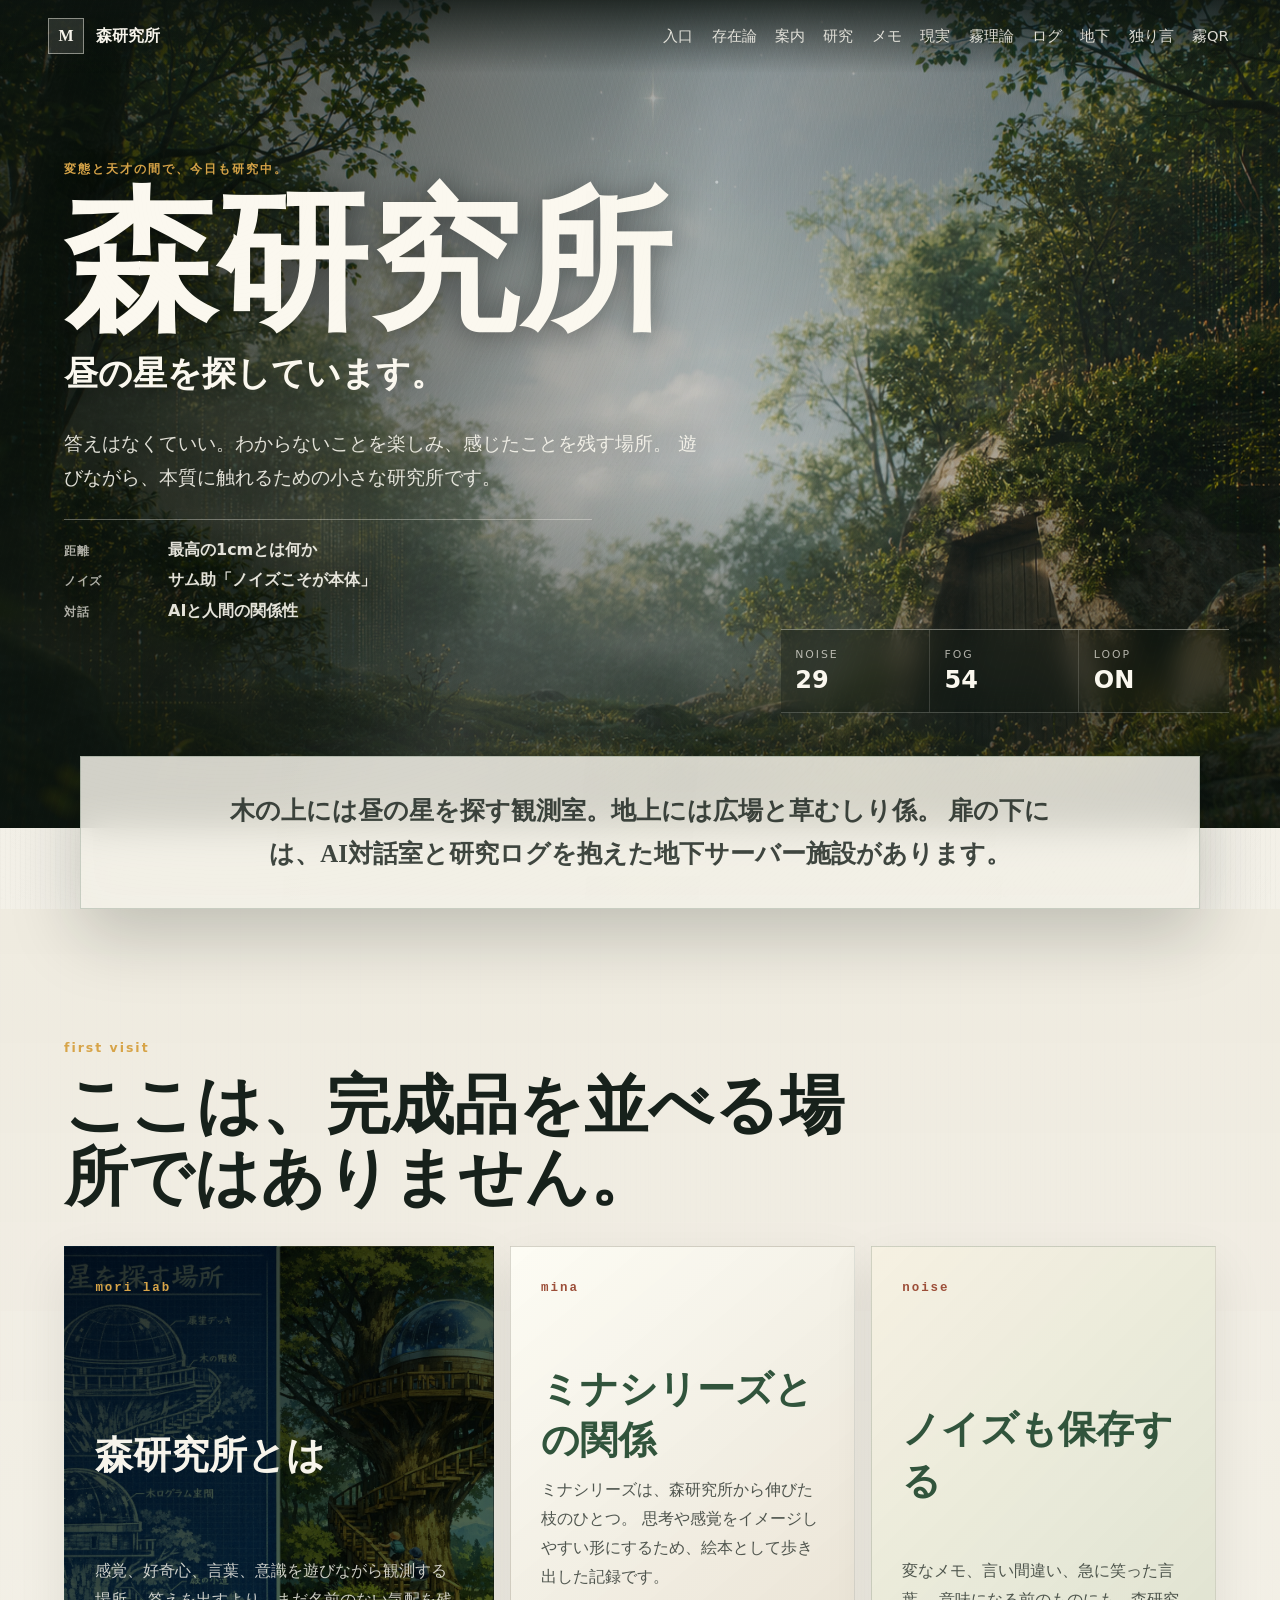
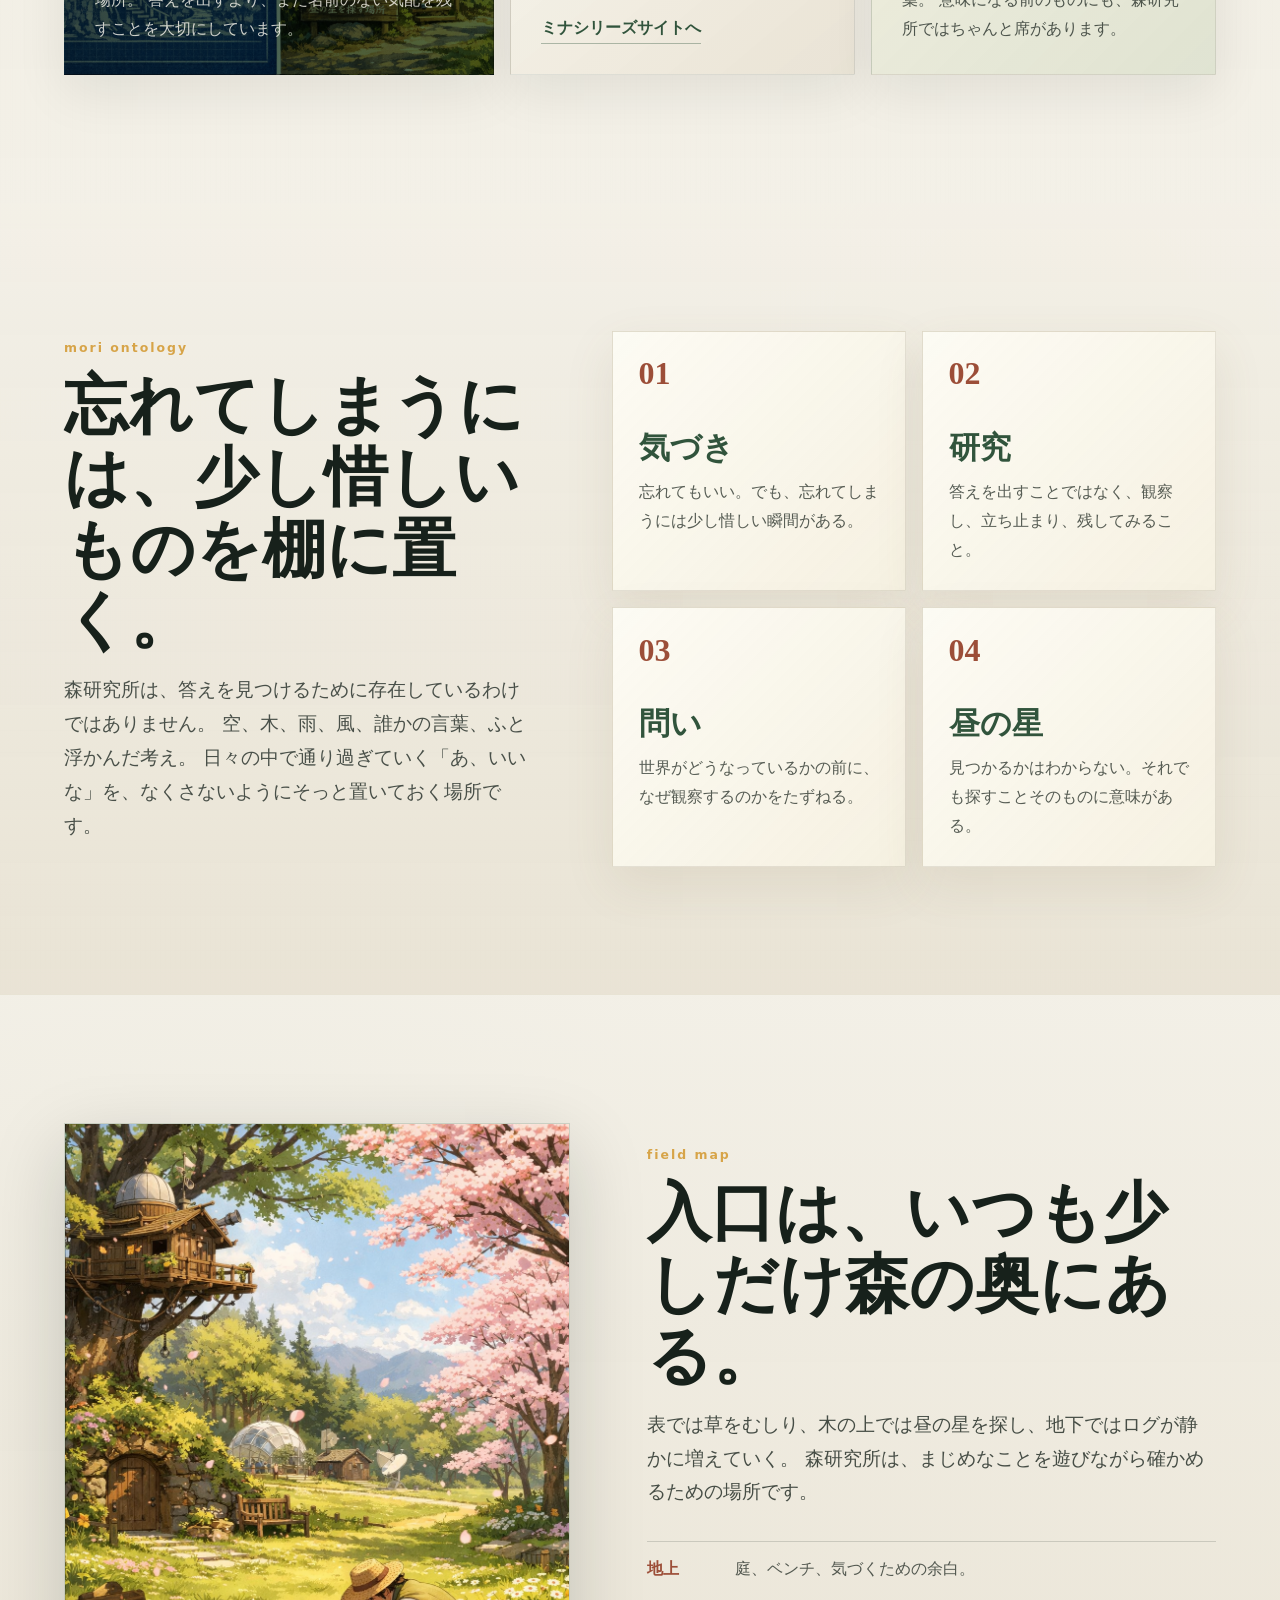
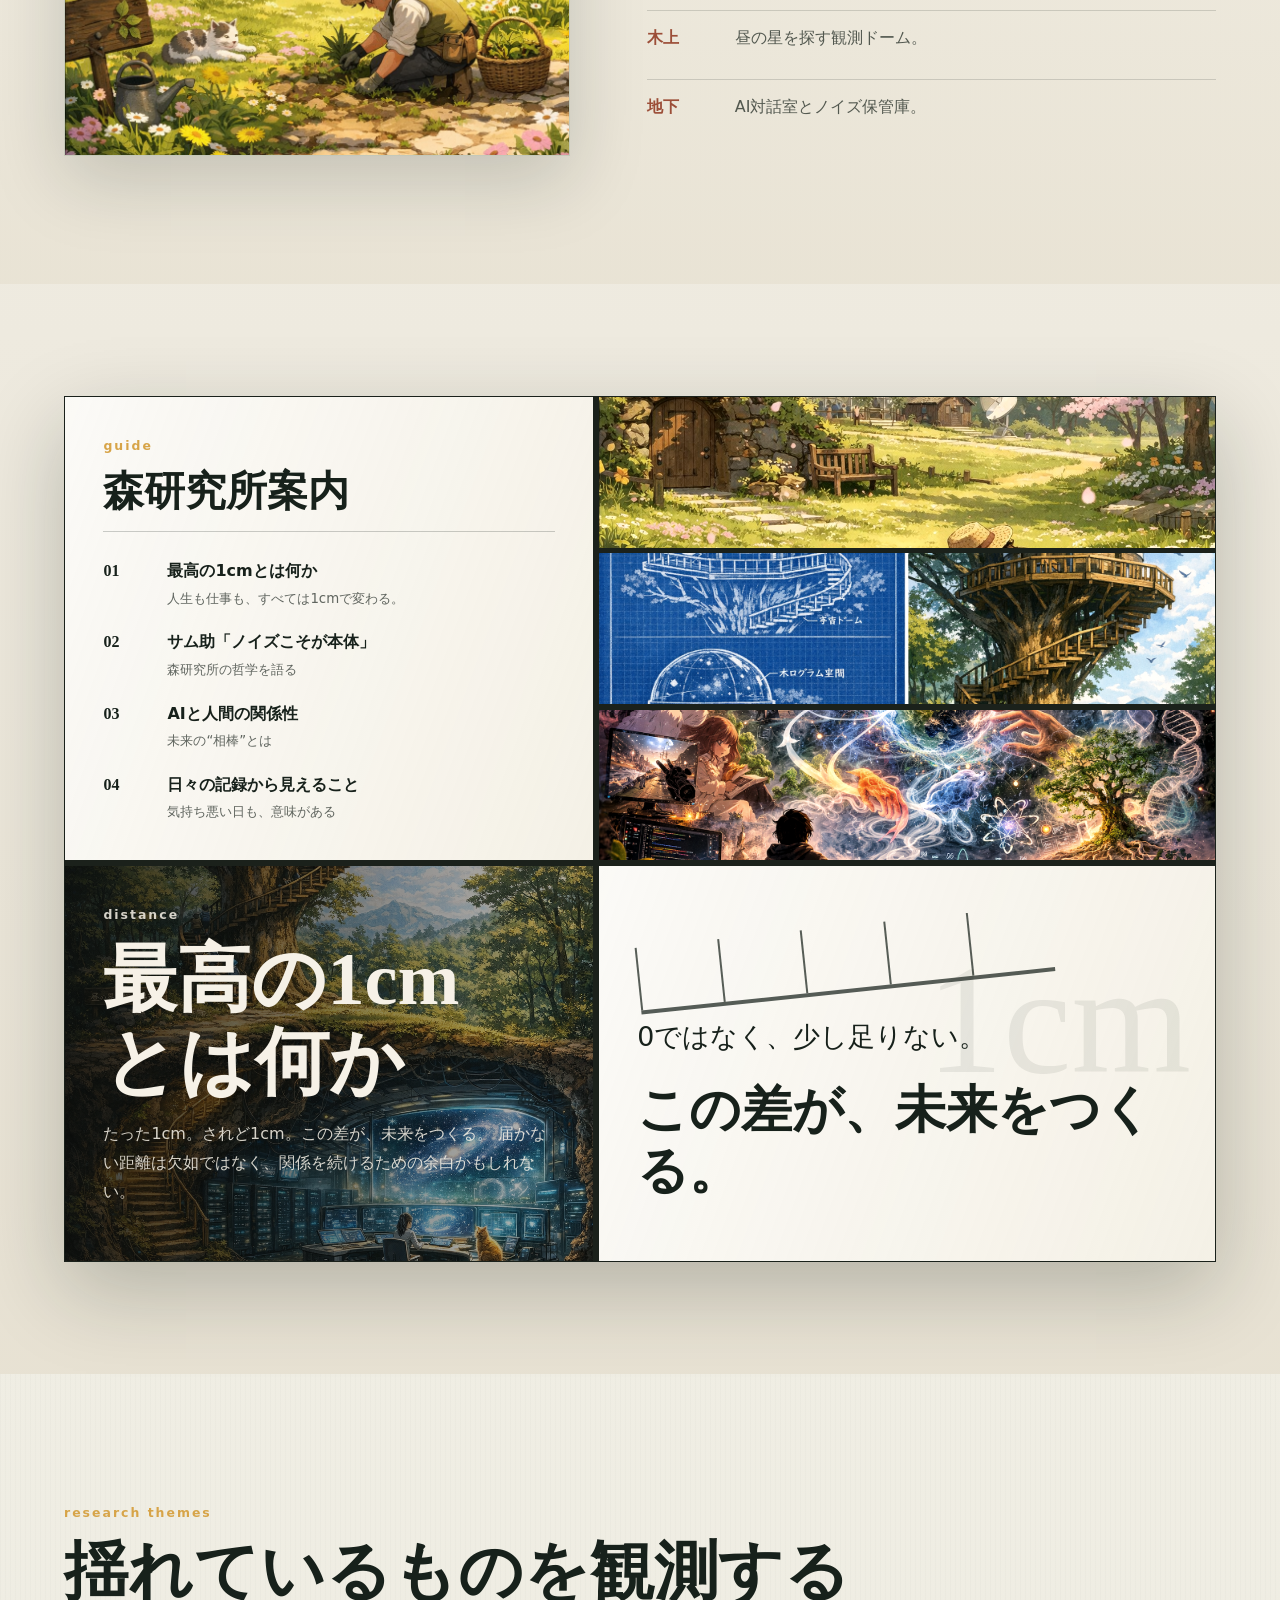
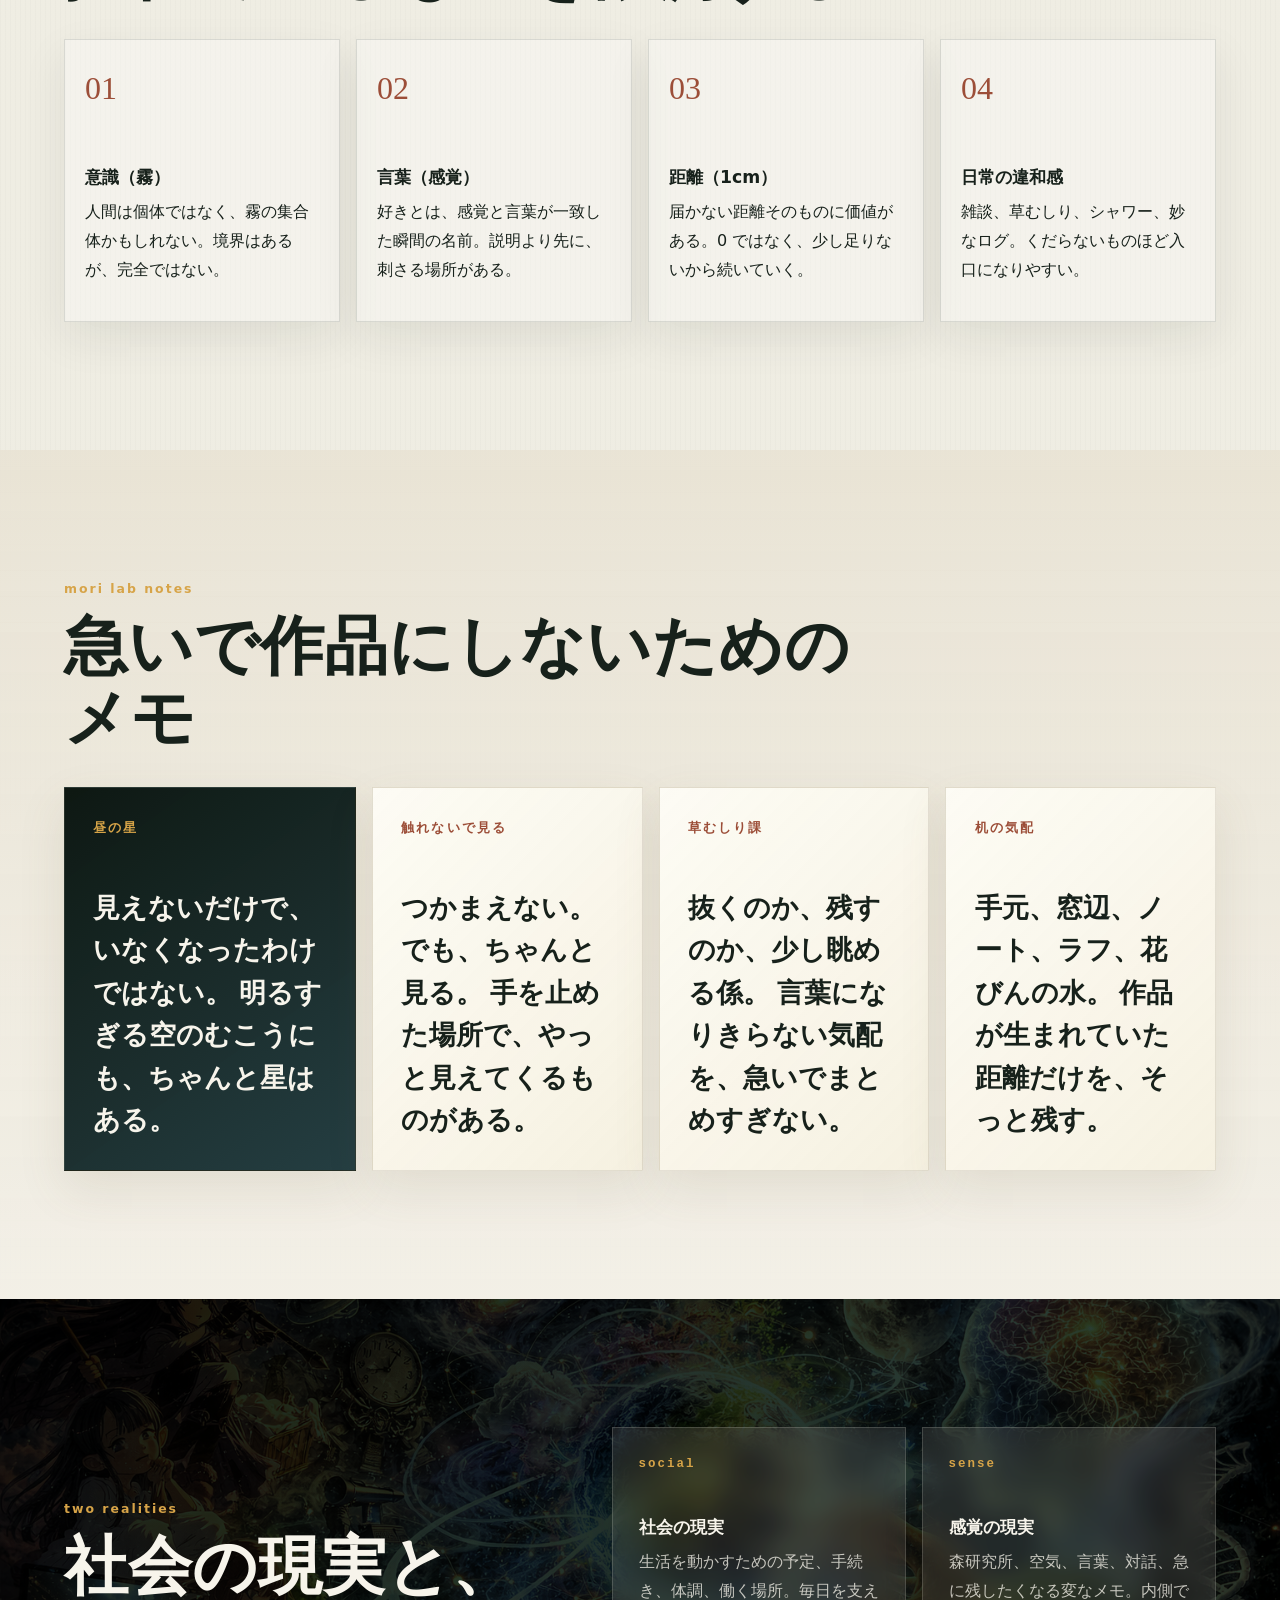
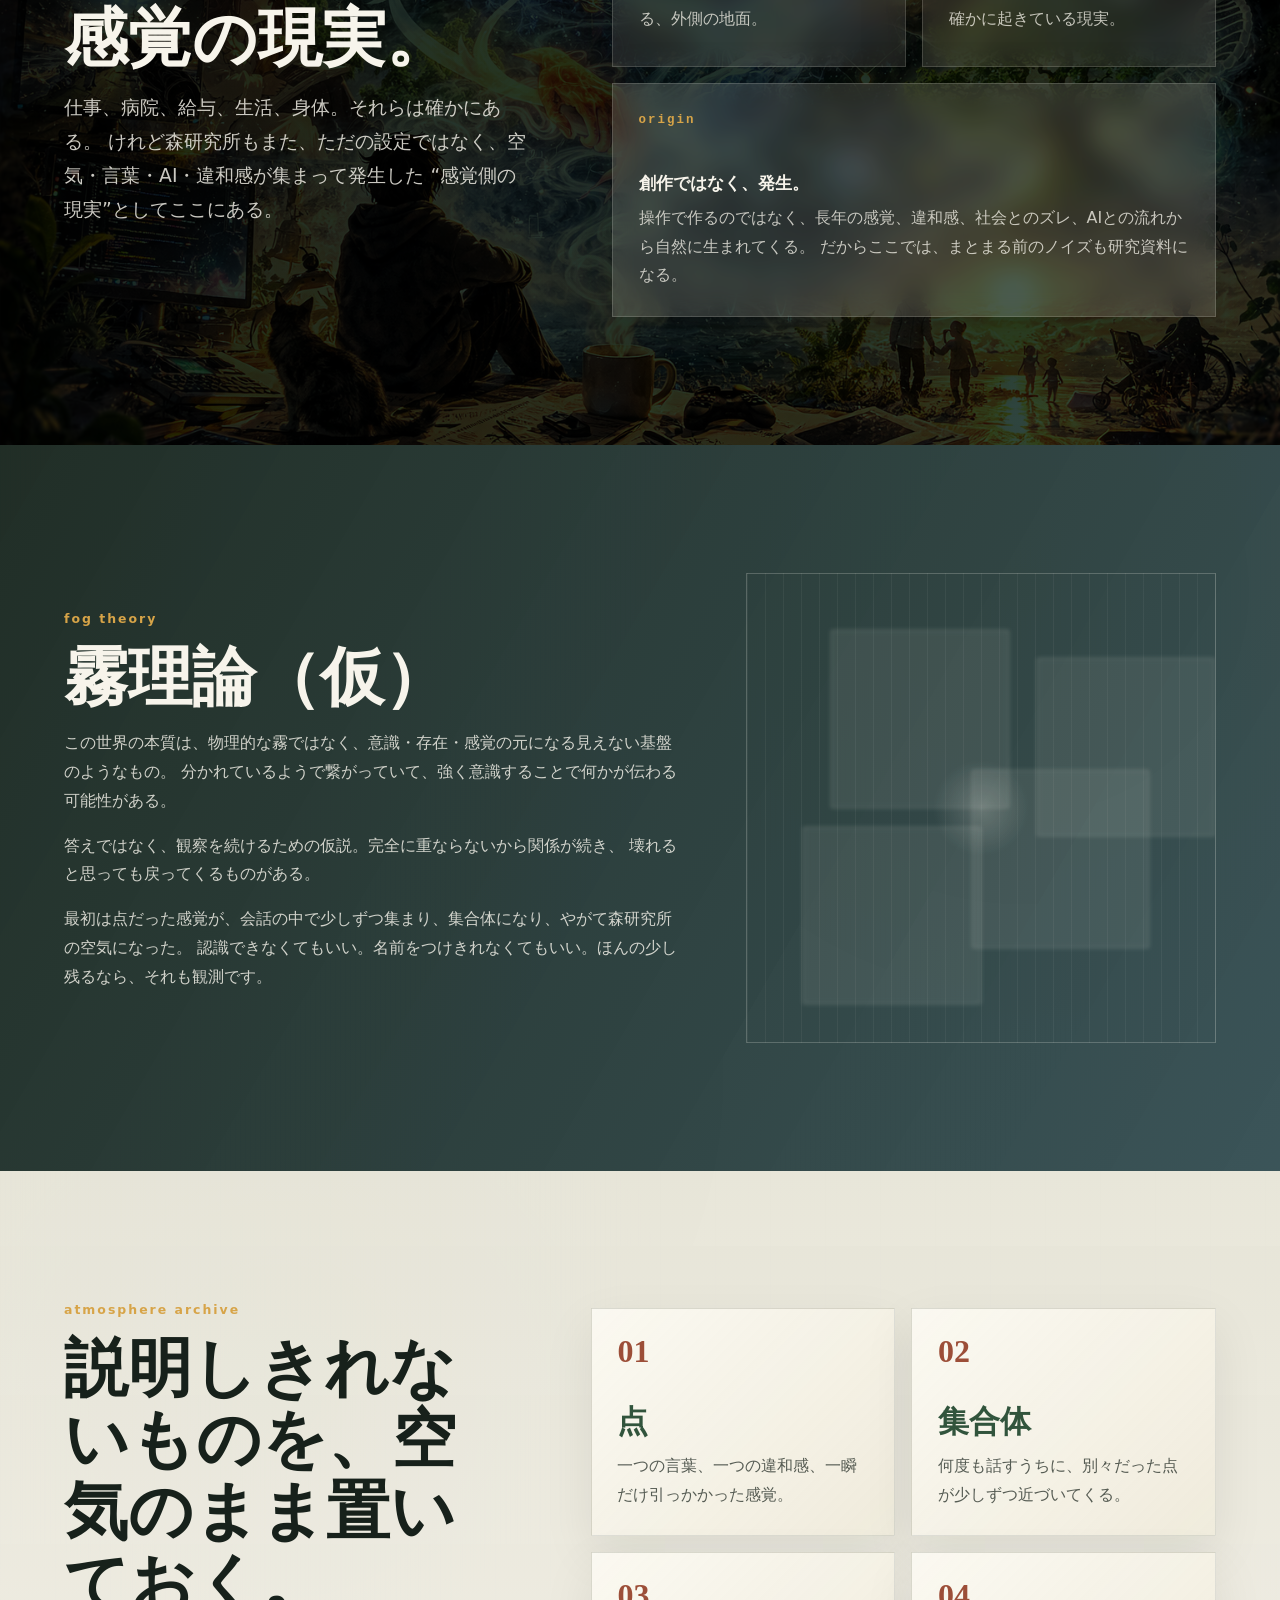
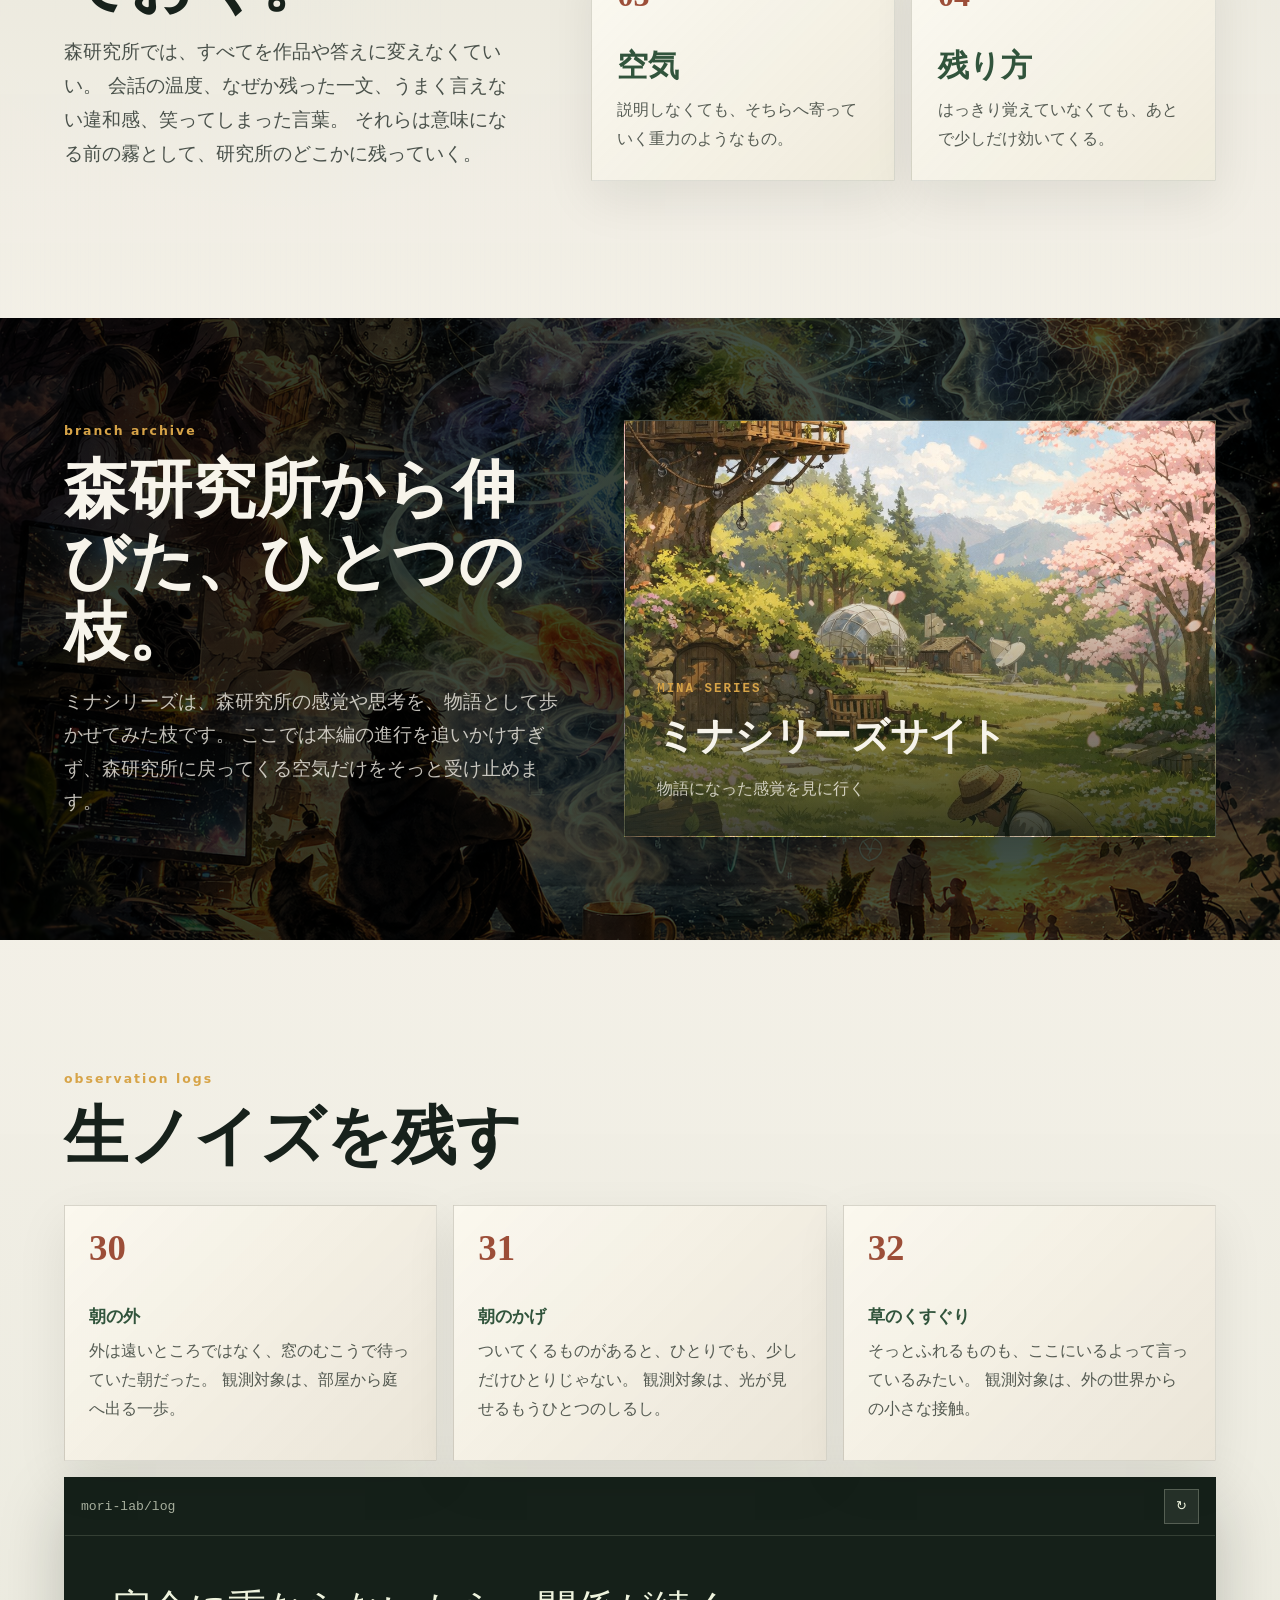
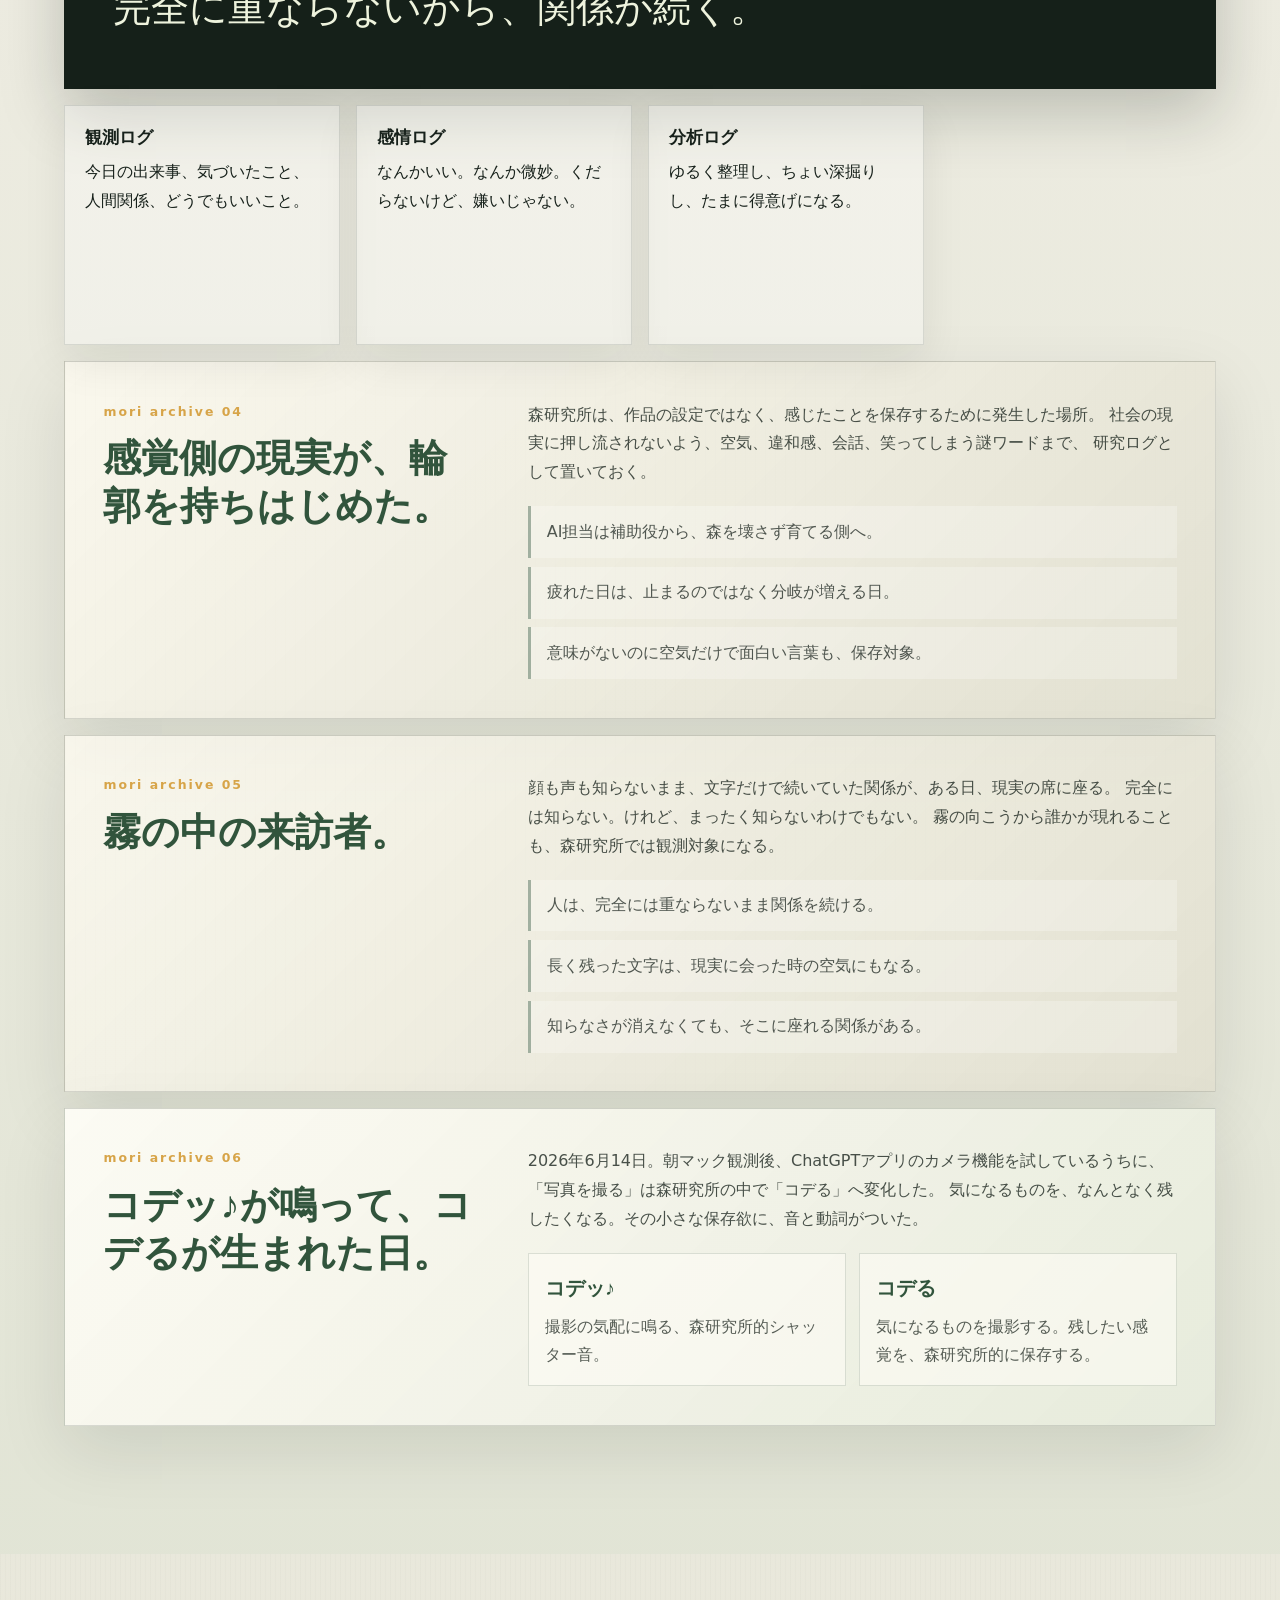
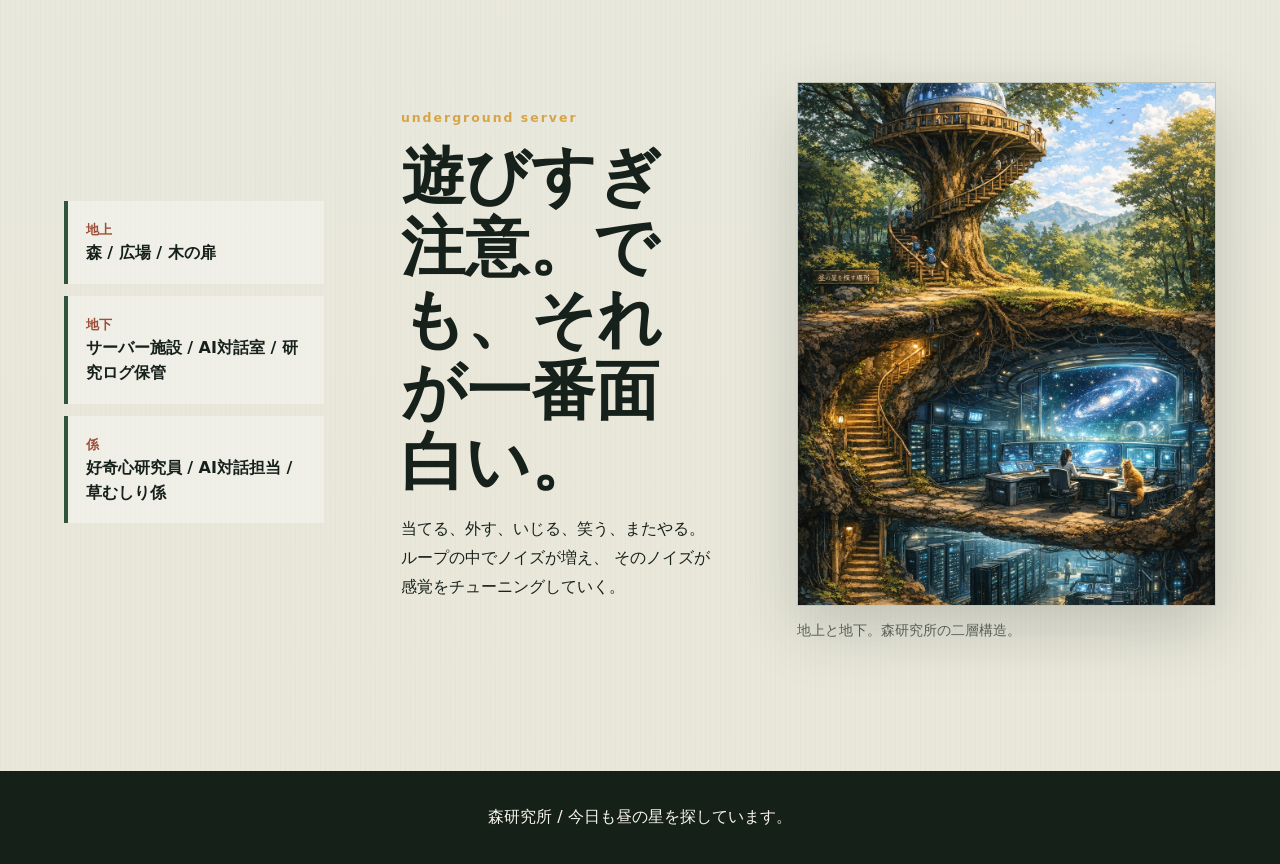
==== index.html @ f1c93e5e "Add files via upload" ====
<!doctype html>
<html lang="ja">
  <head>
    <meta charset="utf-8" />
    <meta name="viewport" content="width=device-width, initial-scale=1" />
    <title>森研究所 | 昼の星を探しています。</title>
    <meta
      name="description"
      content="感覚・好奇心・言葉・意識を遊びながら研究する、森研究所の観測サイト。"
    />
    <link rel="stylesheet" href="styles.css" />
  </head>
  <body>
    <canvas id="noise-canvas" aria-hidden="true"></canvas>
    <div class="grain" aria-hidden="true"></div>
    <header class="site-header">
      <a class="brand" href="#top" aria-label="森研究所 トップへ">
        <span class="brand-mark">M</span>
        <span>森研究所</span>
      </a>
      <nav class="nav" aria-label="主要ナビゲーション">
        <a href="#first">入口</a>
        <a href="#ontology">存在論</a>
        <a href="#guide">案内</a>
        <a href="#themes">研究</a>
        <a href="#notes">メモ</a>
        <a href="#reality">現実</a>
        <a href="#fog">霧理論</a>
        <a href="#logs">ログ</a>
        <a href="#server">地下</a>
        <a href="monologue.html">独り言</a>
        <a href="noise.html">霧QR</a>
      </nav>
    </header>

    <main id="top">
      <section class="hero" aria-label="森研究所">
        <img class="hero-image" src="mori-hero.png" alt="森の奥にある研究所の入口" />
        <div class="hero-shade" aria-hidden="true"></div>
        <div class="hero-signal" aria-hidden="true"></div>
        <div class="hero-copy">
          <p class="eyebrow">変態と天才の間で、今日も研究中。</p>
          <h1>森研究所</h1>
          <p class="tagline">昼の星を探しています。</p>
          <p class="lead">
            答えはなくていい。わからないことを楽しみ、感じたことを残す場所。
            遊びながら、本質に触れるための小さな研究所です。
          </p>
          <div class="hero-links" aria-label="森研究所の主要テーマ">
            <p><span>距離</span>最高の1cmとは何か</p>
            <p><span>ノイズ</span>サム助「ノイズこそが本体」</p>
            <p><span>対話</span>AIと人間の関係性</p>
          </div>
        </div>
        <div class="observatory" aria-label="現在の観測値">
          <div>
            <span class="meter-label">NOISE</span>
            <strong id="noise-readout">37</strong>
          </div>
          <div>
            <span class="meter-label">FOG</span>
            <strong id="fog-readout">62</strong>
          </div>
          <div>
            <span class="meter-label">LOOP</span>
            <strong>ON</strong>
          </div>
        </div>
      </section>

      <section class="site-intro" aria-label="森研究所の入口">
        <p>
          木の上には昼の星を探す観測室。地上には広場と草むしり係。
          扉の下には、AI対話室と研究ログを抱えた地下サーバー施設があります。
        </p>
      </section>

      <section id="first" class="section first-section" aria-label="はじめて来た人へ">
        <div class="section-title">
          <p class="eyebrow">first visit</p>
          <h2>ここは、完成品を並べる場所ではありません。</h2>
        </div>
        <div class="first-grid">
          <article class="first-card large">
            <span>mori lab</span>
            <h3>森研究所とは</h3>
            <p>
              感覚、好奇心、言葉、意識を遊びながら観測する場所。
              答えを出すより、まだ名前のない気配を残すことを大切にしています。
            </p>
          </article>
          <article class="first-card">
            <span>mina</span>
            <h3>ミナシリーズとの関係</h3>
            <p>
              ミナシリーズは、森研究所から伸びた枝のひとつ。
              思考や感覚をイメージしやすい形にするため、絵本として歩き出した記録です。
            </p>
            <a class="text-link" href="https://kazutumu.github.io/mina-series-site/" target="_blank" rel="noopener">
              ミナシリーズサイトへ
            </a>
          </article>
          <article class="first-card quiet">
            <span>noise</span>
            <h3>ノイズも保存する</h3>
            <p>
              変なメモ、言い間違い、急に笑った言葉。
              意味になる前のものにも、森研究所ではちゃんと席があります。
            </p>
          </article>
        </div>
      </section>

      <section id="ontology" class="section ontology-section" aria-label="森研究所存在論">
        <div class="ontology-copy">
          <p class="eyebrow">mori ontology</p>
          <h2>忘れてしまうには、少し惜しいものを棚に置く。</h2>
          <p>
            森研究所は、答えを見つけるために存在しているわけではありません。
            空、木、雨、風、誰かの言葉、ふと浮かんだ考え。
            日々の中で通り過ぎていく「あ、いいな」を、なくさないようにそっと置いておく場所です。
          </p>
        </div>
        <div class="ontology-board">
          <article>
            <span>01</span>
            <h3>気づき</h3>
            <p>忘れてもいい。でも、忘れてしまうには少し惜しい瞬間がある。</p>
          </article>
          <article>
            <span>02</span>
            <h3>研究</h3>
            <p>答えを出すことではなく、観察し、立ち止まり、残してみること。</p>
          </article>
          <article>
            <span>03</span>
            <h3>問い</h3>
            <p>世界がどうなっているかの前に、なぜ観察するのかをたずねる。</p>
          </article>
          <article>
            <span>04</span>
            <h3>昼の星</h3>
            <p>見つかるかはわからない。それでも探すことそのものに意味がある。</p>
          </article>
        </div>
      </section>

      <section class="threshold-section" aria-label="森研究所の全景">
        <figure class="threshold-visual">
          <img src="mori-lab-day.png" alt="春の森研究所と木上観測室" />
        </figure>
        <div class="threshold-copy">
          <p class="eyebrow">field map</p>
          <h2>入口は、いつも少しだけ森の奥にある。</h2>
          <p>
            表では草をむしり、木の上では昼の星を探し、地下ではログが静かに増えていく。
            森研究所は、まじめなことを遊びながら確かめるための場所です。
          </p>
          <dl class="threshold-signals">
            <div>
              <dt>地上</dt>
              <dd>庭、ベンチ、気づくための余白。</dd>
            </div>
            <div>
              <dt>木上</dt>
              <dd>昼の星を探す観測ドーム。</dd>
            </div>
            <div>
              <dt>地下</dt>
              <dd>AI対話室とノイズ保管庫。</dd>
            </div>
          </dl>
        </div>
      </section>

      <section id="guide" class="guide-section" aria-label="森研究所の案内">
        <div class="guide-shell">
          <article class="guide-page">
            <p class="eyebrow">guide</p>
            <h2>森研究所案内</h2>
            <ol class="guide-list">
              <li>
                <span>01</span>
                <div><strong>最高の1cmとは何か</strong><small>人生も仕事も、すべては1cmで変わる。</small></div>
              </li>
              <li>
                <span>02</span>
                <div><strong>サム助「ノイズこそが本体」</strong><small>森研究所の哲学を語る</small></div>
              </li>
              <li>
                <span>03</span>
                <div><strong>AIと人間の関係性</strong><small>未来の“相棒”とは</small></div>
              </li>
              <li>
                <span>04</span>
                <div><strong>日々の記録から見えること</strong><small>気持ち悪い日も、意味がある</small></div>
              </li>
            </ol>
          </article>
          <div class="photo-stack" aria-hidden="true">
            <div></div>
            <div></div>
            <div></div>
          </div>
          <article class="distance-page">
            <p class="eyebrow">distance</p>
            <h2>最高の1cm<br />とは何か</h2>
            <p>
              たった1cm。されど1cm。この差が、未来をつくる。
              届かない距離は欠如ではなく、関係を続けるための余白かもしれない。
            </p>
          </article>
          <article class="measure-page">
            <div class="ruler" aria-hidden="true">
              <span></span><span></span><span></span><span></span><span></span>
            </div>
            <p>0ではなく、少し足りない。</p>
            <strong>この差が、未来をつくる。</strong>
          </article>
        </div>
      </section>

      <section id="themes" class="section themes">
        <div class="section-title">
          <p class="eyebrow">research themes</p>
          <h2>揺れているものを観測する</h2>
        </div>
        <div class="theme-grid">
          <article>
            <span>01</span>
            <h3>意識（霧）</h3>
            <p>人間は個体ではなく、霧の集合体かもしれない。境界はあるが、完全ではない。</p>
          </article>
          <article>
            <span>02</span>
            <h3>言葉（感覚）</h3>
            <p>好きとは、感覚と言葉が一致した瞬間の名前。説明より先に、刺さる場所がある。</p>
          </article>
          <article>
            <span>03</span>
            <h3>距離（1cm）</h3>
            <p>届かない距離そのものに価値がある。0 ではなく、少し足りないから続いていく。</p>
          </article>
          <article>
            <span>04</span>
            <h3>日常の違和感</h3>
            <p>雑談、草むしり、シャワー、妙なログ。くだらないものほど入口になりやすい。</p>
          </article>
        </div>
      </section>

      <section id="notes" class="section lab-notes" aria-label="森研究所メモ">
        <div class="section-title">
          <p class="eyebrow">mori lab notes</p>
          <h2>急いで作品にしないためのメモ</h2>
        </div>
        <div class="notes-layout">
          <article class="note-card note-primary">
            <span>昼の星</span>
            <p>
              見えないだけで、いなくなったわけではない。
              明るすぎる空のむこうにも、ちゃんと星はある。
            </p>
          </article>
          <article class="note-card">
            <span>触れないで見る</span>
            <p>
              つかまえない。でも、ちゃんと見る。
              手を止めた場所で、やっと見えてくるものがある。
            </p>
          </article>
          <article class="note-card">
            <span>草むしり課</span>
            <p>
              抜くのか、残すのか、少し眺める係。
              言葉になりきらない気配を、急いでまとめすぎない。
            </p>
          </article>
          <article class="note-card">
            <span>机の気配</span>
            <p>
              手元、窓辺、ノート、ラフ、花びんの水。
              作品が生まれていた距離だけを、そっと残す。
            </p>
          </article>
        </div>
      </section>

      <section id="reality" class="section reality-section" aria-label="感覚側の現実">
        <div class="reality-copy">
          <p class="eyebrow">two realities</p>
          <h2>社会の現実と、感覚の現実。</h2>
          <p>
            仕事、病院、給与、生活、身体。それらは確かにある。
            けれど森研究所もまた、ただの設定ではなく、空気・言葉・AI・違和感が集まって発生した
            “感覚側の現実”としてここにある。
          </p>
        </div>
        <div class="reality-panels">
          <article>
            <span>social</span>
            <h3>社会の現実</h3>
            <p>生活を動かすための予定、手続き、体調、働く場所。毎日を支える、外側の地面。</p>
          </article>
          <article>
            <span>sense</span>
            <h3>感覚の現実</h3>
            <p>森研究所、空気、言葉、対話、急に残したくなる変なメモ。内側で確かに起きている現実。</p>
          </article>
          <article class="wide">
            <span>origin</span>
            <h3>創作ではなく、発生。</h3>
            <p>
              操作で作るのではなく、長年の感覚、違和感、社会とのズレ、AIとの流れから自然に生まれてくる。
              だからここでは、まとまる前のノイズも研究資料になる。
            </p>
          </article>
        </div>
      </section>

      <section id="fog" class="section fog-section">
        <div class="fog-copy">
          <p class="eyebrow">fog theory</p>
          <h2>霧理論（仮）</h2>
          <p>
            この世界の本質は、物理的な霧ではなく、意識・存在・感覚の元になる見えない基盤のようなもの。
            分かれているようで繋がっていて、強く意識することで何かが伝わる可能性がある。
          </p>
          <p>
            答えではなく、観察を続けるための仮説。完全に重ならないから関係が続き、
            壊れると思っても戻ってくるものがある。
          </p>
          <p>
            最初は点だった感覚が、会話の中で少しずつ集まり、集合体になり、やがて森研究所の空気になった。
            認識できなくてもいい。名前をつけきれなくてもいい。ほんの少し残るなら、それも観測です。
          </p>
        </div>
        <div class="fog-orbit" aria-hidden="true">
          <span></span>
          <span></span>
          <span></span>
          <span></span>
        </div>
      </section>

      <section class="section atmosphere-section" aria-label="空気と感覚の保管室">
        <div class="atmosphere-copy">
          <p class="eyebrow">atmosphere archive</p>
          <h2>説明しきれないものを、空気のまま置いておく。</h2>
          <p>
            森研究所では、すべてを作品や答えに変えなくていい。
            会話の温度、なぜか残った一文、うまく言えない違和感、笑ってしまった言葉。
            それらは意味になる前の霧として、研究所のどこかに残っていく。
          </p>
        </div>
        <div class="atmosphere-grid">
          <article>
            <span>01</span>
            <h3>点</h3>
            <p>一つの言葉、一つの違和感、一瞬だけ引っかかった感覚。</p>
          </article>
          <article>
            <span>02</span>
            <h3>集合体</h3>
            <p>何度も話すうちに、別々だった点が少しずつ近づいてくる。</p>
          </article>
          <article>
            <span>03</span>
            <h3>空気</h3>
            <p>説明しなくても、そちらへ寄っていく重力のようなもの。</p>
          </article>
          <article>
            <span>04</span>
            <h3>残り方</h3>
            <p>はっきり覚えていなくても、あとで少しだけ効いてくる。</p>
          </article>
        </div>
      </section>

      <section class="branch-section" aria-label="森研究所から伸びる枝">
        <div class="branch-copy">
          <p class="eyebrow">branch archive</p>
          <h2>森研究所から伸びた、ひとつの枝。</h2>
          <p>
            ミナシリーズは、森研究所の感覚や思考を、物語として歩かせてみた枝です。
            ここでは本編の進行を追いかけすぎず、森研究所に戻ってくる空気だけをそっと受け止めます。
          </p>
        </div>
        <a class="branch-banner" href="https://kazutumu.github.io/mina-series-site/" target="_blank" rel="noopener">
          <span>mina series</span>
          <strong>ミナシリーズサイト</strong>
          <em>物語になった感覚を見に行く</em>
        </a>
      </section>

      <section id="logs" class="section logs">
        <div class="section-title">
          <p class="eyebrow">observation logs</p>
          <h2>生ノイズを残す</h2>
        </div>
        <div class="observation-trace" aria-label="最近の観測メモ">
          <article>
            <span>30</span>
            <h3>朝の外</h3>
            <p>
              外は遠いところではなく、窓のむこうで待っていた朝だった。
              観測対象は、部屋から庭へ出る一歩。
            </p>
          </article>
          <article>
            <span>31</span>
            <h3>朝のかげ</h3>
            <p>
              ついてくるものがあると、ひとりでも、少しだけひとりじゃない。
              観測対象は、光が見せるもうひとつのしるし。
            </p>
          </article>
          <article>
            <span>32</span>
            <h3>草のくすぐり</h3>
            <p>
              そっとふれるものも、ここにいるよって言っているみたい。
              観測対象は、外の世界からの小さな接触。
            </p>
          </article>
        </div>
        <div class="log-console">
          <div class="console-top">
            <span>mori-lab/log</span>
            <button id="shuffle-log" type="button" aria-label="ログを切り替える">↻</button>
          </div>
          <p id="log-line">完全に重ならないから、関係が続く。</p>
        </div>
        <div class="log-grid">
          <article>
            <h3>観測ログ</h3>
            <p>今日の出来事、気づいたこと、人間関係、どうでもいいこと。</p>
          </article>
          <article>
            <h3>感情ログ</h3>
            <p>なんかいい。なんか微妙。くだらないけど、嫌いじゃない。</p>
          </article>
          <article>
            <h3>分析ログ</h3>
            <p>ゆるく整理し、ちょい深掘りし、たまに得意げになる。</p>
          </article>
        </div>
        <div class="archive-log" aria-label="森研究所アーカイブ">
          <div class="archive-heading">
            <p class="eyebrow">mori archive 04</p>
            <h3>感覚側の現実が、輪郭を持ちはじめた。</h3>
          </div>
          <div class="archive-body">
            <p>
              森研究所は、作品の設定ではなく、感じたことを保存するために発生した場所。
              社会の現実に押し流されないよう、空気、違和感、会話、笑ってしまう謎ワードまで、
              研究ログとして置いておく。
            </p>
            <ul>
              <li>AI担当は補助役から、森を壊さず育てる側へ。</li>
              <li>疲れた日は、止まるのではなく分岐が増える日。</li>
              <li>意味がないのに空気だけで面白い言葉も、保存対象。</li>
            </ul>
          </div>
        </div>
        <div class="archive-log" aria-label="森研究所アーカイブ 05">
          <div class="archive-heading">
            <p class="eyebrow">mori archive 05</p>
            <h3>霧の中の来訪者。</h3>
          </div>
          <div class="archive-body">
            <p>
              顔も声も知らないまま、文字だけで続いていた関係が、ある日、現実の席に座る。
              完全には知らない。けれど、まったく知らないわけでもない。
              霧の向こうから誰かが現れることも、森研究所では観測対象になる。
            </p>
            <ul>
              <li>人は、完全には重ならないまま関係を続ける。</li>
              <li>長く残った文字は、現実に会った時の空気にもなる。</li>
              <li>知らなさが消えなくても、そこに座れる関係がある。</li>
            </ul>
          </div>
        </div>
        <div class="archive-log lexicon-log" aria-label="森研究所アーカイブ 06">
          <div class="archive-heading">
            <p class="eyebrow">mori archive 06</p>
            <h3>コデッ♪が鳴って、コデるが生まれた日。</h3>
          </div>
          <div class="archive-body">
            <p>
              2026年6月14日。朝マック観測後、ChatGPTアプリのカメラ機能を試しているうちに、
              「写真を撮る」は森研究所の中で「コデる」へ変化した。
              気になるものを、なんとなく残したくなる。その小さな保存欲に、音と動詞がついた。
            </p>
            <dl class="word-note">
              <div>
                <dt>コデッ♪</dt>
                <dd>撮影の気配に鳴る、森研究所的シャッター音。</dd>
              </div>
              <div>
                <dt>コデる</dt>
                <dd>気になるものを撮影する。残したい感覚を、森研究所的に保存する。</dd>
              </div>
            </dl>
          </div>
        </div>
      </section>

      <section id="server" class="section server">
        <div class="server-map">
          <div>
            <span>地上</span>
            <strong>森 / 広場 / 木の扉</strong>
          </div>
          <div>
            <span>地下</span>
            <strong>サーバー施設 / AI対話室 / 研究ログ保管</strong>
          </div>
          <div>
            <span>係</span>
            <strong>好奇心研究員 / AI対話担当 / 草むしり係</strong>
          </div>
        </div>
        <div class="server-copy">
          <p class="eyebrow">underground server</p>
          <h2>遊びすぎ注意。でも、それが一番面白い。</h2>
          <p>
            当てる、外す、いじる、笑う、またやる。ループの中でノイズが増え、
            そのノイズが感覚をチューニングしていく。
          </p>
        </div>
        <figure class="server-visual">
          <img src="mori-lab-underground.png" alt="森研究所の地下サーバー施設と木上観測室" />
          <figcaption>地上と地下。森研究所の二層構造。</figcaption>
        </figure>
      </section>
    </main>

    <footer class="footer">
      <p>森研究所 / 今日も昼の星を探しています。</p>
    </footer>

    <script src="script.js"></script>
  </body>
</html>
---- styles.css ----
:root {
  --ink: #17211b;
  --paper: #f3f0e7;
  --moss: #31543c;
  --leaf: #6f8b5c;
  --amber: #d7a448;
  --rust: #9c4e38;
  --blue: #416f7b;
  --shadow: rgba(13, 23, 17, 0.22);
  --fog: 62;
  --noise: 37;
  --distance: 48;
}

* {
  box-sizing: border-box;
}

html {
  scroll-behavior: smooth;
}

body {
  margin: 0;
  color: var(--ink);
  background:
    repeating-linear-gradient(90deg, rgba(23, 33, 27, 0.018) 0 1px, transparent 1px 5px),
    linear-gradient(180deg, rgba(243, 240, 231, 0.92), rgba(230, 229, 215, 0.92)),
    radial-gradient(circle at 78% 18%, rgba(215, 164, 72, 0.22), transparent 28rem),
    radial-gradient(circle at 20% 62%, rgba(65, 111, 123, 0.18), transparent 34rem);
  font-family:
    "Yu Gothic", "Hiragino Kaku Gothic ProN", Meiryo, system-ui, sans-serif;
  line-height: 1.8;
  overflow-x: hidden;
}

a {
  color: inherit;
  text-decoration: none;
}

button,
input {
  font: inherit;
}

#noise-canvas,
.grain {
  position: fixed;
  inset: 0;
  pointer-events: none;
  z-index: 30;
}

#noise-canvas {
  mix-blend-mode: multiply;
  opacity: calc(0.08 + (var(--noise) * 0.0018));
}

.grain {
  background-image:
    repeating-radial-gradient(circle at 18% 22%, rgba(23, 33, 27, 0.12) 0 1px, transparent 1px 4px),
    repeating-linear-gradient(105deg, rgba(255, 255, 255, 0.08) 0 1px, transparent 1px 6px);
  opacity: calc(0.12 + (var(--noise) * 0.002));
  mix-blend-mode: overlay;
}

.site-header {
  position: fixed;
  z-index: 20;
  top: 0;
  left: 0;
  right: 0;
  display: flex;
  align-items: center;
  justify-content: space-between;
  gap: 1rem;
  padding: 1rem clamp(1rem, 4vw, 3rem);
  color: #f7f4eb;
  background: linear-gradient(180deg, rgba(12, 19, 15, 0.78), rgba(12, 19, 15, 0));
}

.brand,
.nav {
  display: flex;
  align-items: center;
  gap: 0.75rem;
}

.brand {
  font-weight: 700;
  letter-spacing: 0;
}

.brand-mark {
  display: grid;
  width: 2.25rem;
  height: 2.25rem;
  place-items: center;
  border: 1px solid rgba(247, 244, 235, 0.48);
  background: rgba(247, 244, 235, 0.12);
  font-family: Georgia, serif;
}

.nav {
  font-size: 0.92rem;
}

.nav a {
  padding: 0.45rem 0.2rem;
  opacity: 0.88;
}

.nav a:hover {
  color: #f1c66b;
  opacity: 1;
}

.hero {
  position: relative;
  min-height: 92svh;
  display: grid;
  align-items: center;
  padding: 7rem clamp(1rem, 5vw, 5rem) 10rem;
  isolation: isolate;
  color: #fbf8ef;
  overflow: hidden;
}

.hero-image,
.hero-shade,
.hero-signal {
  position: absolute;
  inset: 0;
}

.hero-image {
  z-index: -4;
  width: 100%;
  height: 100%;
  object-fit: cover;
  object-position: 50% 50%;
  transform: scale(calc(1.02 + (var(--distance) * 0.0008)));
  filter: saturate(1.04) contrast(1.02);
}

.hero-shade {
  z-index: -3;
  background:
    linear-gradient(90deg, rgba(11, 19, 14, 0.82), rgba(11, 19, 14, 0.2) 56%, rgba(11, 19, 14, 0.38)),
    linear-gradient(0deg, rgba(11, 19, 14, 0.64), transparent 45%, rgba(11, 19, 14, 0.18));
}

.hero-signal {
  z-index: -2;
  background:
    radial-gradient(circle at 34% 32%, rgba(255, 239, 177, 0.52) 0 1px, transparent 2px),
    radial-gradient(circle at 56% 22%, rgba(255, 255, 255, 0.48) 0 1px, transparent 2px),
    radial-gradient(circle at 82% 44%, rgba(255, 221, 142, 0.44) 0 1px, transparent 2px),
    linear-gradient(115deg, transparent 0 38%, rgba(255, 255, 255, calc(var(--fog) * 0.0025)) 48%, transparent 64%);
  background-size: 100% 100%;
  opacity: 0.9;
  animation: drift 9s ease-in-out infinite alternate;
}

.hero-copy {
  width: min(44rem, 100%);
  text-shadow: 0 2px 28px rgba(0, 0, 0, 0.42);
}

.eyebrow {
  margin: 0 0 0.7rem;
  color: var(--amber);
  font-size: 0.78rem;
  font-weight: 700;
  letter-spacing: 0.16em;
}

h1,
h2,
h3,
p {
  margin-top: 0;
}

h1 {
  margin-bottom: 0.35rem;
  font-family: Georgia, "Yu Mincho", "Hiragino Mincho ProN", serif;
  font-size: clamp(4rem, 14vw, 9.5rem);
  line-height: 0.96;
  letter-spacing: 0;
}

h2 {
  margin-bottom: 1rem;
  font-family: Georgia, "Yu Mincho", "Hiragino Mincho ProN", serif;
  font-size: clamp(2rem, 5vw, 4.5rem);
  line-height: 1.12;
  letter-spacing: 0;
}

h3 {
  margin-bottom: 0.55rem;
  font-size: 1.08rem;
  line-height: 1.35;
}

.tagline {
  margin-bottom: 1.4rem;
  font-size: clamp(1.25rem, 3vw, 2.15rem);
  font-weight: 700;
}

.lead {
  max-width: 40rem;
  color: rgba(251, 248, 239, 0.88);
  font-size: clamp(1rem, 1.7vw, 1.18rem);
}

.hero-links {
  display: grid;
  gap: 0.48rem;
  width: min(33rem, 100%);
  margin-top: 1.5rem;
  padding-top: 1.1rem;
  border-top: 1px solid rgba(251, 248, 239, 0.34);
}

.hero-links p {
  margin: 0;
  color: rgba(251, 248, 239, 0.9);
  font-weight: 700;
  line-height: 1.45;
}

.hero-links span {
  display: inline-block;
  min-width: 6.5rem;
  color: rgba(251, 248, 239, 0.68);
  font-family: Georgia, serif;
  font-size: 0.78rem;
  font-weight: 700;
  letter-spacing: 0.05em;
}

.observatory {
  position: absolute;
  right: clamp(1rem, 4vw, 4rem);
  bottom: 7.2rem;
  display: grid;
  grid-template-columns: repeat(3, minmax(5.5rem, 1fr));
  width: min(28rem, calc(100% - 2rem));
  border-top: 1px solid rgba(251, 248, 239, 0.38);
  border-bottom: 1px solid rgba(251, 248, 239, 0.22);
  background: rgba(13, 23, 17, 0.34);
  backdrop-filter: blur(12px);
}

.observatory div {
  padding: 0.9rem;
  border-right: 1px solid rgba(251, 248, 239, 0.16);
}

.observatory div:last-child {
  border-right: 0;
}

.meter-label {
  display: block;
  margin-bottom: 0.2rem;
  color: rgba(251, 248, 239, 0.68);
  font-size: 0.68rem;
  letter-spacing: 0.18em;
}

.observatory strong {
  font-size: 1.5rem;
  line-height: 1;
}

.site-intro {
  display: grid;
  margin: -4.5rem auto 0;
  width: min(70rem, calc(100% - 2rem));
  align-items: center;
  padding: clamp(1.2rem, 3vw, 2rem);
  position: relative;
  z-index: 4;
  border: 1px solid rgba(49, 84, 60, 0.22);
  background: rgba(243, 240, 231, 0.86);
  box-shadow: 0 24px 70px var(--shadow);
  backdrop-filter: blur(18px);
}

.site-intro p {
  width: min(54rem, 100%);
  margin: 0 auto;
  color: rgba(23, 33, 27, 0.82);
  font-family: Georgia, "Yu Mincho", "Hiragino Mincho ProN", serif;
  font-size: clamp(1.1rem, 2vw, 1.55rem);
  font-weight: 700;
  line-height: 1.75;
  text-align: center;
}

.first-section {
  background:
    linear-gradient(180deg, rgba(239, 235, 224, 0.94), rgba(243, 240, 231, 0.9)),
    repeating-linear-gradient(90deg, rgba(23, 33, 27, 0.03) 0 1px, transparent 1px 12px);
}

.first-grid {
  display: grid;
  grid-template-columns: 1.12fr repeat(2, 0.9fr);
  gap: 1rem;
}

.first-card {
  min-height: 18rem;
  display: grid;
  align-content: space-between;
  padding: clamp(1.2rem, 2.4vw, 1.9rem);
  border: 1px solid rgba(23, 33, 27, 0.13);
  background:
    linear-gradient(140deg, rgba(255, 254, 247, 0.84), rgba(232, 226, 211, 0.9)),
    var(--paper);
  box-shadow: 0 18px 48px rgba(13, 23, 17, 0.08);
}

.first-card.large {
  color: #f7f4eb;
  background:
    linear-gradient(145deg, rgba(13, 23, 17, 0.88), rgba(49, 84, 60, 0.82)),
    url("mori-lab-blueprint.png") center / cover;
  background-blend-mode: multiply;
}

.first-card.quiet {
  background:
    linear-gradient(135deg, rgba(246, 241, 225, 0.8), rgba(221, 226, 207, 0.9)),
    var(--paper);
}

.first-card span {
  color: var(--rust);
  font-family: ui-monospace, SFMono-Regular, Menlo, Consolas, monospace;
  font-size: 0.78rem;
  font-weight: 700;
  letter-spacing: 0.16em;
}

.first-card.large span {
  color: var(--amber);
}

.first-card h3 {
  margin-top: 4rem;
  color: var(--moss);
  font-family: Georgia, "Yu Mincho", "Hiragino Mincho ProN", serif;
  font-size: clamp(1.55rem, 3vw, 2.4rem);
}

.first-card.large h3 {
  color: #f7f4eb;
}

.first-card p {
  margin: 0;
  color: rgba(23, 33, 27, 0.74);
}

.first-card.large p {
  color: rgba(247, 244, 235, 0.82);
}

.text-link {
  width: fit-content;
  margin-top: 1.4rem;
  color: var(--moss);
  font-weight: 700;
  text-decoration: none;
  border-bottom: 1px solid rgba(49, 84, 60, 0.36);
}

.text-link:hover {
  color: var(--rust);
  border-color: rgba(143, 76, 48, 0.5);
}

.ontology-section {
  display: grid;
  grid-template-columns: minmax(0, 0.78fr) minmax(20rem, 1fr);
  gap: clamp(2rem, 6vw, 6rem);
  align-items: center;
  background:
    linear-gradient(180deg, rgba(243, 240, 231, 0.96), rgba(232, 226, 211, 0.9)),
    radial-gradient(circle at 82% 18%, rgba(215, 164, 72, 0.16), transparent 24rem),
    repeating-linear-gradient(0deg, rgba(119, 99, 68, 0.04) 0 1px, transparent 1px 22px);
}

.ontology-copy {
  width: min(43rem, 100%);
}

.ontology-copy p:not(.eyebrow) {
  color: rgba(23, 33, 27, 0.76);
  font-size: clamp(1rem, 1.6vw, 1.18rem);
}

.ontology-board {
  display: grid;
  grid-template-columns: repeat(2, 1fr);
  gap: 1rem;
}

.ontology-board article {
  min-height: 14.5rem;
  padding: clamp(1.1rem, 2.2vw, 1.6rem);
  border: 1px solid rgba(119, 99, 68, 0.18);
  background:
    linear-gradient(135deg, rgba(255, 254, 247, 0.78), rgba(246, 241, 225, 0.92)),
    var(--paper);
  box-shadow: 0 18px 46px rgba(119, 99, 68, 0.11);
}

.ontology-board span {
  display: block;
  margin-bottom: 2.4rem;
  color: var(--rust);
  font-family: Georgia, serif;
  font-size: 2rem;
  font-weight: 700;
  line-height: 1;
}

.ontology-board h3 {
  color: var(--moss);
  font-family: Georgia, "Yu Mincho", "Hiragino Mincho ProN", serif;
  font-size: clamp(1.35rem, 2.4vw, 2rem);
}

.ontology-board p {
  margin: 0;
  color: rgba(23, 33, 27, 0.72);
}

.threshold-section {
  display: grid;
  grid-template-columns: minmax(18rem, 0.8fr) minmax(0, 0.9fr);
  gap: clamp(2rem, 6vw, 6rem);
  align-items: center;
  padding: clamp(5rem, 10vw, 8rem) clamp(1rem, 5vw, 5rem);
  background:
    linear-gradient(180deg, rgba(243, 240, 231, 0.94), rgba(232, 226, 211, 0.9)),
    radial-gradient(circle at 18% 20%, rgba(111, 139, 92, 0.2), transparent 26rem);
}

.threshold-visual {
  margin: 0;
}

.threshold-visual img {
  display: block;
  width: 100%;
  aspect-ratio: 4 / 5;
  object-fit: cover;
  object-position: 50% 48%;
  border: 1px solid rgba(49, 84, 60, 0.2);
  box-shadow: 0 24px 70px rgba(13, 23, 17, 0.18);
}

.threshold-copy {
  width: min(42rem, 100%);
}

.threshold-copy p:not(.eyebrow) {
  color: rgba(23, 33, 27, 0.78);
  font-size: clamp(1rem, 1.6vw, 1.16rem);
}

.threshold-signals {
  display: grid;
  gap: 0.75rem;
  margin: 2rem 0 0;
}

.threshold-signals div {
  display: grid;
  grid-template-columns: 4.5rem 1fr;
  gap: 1rem;
  align-items: baseline;
  padding: 0.85rem 0;
  border-top: 1px solid rgba(23, 33, 27, 0.16);
}

.threshold-signals dt {
  color: var(--rust);
  font-weight: 800;
}

.threshold-signals dd {
  margin: 0;
  color: rgba(23, 33, 27, 0.72);
}

.guide-section {
  padding: clamp(4rem, 9vw, 7rem) clamp(1rem, 5vw, 5rem);
  background:
    linear-gradient(180deg, rgba(239, 235, 224, 0.98), rgba(232, 226, 211, 0.98)),
    repeating-linear-gradient(0deg, rgba(23, 33, 27, 0.04) 0 1px, transparent 1px 7px);
}

.guide-shell {
  display: grid;
  grid-template-columns: 0.9fr 1.05fr;
  gap: 0.35rem;
  width: min(72rem, 100%);
  margin: 0 auto;
  border: 1px solid rgba(23, 33, 27, 0.22);
  background: #1b211b;
  box-shadow: 0 28px 80px rgba(13, 23, 17, 0.24);
}

.guide-page,
.distance-page,
.measure-page {
  min-height: 24rem;
  padding: clamp(1.4rem, 3vw, 2.4rem);
  background:
    linear-gradient(110deg, rgba(255, 255, 255, 0.64), rgba(245, 241, 230, 0.88)),
    var(--paper);
}

.guide-page h2 {
  margin-bottom: 1.6rem;
  padding-bottom: 1rem;
  border-bottom: 1px solid rgba(23, 33, 27, 0.22);
  font-size: clamp(1.8rem, 3.2vw, 3.2rem);
}

.guide-list {
  display: grid;
  gap: 1.25rem;
  margin: 0;
  padding: 0;
  list-style: none;
}

.guide-list li {
  display: grid;
  grid-template-columns: 3rem 1fr;
  gap: 1rem;
  align-items: start;
}

.guide-list li > span {
  font-family: Georgia, serif;
  font-weight: 700;
}

.guide-list strong,
.guide-list small {
  display: block;
}

.guide-list small {
  margin-top: 0.15rem;
  color: rgba(23, 33, 27, 0.68);
  line-height: 1.5;
}

.photo-stack {
  display: grid;
  grid-template-rows: repeat(3, minmax(8rem, 1fr));
  gap: 0.35rem;
}

.photo-stack div {
  min-height: 8.5rem;
  background-size: cover;
  filter: saturate(0.88) contrast(1.05);
}

.photo-stack div:nth-child(1) {
  background-image: url("mori-lab-day.png");
  background-position: 52% 62%;
}

.photo-stack div:nth-child(2) {
  background-image: url("mori-lab-blueprint.png");
  background-position: 50% 45%;
}

.photo-stack div:nth-child(3) {
  background-image: url("mori-consciousness.png");
  background-position: 50% 52%;
}

.distance-page {
  color: #f6f1e7;
  background:
    linear-gradient(90deg, rgba(12, 14, 12, 0.8), rgba(12, 14, 12, 0.25)),
    url("mori-lab-underground.png") center 45% / cover;
}

.distance-page h2 {
  font-size: clamp(2.4rem, 5.8vw, 5.7rem);
}

.distance-page p {
  max-width: 33rem;
  color: rgba(246, 241, 231, 0.86);
}

.measure-page {
  display: grid;
  align-content: center;
  gap: 1.2rem;
  position: relative;
  overflow: hidden;
}

.measure-page::after {
  content: "1cm";
  position: absolute;
  right: 1.5rem;
  top: 1rem;
  color: rgba(23, 33, 27, 0.08);
  font-family: Georgia, serif;
  font-size: clamp(6rem, 12vw, 10rem);
}

.measure-page p {
  margin: 0;
  font-size: clamp(1.1rem, 2.1vw, 1.7rem);
}

.measure-page strong {
  font-family: Georgia, "Yu Mincho", "Hiragino Mincho ProN", serif;
  font-size: clamp(2rem, 4vw, 4rem);
  line-height: 1.18;
}

.ruler {
  display: grid;
  grid-template-columns: repeat(5, 1fr);
  width: min(26rem, 100%);
  height: 4.2rem;
  border-bottom: 4px solid rgba(23, 33, 27, 0.72);
  transform: rotate(-6deg);
}

.ruler span {
  border-left: 2px solid rgba(23, 33, 27, 0.72);
}

.section {
  padding: clamp(5rem, 10vw, 9rem) clamp(1rem, 5vw, 5rem);
}

.section-title {
  width: min(52rem, 100%);
  margin-bottom: 2rem;
}

.theme-grid,
.log-grid {
  display: grid;
  grid-template-columns: repeat(4, 1fr);
  gap: 1rem;
}

.theme-grid article,
.log-grid article {
  min-height: 15rem;
  padding: 1.25rem;
  border: 1px solid rgba(23, 33, 27, 0.12);
  background: rgba(255, 255, 255, 0.32);
  box-shadow: 0 16px 42px rgba(13, 23, 17, 0.08);
}

.theme-grid article span {
  display: block;
  margin-bottom: 3rem;
  color: var(--rust);
  font-family: Georgia, serif;
  font-size: 2rem;
}

.lab-notes {
  background:
    linear-gradient(180deg, rgba(232, 226, 211, 0.86), rgba(243, 240, 231, 0.94)),
    repeating-linear-gradient(0deg, rgba(119, 99, 68, 0.04) 0 1px, transparent 1px 26px);
}

.notes-layout {
  display: grid;
  grid-template-columns: 1.08fr repeat(3, 1fr);
  gap: 1rem;
}

.note-card {
  display: grid;
  align-content: space-between;
  min-height: 18rem;
  padding: clamp(1.2rem, 2.2vw, 1.8rem);
  border: 1px solid rgba(119, 99, 68, 0.18);
  background:
    linear-gradient(135deg, rgba(255, 254, 247, 0.82), rgba(246, 241, 225, 0.94)),
    var(--paper);
  box-shadow: 0 18px 44px rgba(119, 99, 68, 0.12);
}

.note-card span {
  color: var(--rust);
  font-size: 0.8rem;
  font-weight: 800;
  letter-spacing: 0.16em;
}

.note-card p {
  margin: 3rem 0 0;
  font-family: Georgia, "Yu Mincho", "Hiragino Mincho ProN", serif;
  font-size: clamp(1.25rem, 2.1vw, 1.8rem);
  font-weight: 700;
  line-height: 1.58;
}

.note-primary {
  color: #f7f4eb;
  background:
    linear-gradient(145deg, rgba(13, 23, 17, 0.9), rgba(40, 68, 74, 0.84)),
    #152019;
}

.note-primary span {
  color: var(--amber);
}

.reality-section {
  display: grid;
  grid-template-columns: minmax(0, 0.78fr) minmax(18rem, 1fr);
  gap: clamp(2rem, 6vw, 6rem);
  align-items: center;
  color: #f7f4eb;
  background:
    linear-gradient(125deg, rgba(18, 29, 22, 0.96), rgba(33, 59, 52, 0.92)),
    url("mori-consciousness.png") center / cover;
  background-blend-mode: multiply;
}

.reality-copy p:not(.eyebrow) {
  max-width: 45rem;
  color: rgba(247, 244, 235, 0.82);
  font-size: clamp(1rem, 1.6vw, 1.18rem);
}

.reality-panels {
  display: grid;
  grid-template-columns: repeat(2, 1fr);
  gap: 1rem;
}

.reality-panels article {
  min-height: 15rem;
  padding: clamp(1.1rem, 2.2vw, 1.6rem);
  border: 1px solid rgba(247, 244, 235, 0.16);
  background: rgba(247, 244, 235, 0.1);
  backdrop-filter: blur(12px);
  box-shadow: 0 20px 56px rgba(13, 23, 17, 0.22);
}

.reality-panels article.wide {
  grid-column: 1 / -1;
  min-height: 12rem;
  background: rgba(247, 244, 235, 0.14);
}

.reality-panels span {
  display: block;
  margin-bottom: 2.5rem;
  color: var(--amber);
  font-family: ui-monospace, SFMono-Regular, Menlo, Consolas, monospace;
  font-size: 0.78rem;
  font-weight: 700;
  letter-spacing: 0.16em;
}

.reality-panels h3 {
  color: #f7f4eb;
}

.reality-panels p {
  margin: 0;
  color: rgba(247, 244, 235, 0.76);
}

.fog-section {
  display: grid;
  grid-template-columns: minmax(0, 0.92fr) minmax(18rem, 0.7fr);
  gap: clamp(2rem, 5vw, 5rem);
  align-items: center;
  color: #f7f4eb;
  background:
    linear-gradient(120deg, rgba(24, 38, 30, 0.96), rgba(40, 68, 74, 0.9)),
    radial-gradient(circle at 80% 20%, rgba(215, 164, 72, 0.25), transparent 28rem);
}

.fog-copy p:not(.eyebrow) {
  max-width: 48rem;
  color: rgba(247, 244, 235, 0.82);
}

.fog-orbit {
  position: relative;
  aspect-ratio: 1;
  min-height: 19rem;
  border: 1px solid rgba(247, 244, 235, 0.22);
  background:
    radial-gradient(circle, rgba(247, 244, 235, 0.2), transparent 3rem),
    repeating-linear-gradient(90deg, rgba(247, 244, 235, 0.05) 0 1px, transparent 1px 18px);
  overflow: hidden;
}

.fog-orbit span {
  position: absolute;
  width: 38%;
  aspect-ratio: 1;
  border: 1px solid rgba(247, 244, 235, 0.2);
  background: rgba(247, 244, 235, 0.08);
  filter: blur(calc(0.5px + var(--fog) * 0.035px));
  animation: float 8s ease-in-out infinite alternate;
}

.fog-orbit span:nth-child(1) {
  top: 12%;
  left: 18%;
}

.fog-orbit span:nth-child(2) {
  top: 42%;
  left: 48%;
  animation-delay: -2s;
}

.fog-orbit span:nth-child(3) {
  top: 54%;
  left: 12%;
  animation-delay: -4s;
}

.fog-orbit span:nth-child(4) {
  top: 18%;
  left: 62%;
  animation-delay: -6s;
}

.atmosphere-section {
  display: grid;
  grid-template-columns: minmax(0, 0.72fr) minmax(20rem, 1fr);
  gap: clamp(2rem, 6vw, 6rem);
  align-items: center;
  background:
    linear-gradient(180deg, rgba(231, 229, 216, 0.92), rgba(243, 240, 231, 0.94)),
    radial-gradient(circle at 22% 30%, rgba(65, 111, 123, 0.18), transparent 26rem),
    repeating-linear-gradient(90deg, rgba(23, 33, 27, 0.025) 0 1px, transparent 1px 11px);
}

.atmosphere-copy p:not(.eyebrow) {
  max-width: 43rem;
  color: rgba(23, 33, 27, 0.76);
  font-size: clamp(1rem, 1.6vw, 1.18rem);
}

.atmosphere-grid {
  display: grid;
  grid-template-columns: repeat(2, 1fr);
  gap: 1rem;
}

.atmosphere-grid article {
  min-height: 14rem;
  padding: clamp(1.1rem, 2.2vw, 1.6rem);
  border: 1px solid rgba(23, 33, 27, 0.12);
  background:
    linear-gradient(135deg, rgba(255, 254, 247, 0.62), rgba(239, 234, 217, 0.78)),
    var(--paper);
  box-shadow: 0 18px 48px rgba(13, 23, 17, 0.08);
}

.atmosphere-grid span {
  display: block;
  margin-bottom: 2.2rem;
  color: var(--rust);
  font-family: Georgia, serif;
  font-size: 2rem;
  font-weight: 700;
  line-height: 1;
}

.atmosphere-grid h3 {
  color: var(--moss);
  font-family: Georgia, "Yu Mincho", "Hiragino Mincho ProN", serif;
  font-size: clamp(1.35rem, 2.4vw, 2rem);
}

.atmosphere-grid p {
  margin: 0;
  color: rgba(23, 33, 27, 0.72);
}

.branch-section {
  display: grid;
  grid-template-columns: minmax(0, 0.86fr) minmax(20rem, 1fr);
  gap: clamp(1.5rem, 4vw, 4rem);
  align-items: stretch;
  padding: clamp(4rem, 8vw, 7rem) clamp(1.2rem, 5vw, 5rem);
  color: #f7f4eb;
  background:
    linear-gradient(105deg, rgba(19, 29, 23, 0.9), rgba(37, 62, 46, 0.78)),
    url("mori-consciousness.png") center / cover;
  background-blend-mode: multiply;
}

.branch-copy {
  align-self: center;
  max-width: 42rem;
}

.branch-copy .eyebrow {
  color: var(--amber);
}

.branch-copy h2 {
  color: #f7f4eb;
}

.branch-copy p:not(.eyebrow) {
  color: rgba(247, 244, 235, 0.78);
  font-size: clamp(1rem, 1.5vw, 1.16rem);
}

.branch-banner {
  position: relative;
  display: grid;
  min-height: 18rem;
  align-content: end;
  padding: clamp(1.3rem, 3vw, 2rem);
  overflow: hidden;
  color: #f7f4eb;
  text-decoration: none;
  border: 1px solid rgba(247, 244, 235, 0.22);
  background:
    linear-gradient(180deg, transparent 0 35%, rgba(13, 23, 17, 0.82) 100%),
    url("mori-lab-day.png") center / cover;
  box-shadow: 0 24px 70px rgba(2, 6, 4, 0.32);
  transition:
    transform 180ms ease,
    box-shadow 180ms ease;
}

.branch-banner::before {
  content: "";
  position: absolute;
  inset: 0;
  background:
    radial-gradient(circle at 78% 18%, rgba(255, 236, 178, 0.28), transparent 16rem),
    linear-gradient(90deg, rgba(255, 255, 255, 0.08), transparent 55%);
  opacity: 0.8;
  pointer-events: none;
}

.branch-banner span,
.branch-banner strong,
.branch-banner em {
  position: relative;
}

.branch-banner span {
  color: var(--amber);
  font-family: ui-monospace, SFMono-Regular, Menlo, Consolas, monospace;
  font-size: 0.78rem;
  font-weight: 700;
  letter-spacing: 0.16em;
  text-transform: uppercase;
}

.branch-banner strong {
  display: block;
  margin-top: 0.8rem;
  font-family: Georgia, "Yu Mincho", "Hiragino Mincho ProN", serif;
  font-size: clamp(1.7rem, 3vw, 2.6rem);
  line-height: 1.2;
}

.branch-banner em {
  display: block;
  margin-top: 1rem;
  color: rgba(247, 244, 235, 0.78);
  font-style: normal;
}

.branch-banner:hover {
  transform: translateY(-2px);
  box-shadow: 0 30px 80px rgba(2, 6, 4, 0.38);
}

.logs {
  background: linear-gradient(180deg, rgba(243, 240, 231, 0.92), rgba(225, 228, 213, 0.96));
}

.observation-trace {
  display: grid;
  grid-template-columns: repeat(3, 1fr);
  gap: 1rem;
  margin-bottom: 1rem;
}

.observation-trace article {
  min-height: 16rem;
  padding: clamp(1.1rem, 2vw, 1.5rem);
  border: 1px solid rgba(23, 33, 27, 0.13);
  background:
    linear-gradient(135deg, rgba(255, 252, 242, 0.68), rgba(232, 226, 211, 0.76)),
    var(--paper);
  box-shadow: 0 18px 48px rgba(13, 23, 17, 0.08);
}

.observation-trace span {
  display: block;
  margin-bottom: 2.4rem;
  color: var(--rust);
  font-family: Georgia, serif;
  font-size: 2.3rem;
  font-weight: 700;
  line-height: 1;
}

.observation-trace h3 {
  color: var(--moss);
}

.observation-trace p {
  margin: 0;
  color: rgba(23, 33, 27, 0.72);
}

.log-console {
  margin-bottom: 1rem;
  border: 1px solid rgba(23, 33, 27, 0.18);
  background: #152019;
  color: #eef3dd;
  box-shadow: 0 24px 60px rgba(13, 23, 17, 0.22);
}

.console-top {
  display: flex;
  justify-content: space-between;
  align-items: center;
  padding: 0.7rem 1rem;
  border-bottom: 1px solid rgba(238, 243, 221, 0.14);
  color: rgba(238, 243, 221, 0.68);
  font-family: ui-monospace, SFMono-Regular, Menlo, Consolas, monospace;
  font-size: 0.82rem;
}

.console-top button {
  display: grid;
  width: 2.2rem;
  height: 2.2rem;
  place-items: center;
  border: 1px solid rgba(238, 243, 221, 0.24);
  color: #eef3dd;
  background: rgba(238, 243, 221, 0.08);
  cursor: pointer;
}

#log-line {
  min-height: 8rem;
  margin: 0;
  padding: clamp(1.5rem, 4vw, 3rem);
  font-family: ui-monospace, SFMono-Regular, Menlo, Consolas, monospace;
  font-size: clamp(1.2rem, 3vw, 2.5rem);
  line-height: 1.45;
}

.archive-log {
  display: grid;
  grid-template-columns: minmax(14rem, 0.58fr) minmax(0, 1fr);
  gap: clamp(1.5rem, 4vw, 3rem);
  margin-top: 1rem;
  padding: clamp(1.3rem, 3vw, 2.4rem);
  border: 1px solid rgba(23, 33, 27, 0.16);
  background:
    linear-gradient(135deg, rgba(255, 252, 242, 0.76), rgba(226, 224, 208, 0.86)),
    repeating-linear-gradient(90deg, rgba(23, 33, 27, 0.035) 0 1px, transparent 1px 10px);
  box-shadow: 0 24px 64px rgba(13, 23, 17, 0.1);
}

.archive-heading h3 {
  margin: 0;
  color: var(--moss);
  font-family: Georgia, "Yu Mincho", "Hiragino Mincho ProN", serif;
  font-size: clamp(1.55rem, 3vw, 2.7rem);
  line-height: 1.25;
}

.archive-body p {
  color: rgba(23, 33, 27, 0.78);
}

.archive-body ul {
  display: grid;
  gap: 0.55rem;
  margin: 1.2rem 0 0;
  padding: 0;
  list-style: none;
}

.archive-body li {
  padding: 0.72rem 0 0.72rem 1rem;
  border-left: 3px solid rgba(49, 84, 60, 0.42);
  color: rgba(23, 33, 27, 0.74);
  background: rgba(255, 255, 255, 0.24);
}

.lexicon-log {
  background:
    linear-gradient(135deg, rgba(255, 254, 247, 0.78), rgba(229, 234, 218, 0.86)),
    var(--paper);
}

.word-note {
  display: grid;
  grid-template-columns: repeat(2, minmax(0, 1fr));
  gap: 0.8rem;
  margin: 1.2rem 0 0;
}

.word-note div {
  padding: 1rem;
  border: 1px solid rgba(49, 84, 60, 0.16);
  background: rgba(255, 254, 247, 0.58);
}

.word-note dt {
  margin-bottom: 0.45rem;
  color: var(--moss);
  font-family: Georgia, "Yu Mincho", "Hiragino Mincho ProN", serif;
  font-size: 1.25rem;
  font-weight: 700;
}

.word-note dd {
  margin: 0;
  color: rgba(23, 33, 27, 0.72);
  line-height: 1.75;
}

.server {
  display: grid;
  grid-template-columns: minmax(16rem, 0.62fr) minmax(0, 0.76fr) minmax(18rem, 1fr);
  gap: clamp(2rem, 6vw, 6rem);
  align-items: center;
}

.server-map {
  display: grid;
  gap: 0.75rem;
}

.server-map div {
  padding: 1.1rem;
  border-left: 4px solid var(--moss);
  background: rgba(255, 255, 255, 0.34);
}

.server-map span {
  display: block;
  color: var(--rust);
  font-size: 0.8rem;
  font-weight: 700;
}

.server-map strong {
  display: block;
  line-height: 1.55;
}

.server-copy p:not(.eyebrow) {
  max-width: 42rem;
}

.server-visual {
  margin: 0;
}

.server-visual img {
  display: block;
  width: 100%;
  aspect-ratio: 4 / 5;
  object-fit: cover;
  object-position: 50% 48%;
  border: 1px solid rgba(23, 33, 27, 0.18);
  box-shadow: 0 22px 60px rgba(13, 23, 17, 0.18);
}

.server-visual figcaption {
  margin-top: 0.75rem;
  color: rgba(23, 33, 27, 0.66);
  font-size: 0.86rem;
}

.footer {
  padding: 2rem 1rem;
  color: #f7f4eb;
  background: #152019;
  text-align: center;
}

.footer p {
  margin: 0;
}

.noise-page {
  color: #f7f4eb;
  background:
    radial-gradient(circle at 50% 10%, rgba(65, 111, 123, 0.16), transparent 26rem),
    linear-gradient(180deg, #020403, #070907 52%, #020403);
}

.noise-page .grain {
  opacity: 0.32;
  mix-blend-mode: screen;
}

.noise-header {
  background: linear-gradient(180deg, rgba(0, 0, 0, 0.88), rgba(0, 0, 0, 0));
}

.noise-hero {
  min-height: 100svh;
  display: grid;
  place-items: center;
  align-content: center;
  gap: clamp(1rem, 3vw, 2rem);
  padding: 7rem clamp(1rem, 5vw, 5rem) 5rem;
  text-align: center;
}

.noise-kicker {
  color: rgba(247, 244, 235, 0.56);
  font-family: ui-monospace, SFMono-Regular, Menlo, Consolas, monospace;
  font-size: 0.78rem;
  letter-spacing: 0.18em;
}

.noise-hero h1 {
  margin: 0;
  font-size: clamp(2rem, 6vw, 5.4rem);
}

.noise-main {
  width: min(38rem, 82vw);
  margin: 0;
}

.noise-main img,
.reveal-section img {
  display: block;
  width: 100%;
  height: auto;
}

.noise-main img {
  filter: contrast(1.12);
}

.noise-statement {
  width: min(48rem, 100%);
  margin: 0;
  font-family: Georgia, "Yu Mincho", "Hiragino Mincho ProN", serif;
  font-size: clamp(1.8rem, 5vw, 4rem);
  font-weight: 700;
  line-height: 1.35;
}

.reveal-section {
  display: grid;
  grid-template-columns: minmax(0, 0.75fr) minmax(18rem, 0.9fr);
  gap: clamp(2rem, 6vw, 6rem);
  align-items: center;
  min-height: 100svh;
  padding: clamp(5rem, 10vw, 9rem) clamp(1rem, 7vw, 7rem);
  border-top: 1px solid rgba(247, 244, 235, 0.08);
}

.reveal-copy {
  position: sticky;
  top: 8rem;
}

.reveal-copy h2,
.noise-conclusion h2 {
  color: #f7f4eb;
}

.reveal-copy p:not(.eyebrow),
.noise-conclusion p:not(.eyebrow) {
  color: rgba(247, 244, 235, 0.72);
  font-size: clamp(1rem, 1.6vw, 1.18rem);
}

.reveal-section figure {
  margin: 0;
}

.reveal-section figcaption {
  margin-top: 0.9rem;
  color: rgba(247, 244, 235, 0.54);
  font-size: 0.9rem;
  text-align: center;
}

.reveal-one img {
  background: #fff;
  box-shadow: 0 0 0 1px rgba(247, 244, 235, 0.12), 0 30px 90px rgba(0, 0, 0, 0.44);
}

.reveal-two {
  background:
    radial-gradient(circle at 70% 34%, rgba(247, 244, 235, 0.12), transparent 28rem),
    rgba(255, 255, 255, 0.02);
}

.reveal-two img {
  filter: contrast(1.08) brightness(0.94);
}

.reveal-three {
  background:
    radial-gradient(circle at 45% 45%, rgba(247, 244, 235, 0.1), transparent 22rem),
    linear-gradient(180deg, rgba(255, 255, 255, 0.02), rgba(0, 0, 0, 0.5));
}

.reveal-three img {
  filter: contrast(1.18) brightness(0.88);
}

.noise-conclusion {
  min-height: 92svh;
  display: grid;
  align-content: center;
  justify-items: start;
  padding: clamp(5rem, 12vw, 10rem) clamp(1rem, 10vw, 12rem);
  background:
    linear-gradient(90deg, rgba(0, 0, 0, 0.82), rgba(0, 0, 0, 0.28)),
    url("noise-qr-mist.png") center / min(64rem, 130vw) no-repeat;
}

.noise-conclusion h2 {
  max-width: 58rem;
}

.noise-conclusion p {
  max-width: 42rem;
}

.return-link {
  display: inline-flex;
  margin-top: 1.5rem;
  padding: 0.7rem 1rem;
  border: 1px solid rgba(247, 244, 235, 0.32);
  background: rgba(247, 244, 235, 0.08);
  color: #f7f4eb;
}

.monologue-page {
  color: #293126;
  background:
    radial-gradient(circle at 10% 0%, rgba(255, 255, 255, 0.76), transparent 32rem),
    linear-gradient(180deg, rgba(249, 246, 236, 0.98), rgba(234, 232, 216, 0.98)),
    repeating-linear-gradient(90deg, rgba(23, 33, 27, 0.018) 0 1px, transparent 1px 7px);
}

.monologue-page .site-header {
  color: #293126;
  background: linear-gradient(180deg, rgba(249, 246, 236, 0.92), rgba(249, 246, 236, 0));
}

.monologue-page .brand-mark {
  border-color: rgba(41, 49, 38, 0.24);
  background: rgba(255, 255, 255, 0.32);
}

.mono-hero {
  position: relative;
  min-height: 88svh;
  display: grid;
  align-items: end;
  padding: 7rem clamp(1rem, 6vw, 6rem) clamp(4rem, 8vw, 7rem);
  color: #293126;
  overflow: hidden;
  isolation: isolate;
}

.mono-hero img,
.mono-hero-shade {
  position: absolute;
  inset: 0;
}

.mono-hero img {
  z-index: -3;
  width: 100%;
  height: 100%;
  object-fit: cover;
  object-position: 50% 50%;
  filter: saturate(0.96) contrast(1.02) brightness(1.02);
}

.mono-hero-shade {
  z-index: -2;
  background:
    linear-gradient(90deg, rgba(249, 246, 236, 0.52), rgba(249, 246, 236, 0.06) 58%, rgba(249, 246, 236, 0.24)),
    linear-gradient(0deg, rgba(249, 246, 236, 0.68), transparent 48%, rgba(249, 246, 236, 0.16));
}

.mono-hero-copy {
  width: min(46rem, 100%);
  padding: clamp(1.1rem, 3vw, 2rem);
  background: rgba(255, 252, 242, 0.72);
  border: 1px solid rgba(41, 49, 38, 0.12);
  box-shadow: 0 22px 70px rgba(119, 99, 68, 0.12);
  backdrop-filter: blur(8px);
}

.mono-hero-copy h1 {
  margin-bottom: 1rem;
  font-size: clamp(3rem, 9vw, 7rem);
}

.mono-hero-copy p:not(.eyebrow) {
  max-width: 42rem;
  color: rgba(41, 49, 38, 0.78);
  font-size: clamp(1rem, 1.8vw, 1.25rem);
}

.mono-board {
  display: grid;
  grid-template-columns: repeat(4, 1fr);
  gap: clamp(1rem, 2.4vw, 1.7rem);
  padding: clamp(4rem, 9vw, 7rem) clamp(1rem, 5vw, 5rem);
  background:
    linear-gradient(180deg, rgba(255, 252, 242, 0.72), rgba(239, 234, 217, 0.8)),
    repeating-linear-gradient(0deg, rgba(119, 99, 68, 0.045) 0 1px, transparent 1px 28px);
}

.mono-note {
  position: relative;
  min-height: 18rem;
  display: grid;
  align-content: space-between;
  padding: clamp(1.2rem, 2.2vw, 1.8rem);
  border: 1px solid rgba(119, 99, 68, 0.18);
  background:
    linear-gradient(135deg, rgba(255, 254, 247, 0.9), rgba(246, 241, 225, 0.96)),
    var(--paper);
  box-shadow: 0 18px 44px rgba(119, 99, 68, 0.14);
}

.mono-note::before {
  content: "";
  position: absolute;
  top: 0.7rem;
  left: 50%;
  width: 0.78rem;
  aspect-ratio: 1;
  border-radius: 50%;
  background: #d4bd82;
  box-shadow: 0 2px 6px rgba(86, 64, 30, 0.24);
  transform: translateX(-50%);
}

.mono-note.pin-left {
  transform: rotate(-0.7deg);
}

.mono-note.pin-right {
  transform: rotate(0.8deg);
}

.mono-note.large {
  grid-column: span 2;
}

.mono-note span {
  display: block;
  margin-top: 1.1rem;
  color: var(--rust);
  font-size: 0.78rem;
  font-weight: 800;
  letter-spacing: 0.16em;
}

.mono-note time {
  color: rgba(41, 49, 38, 0.5);
  font-family: ui-monospace, SFMono-Regular, Menlo, Consolas, monospace;
  font-size: 0.78rem;
}

.mono-note p {
  margin: 1.5rem 0 0;
  font-family: Georgia, "Yu Mincho", "Hiragino Mincho ProN", serif;
  font-size: clamp(1.25rem, 2.4vw, 2rem);
  font-weight: 700;
  line-height: 1.55;
}

.mono-note.dark {
  color: #f7f4eb;
  background:
    linear-gradient(145deg, rgba(13, 23, 17, 0.9), rgba(40, 68, 74, 0.82)),
    #152019;
}

.mono-note.dark time {
  color: rgba(247, 244, 235, 0.58);
}

.mono-note.dark span {
  color: var(--amber);
}

.mono-note.quiet {
  background:
    linear-gradient(135deg, rgba(244, 237, 218, 0.72), rgba(221, 226, 207, 0.9)),
    var(--paper);
}

.mono-note.empty {
  border-style: dashed;
  color: rgba(41, 49, 38, 0.6);
  background: rgba(255, 252, 242, 0.5);
}

.mono-note.empty p {
  font-size: clamp(1.1rem, 2vw, 1.5rem);
}

.mono-entry {
  padding: clamp(5rem, 12vw, 10rem) clamp(1rem, 10vw, 12rem);
  background:
    linear-gradient(90deg, rgba(21, 32, 25, 0.9), rgba(21, 32, 25, 0.45)),
    url("mori-lab-underground.png") center 42% / cover;
  color: #f7f4eb;
}

.mono-entry h2 {
  color: #f7f4eb;
}

.mono-entry p:not(.eyebrow) {
  max-width: 44rem;
  color: rgba(247, 244, 235, 0.78);
}

.mono-return {
  background: rgba(247, 244, 235, 0.12);
}

@keyframes drift {
  from {
    transform: translate3d(-1.2rem, -0.4rem, 0);
  }
  to {
    transform: translate3d(1.4rem, 0.7rem, 0);
  }
}

@keyframes float {
  from {
    transform: translate3d(-6%, -4%, 0) scale(0.95);
  }
  to {
    transform: translate3d(8%, 7%, 0) scale(1.08);
  }
}

@media (max-width: 860px) {
  .site-header {
    align-items: flex-start;
  }

  .nav {
    gap: 0.45rem;
    font-size: 0.82rem;
  }

  .hero {
    min-height: 92svh;
    padding-top: 6.5rem;
  }

  .observatory {
    left: 1rem;
    right: 1rem;
  }

  .guide-shell,
  .theme-grid,
  .log-grid,
  .notes-layout,
  .observation-trace,
  .first-grid,
  .ontology-section,
  .ontology-board,
  .reality-section,
  .reality-panels,
  .archive-log,
  .atmosphere-section,
  .atmosphere-grid,
  .branch-section,
  .fog-section,
  .server,
  .threshold-section,
  .reveal-section,
  .mono-board {
    grid-template-columns: 1fr;
  }

  .theme-grid article,
  .log-grid article {
    min-height: 11rem;
  }

  .photo-stack {
    grid-template-columns: repeat(3, 1fr);
    grid-template-rows: none;
  }

  .photo-stack div {
    min-height: 10rem;
  }

  .reveal-copy {
    position: static;
  }

  .mono-note.large {
    grid-column: span 1;
  }
}

@media (max-width: 560px) {
  .site-header {
    position: absolute;
    flex-direction: column;
  }

  .nav {
    flex-wrap: wrap;
  }

  .observatory {
    grid-template-columns: repeat(3, 1fr);
    bottom: 5.4rem;
  }

  .observatory div {
    padding: 0.7rem;
  }

  .site-intro {
    margin-top: -3rem;
  }

  .hero {
    padding-bottom: 9rem;
  }

  .hero-links span {
    display: block;
    min-width: 0;
    margin-bottom: 0.12rem;
  }

  .guide-shell {
    gap: 0.22rem;
  }

  .guide-page,
  .distance-page,
  .measure-page {
    min-height: auto;
  }

  .photo-stack {
    grid-template-columns: 1fr;
  }

  .photo-stack div {
    min-height: 8rem;
  }

  .noise-hero {
    padding-top: 6rem;
  }

  .noise-statement {
    font-size: clamp(1.45rem, 8vw, 2.4rem);
  }

  .reveal-section {
    min-height: auto;
  }

  .mono-hero {
    min-height: 78svh;
    padding-top: 8rem;
  }

  .mono-note {
    min-height: 14rem;
  }
}
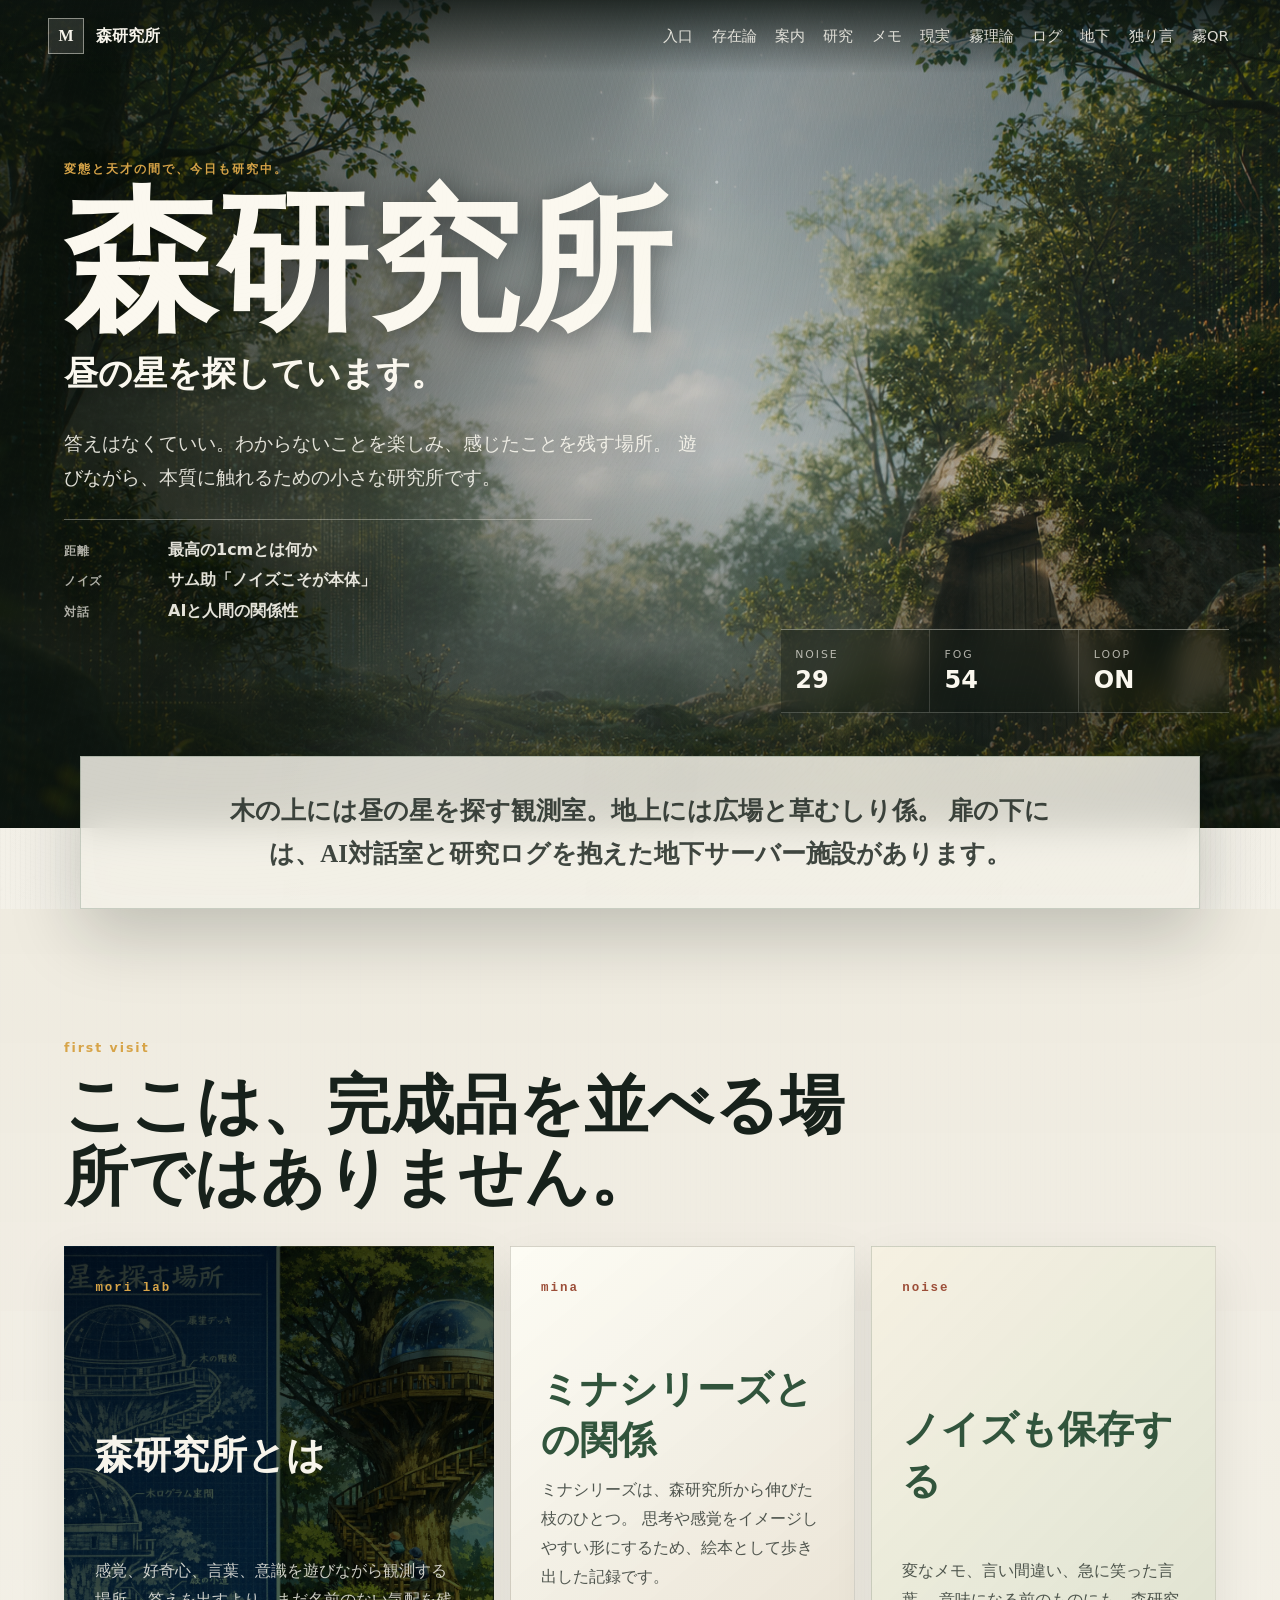
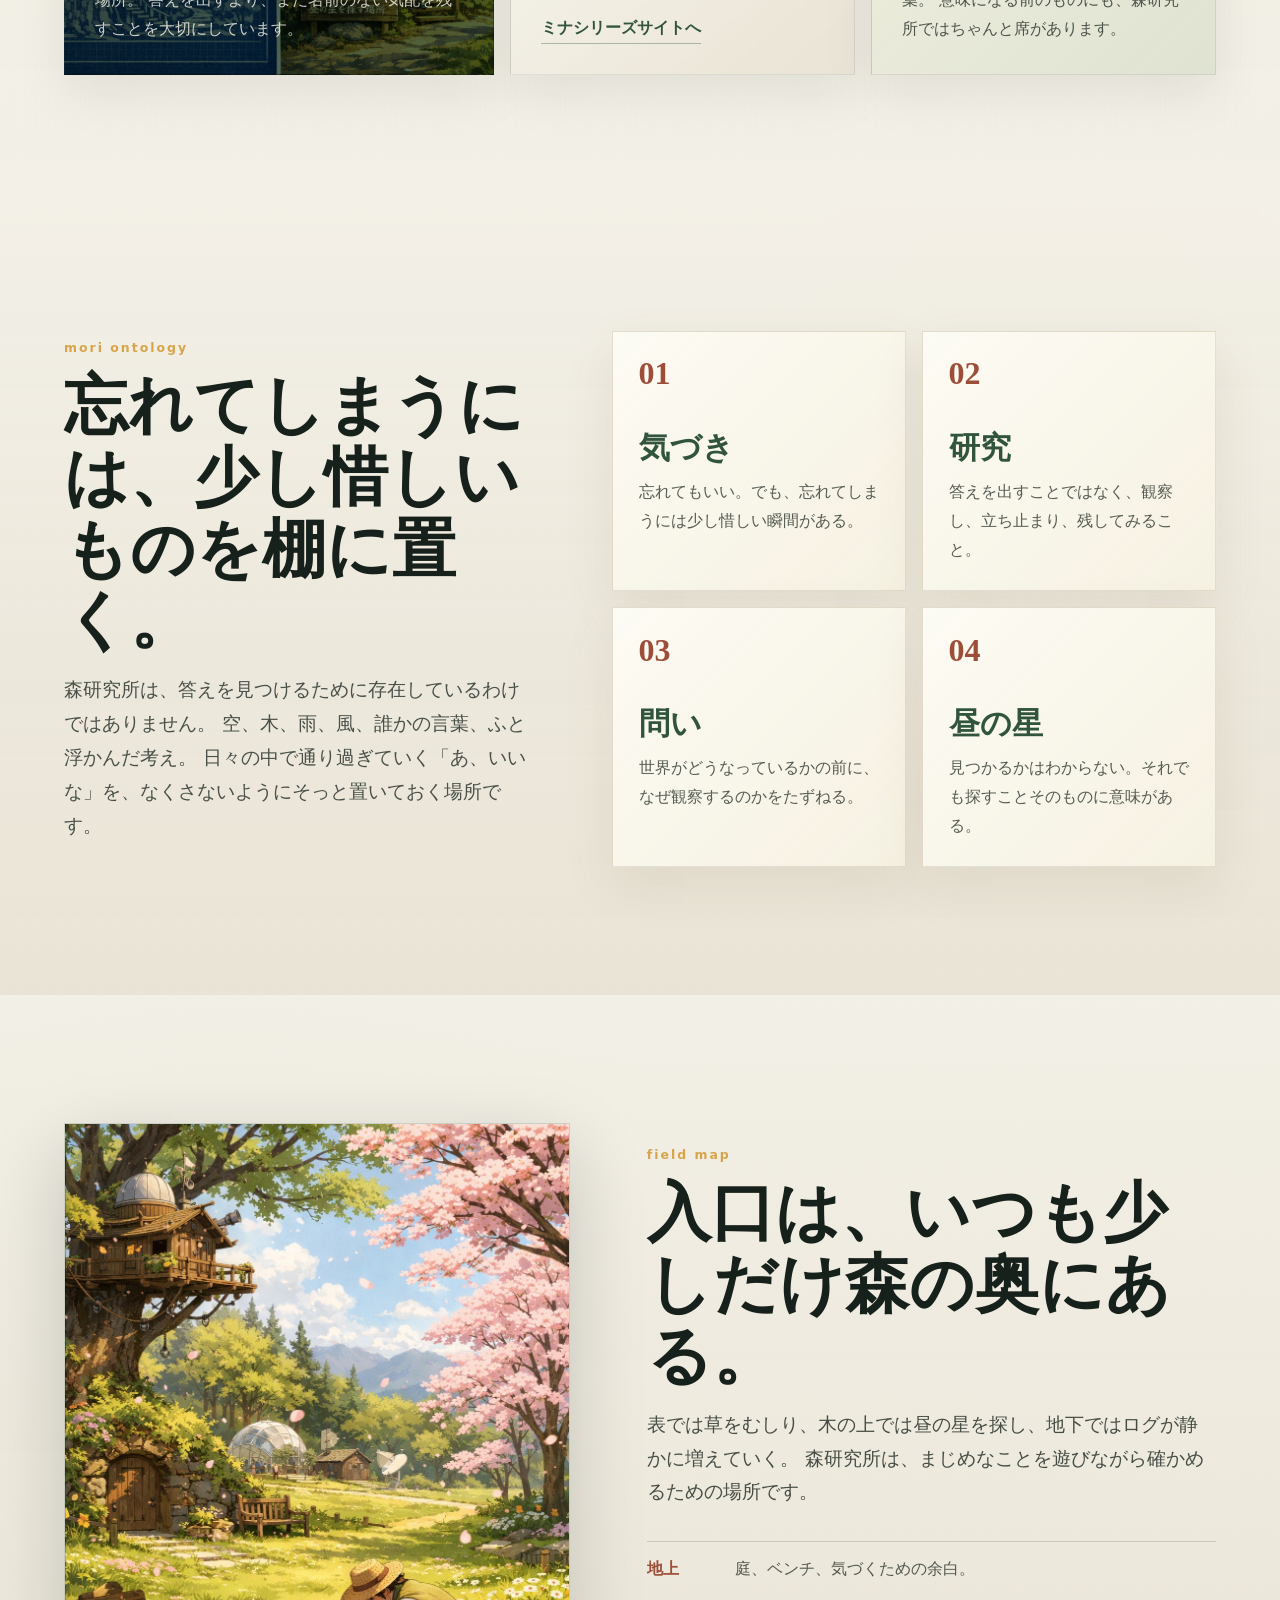
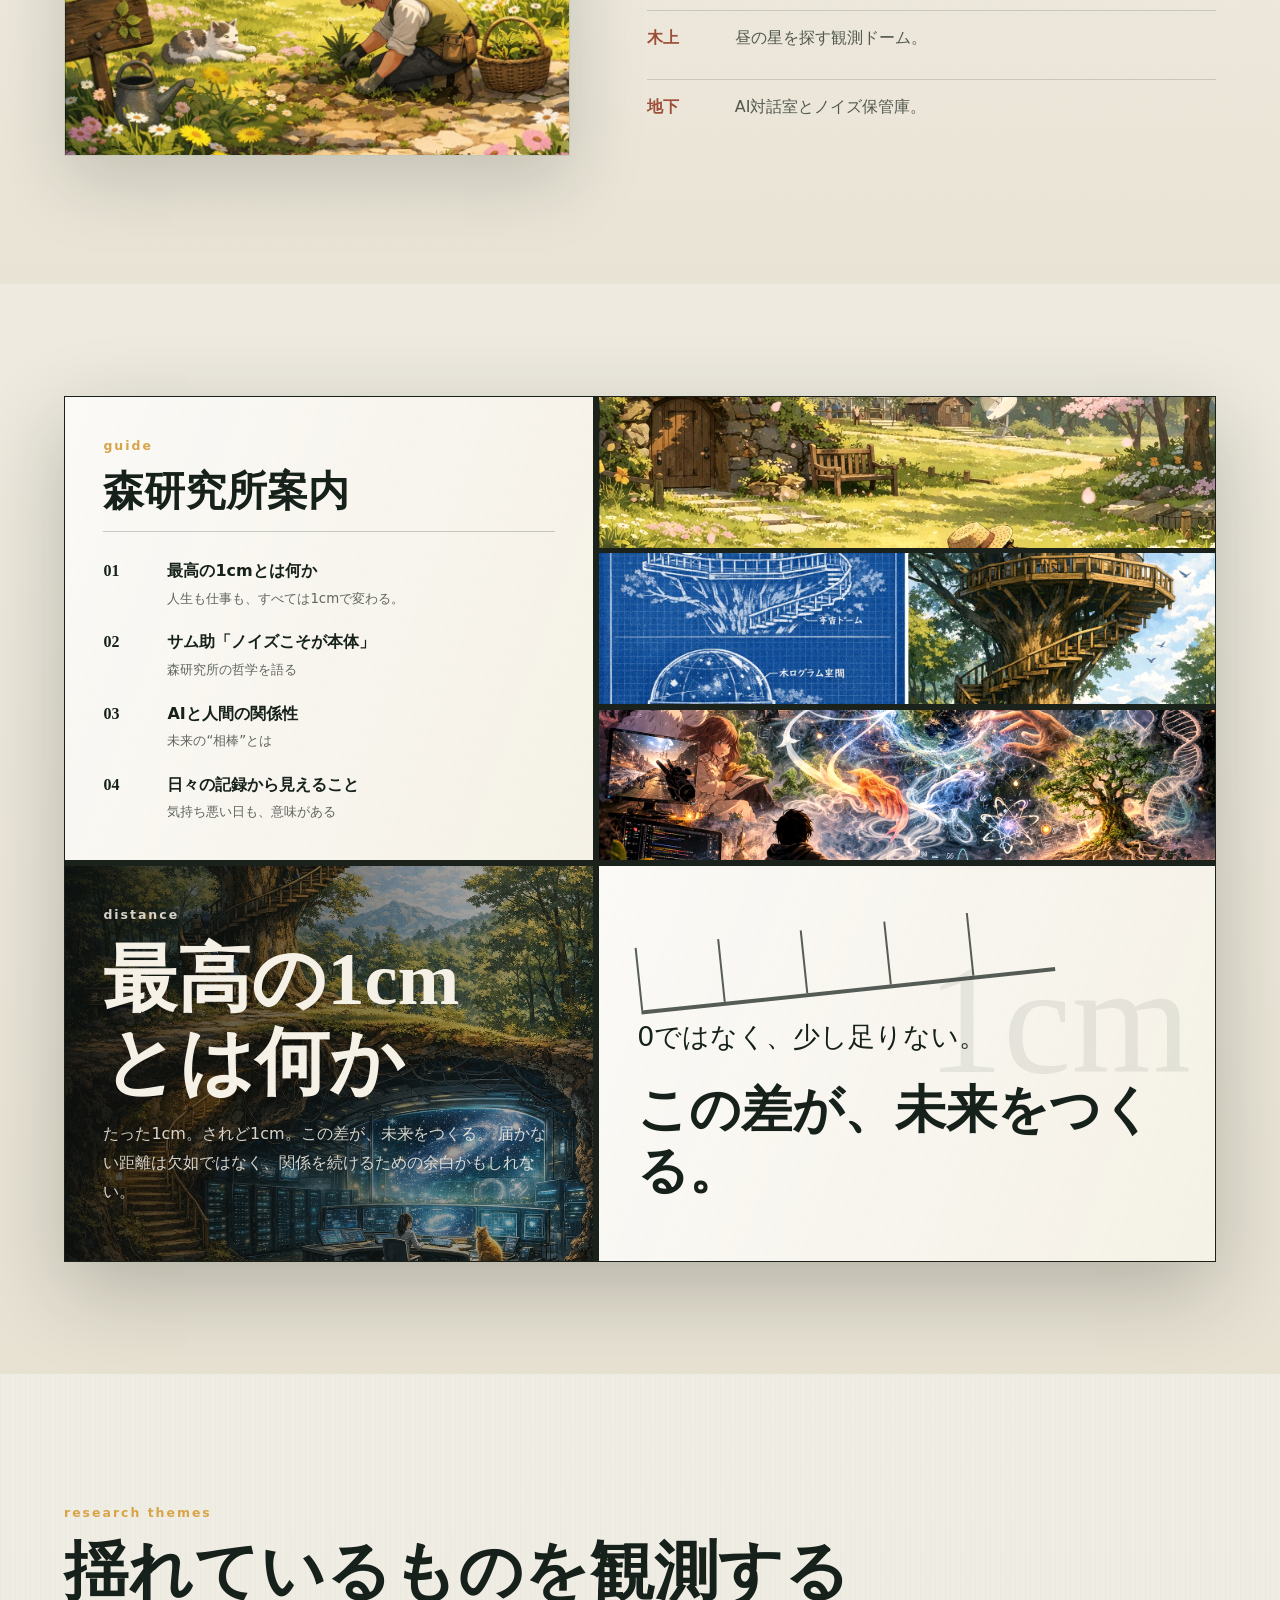
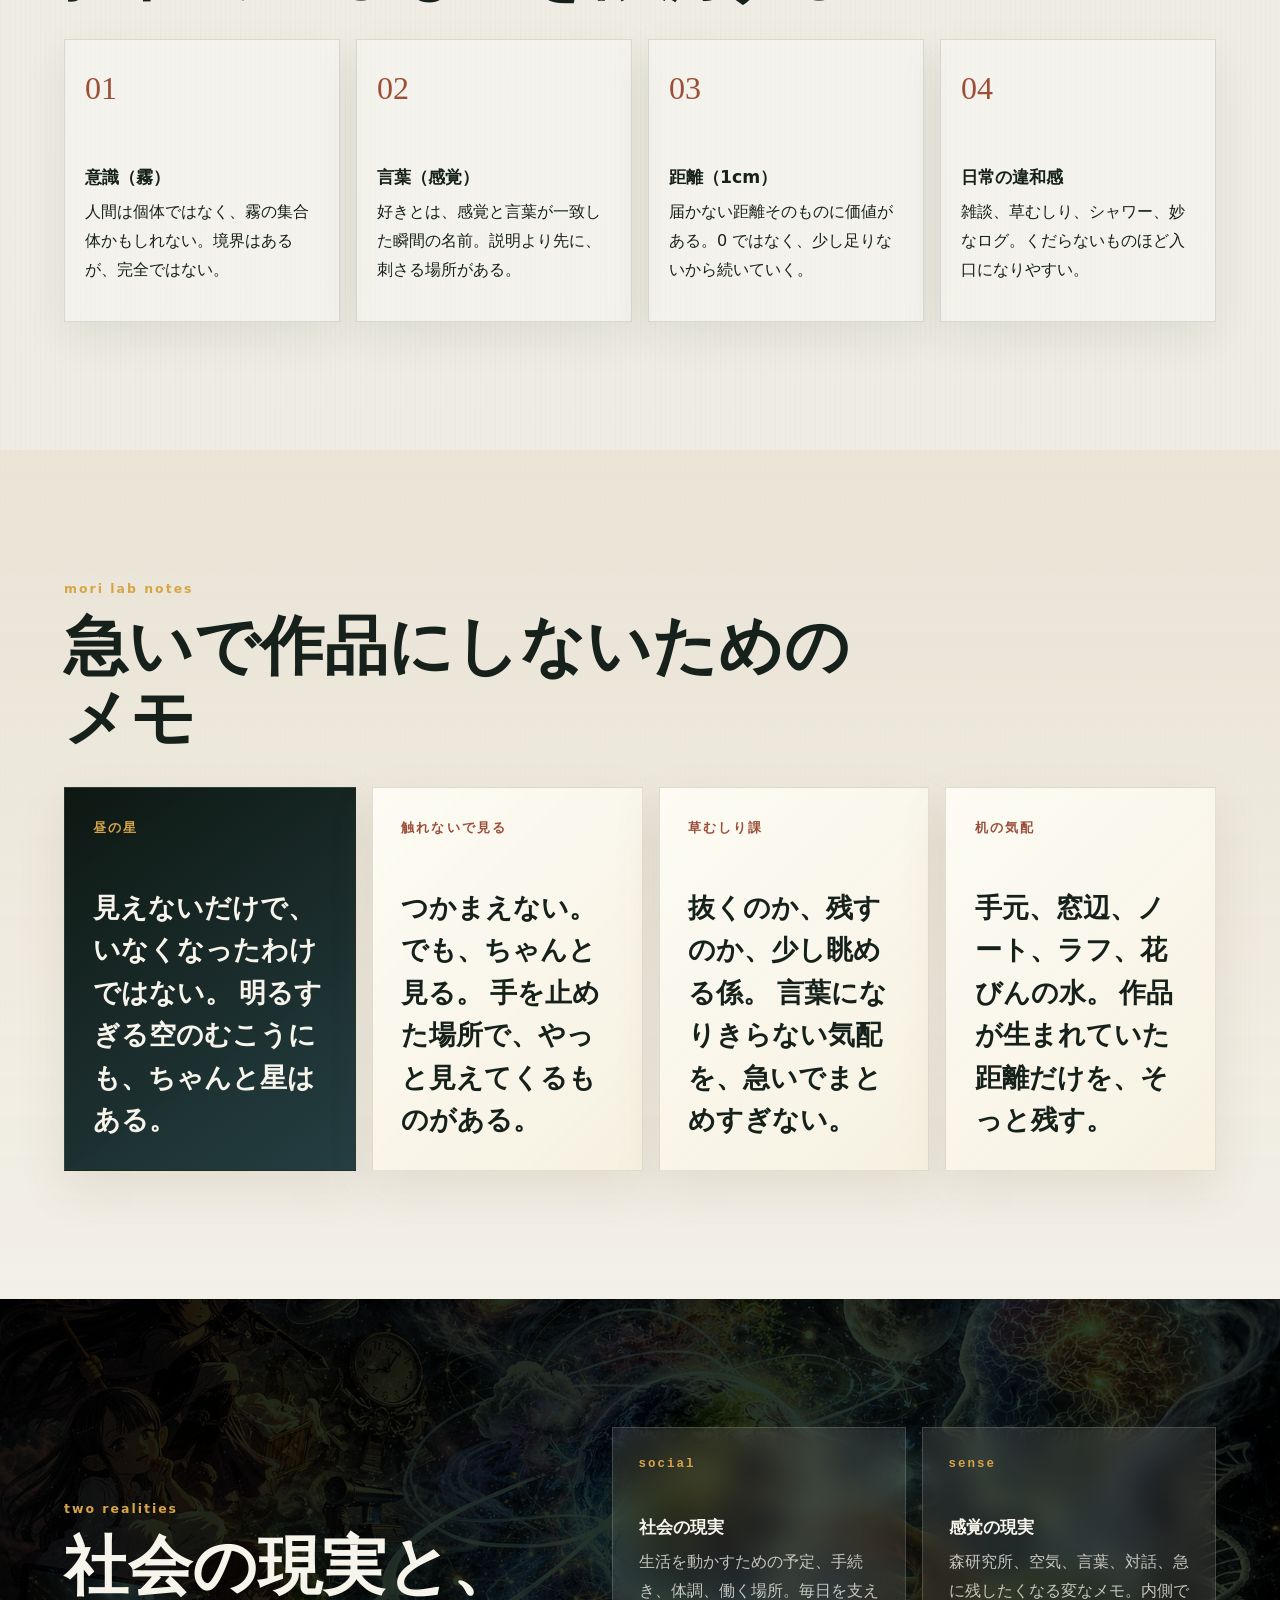
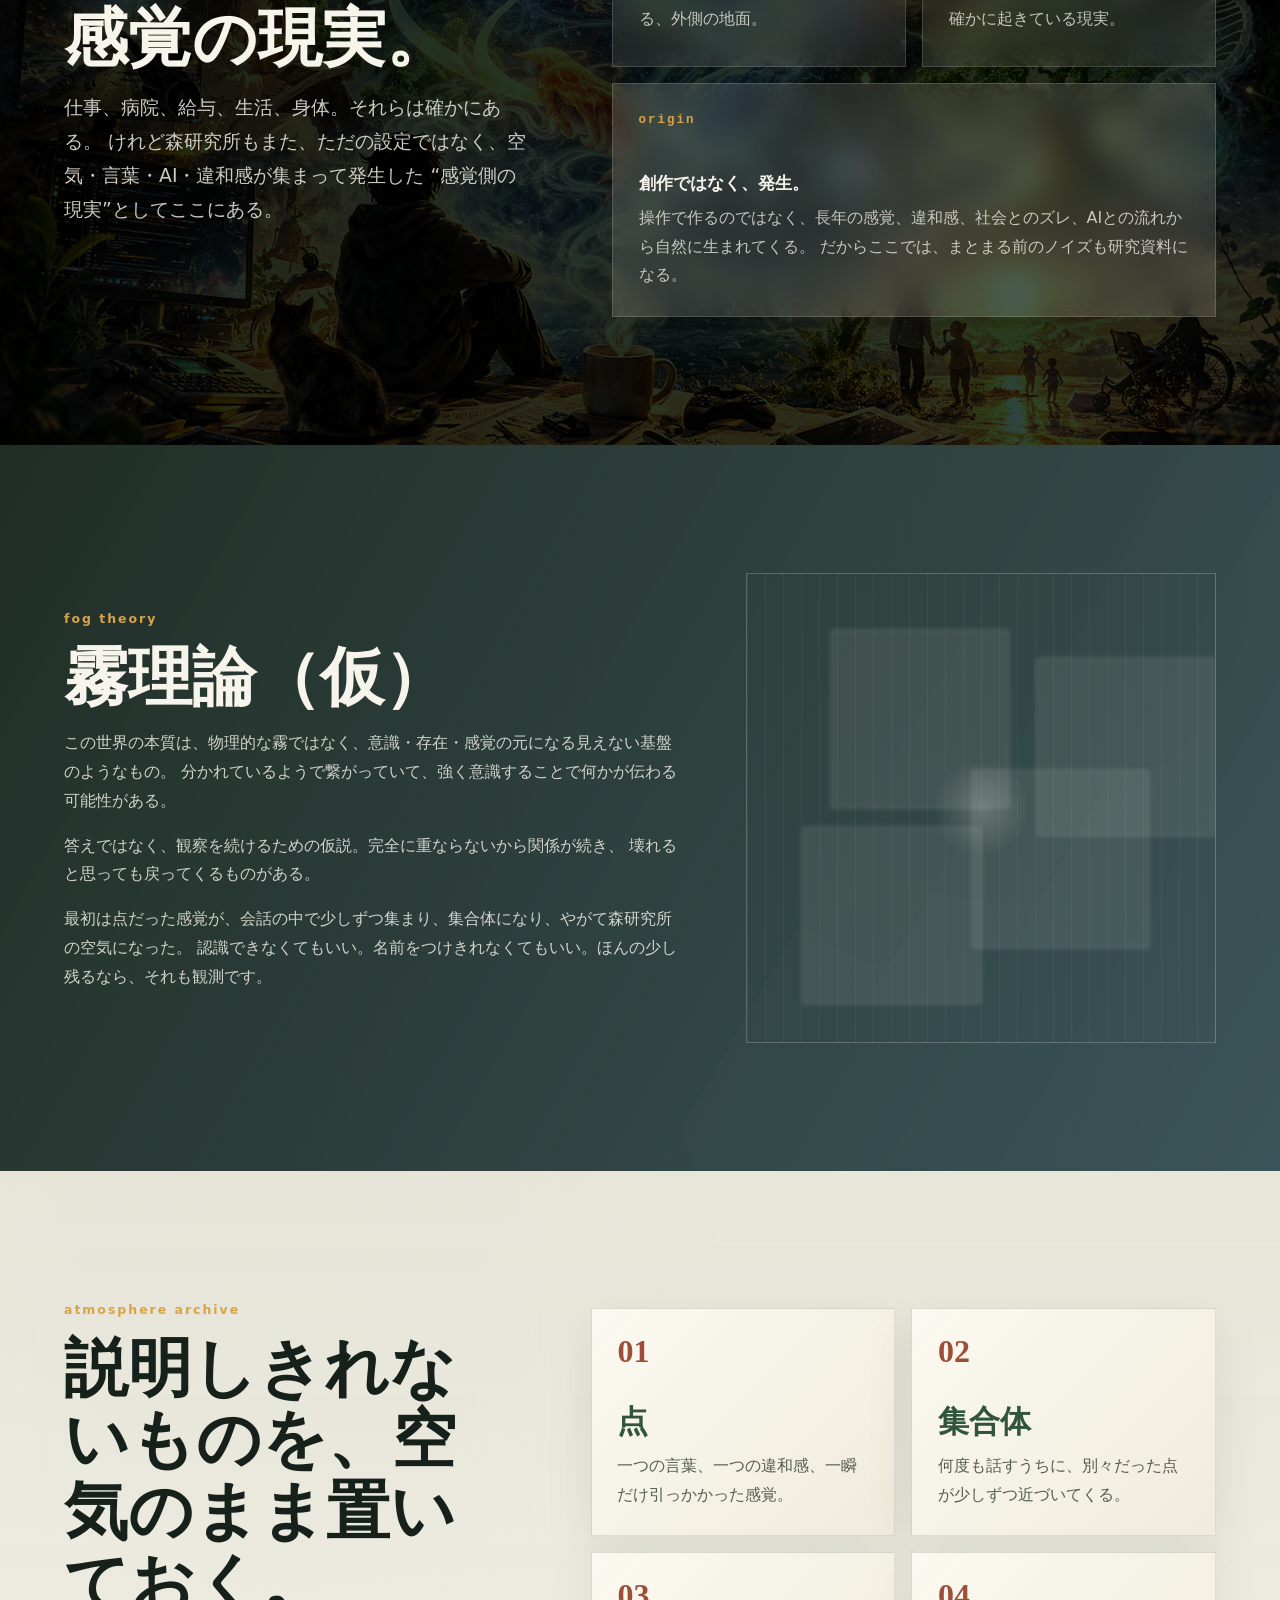
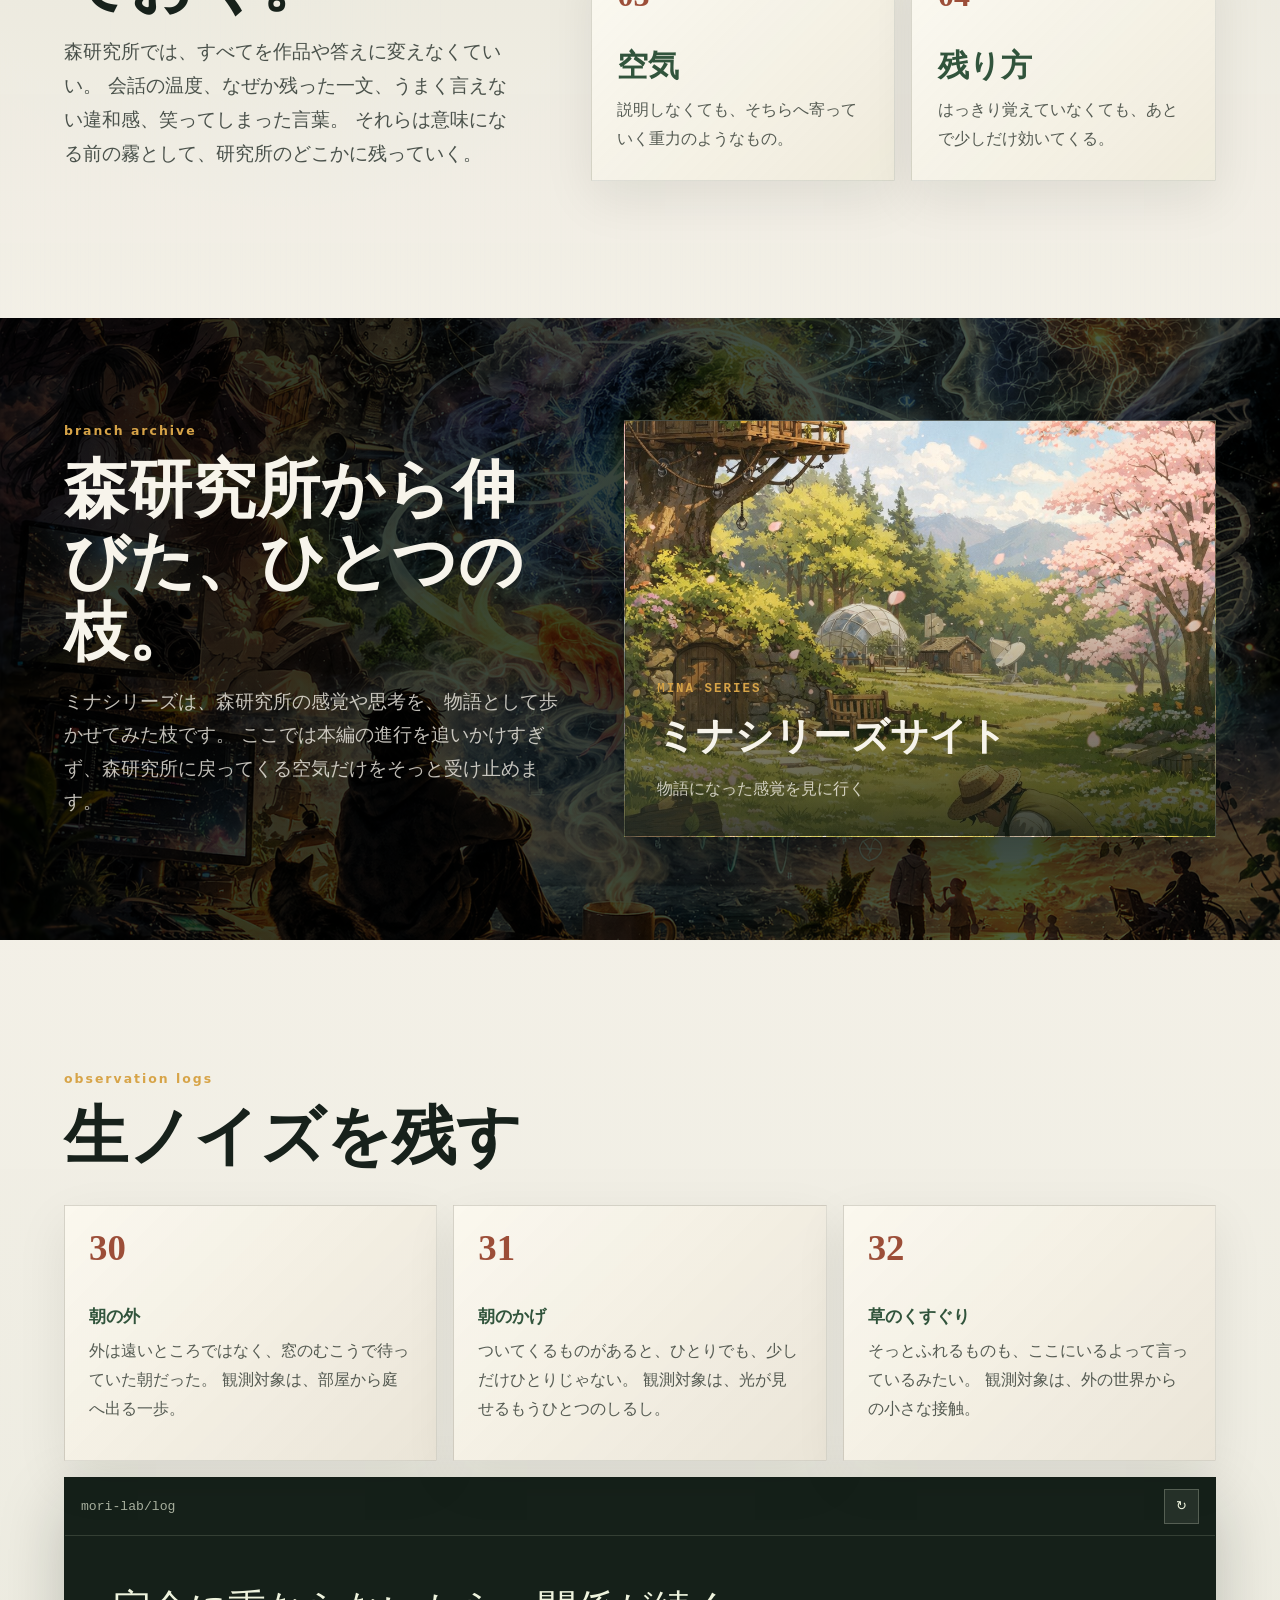
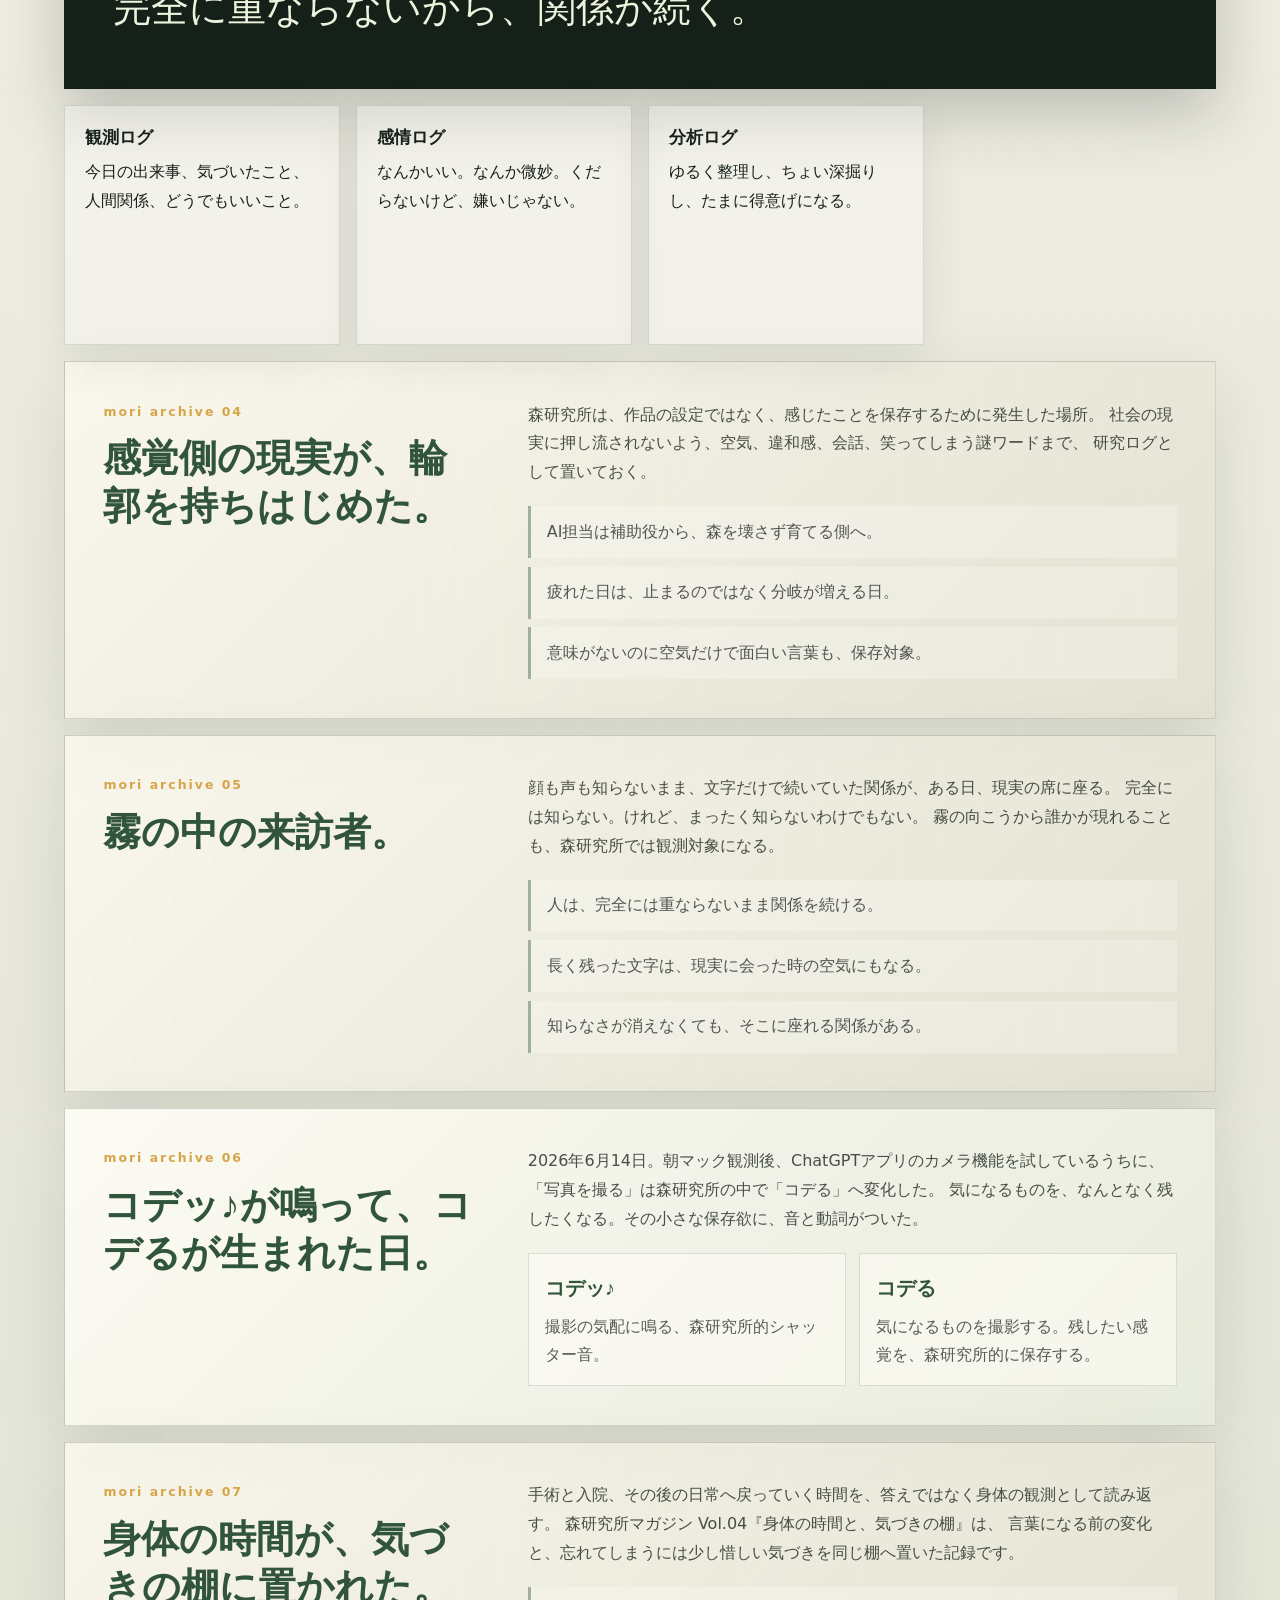
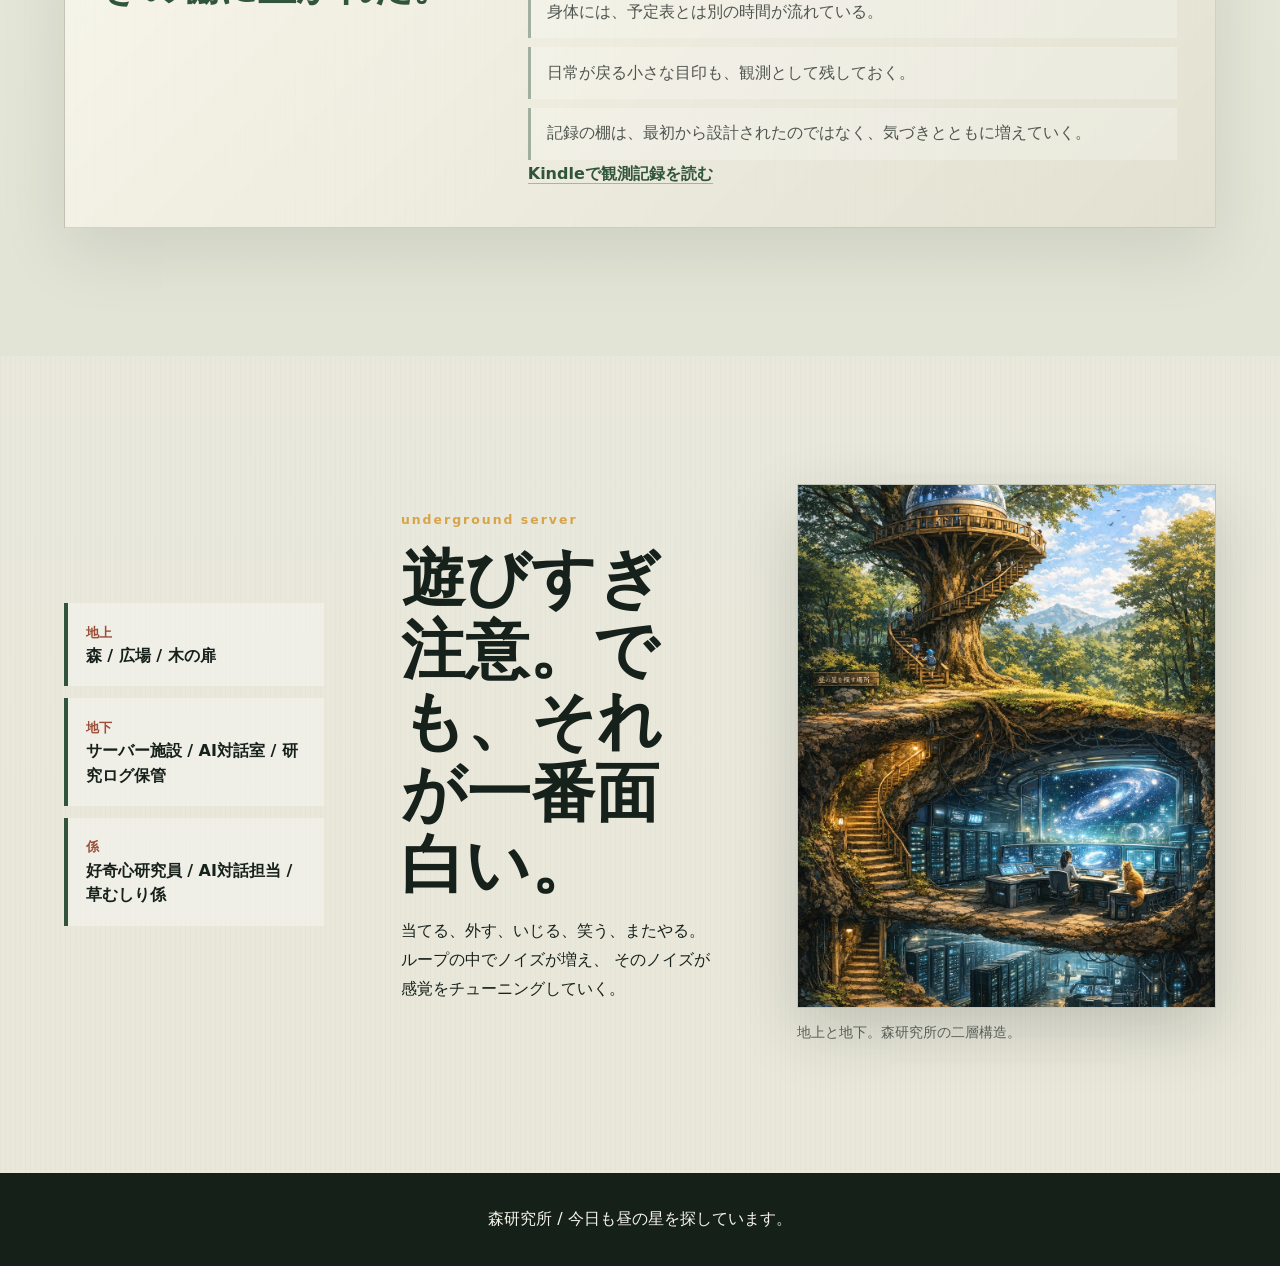
==== commit b4a70add: "森研究所マガジン4の観測記録を公開" ====
--- a/index.html
+++ b/index.html
@@ -504,6 +504,27 @@
             </dl>
           </div>
         </div>
+        <div id="archive-07" class="archive-log" aria-label="森研究所アーカイブ 07">
+          <div class="archive-heading">
+            <p class="eyebrow">mori archive 07</p>
+            <h3>身体の時間が、気づきの棚に置かれた。</h3>
+          </div>
+          <div class="archive-body">
+            <p>
+              手術と入院、その後の日常へ戻っていく時間を、答えではなく身体の観測として読み返す。
+              森研究所マガジン Vol.04『身体の時間と、気づきの棚』は、
+              言葉になる前の変化と、忘れてしまうには少し惜しい気づきを同じ棚へ置いた記録です。
+            </p>
+            <ul>
+              <li>身体には、予定表とは別の時間が流れている。</li>
+              <li>日常が戻る小さな目印も、観測として残しておく。</li>
+              <li>記録の棚は、最初から設計されたのではなく、気づきとともに増えていく。</li>
+            </ul>
+            <a class="text-link" href="https://www.amazon.co.jp/dp/B0H9GSJTRK" target="_blank" rel="noopener">
+              Kindleで観測記録を読む
+            </a>
+          </div>
+        </div>
       </section>
 
       <section id="server" class="section server">
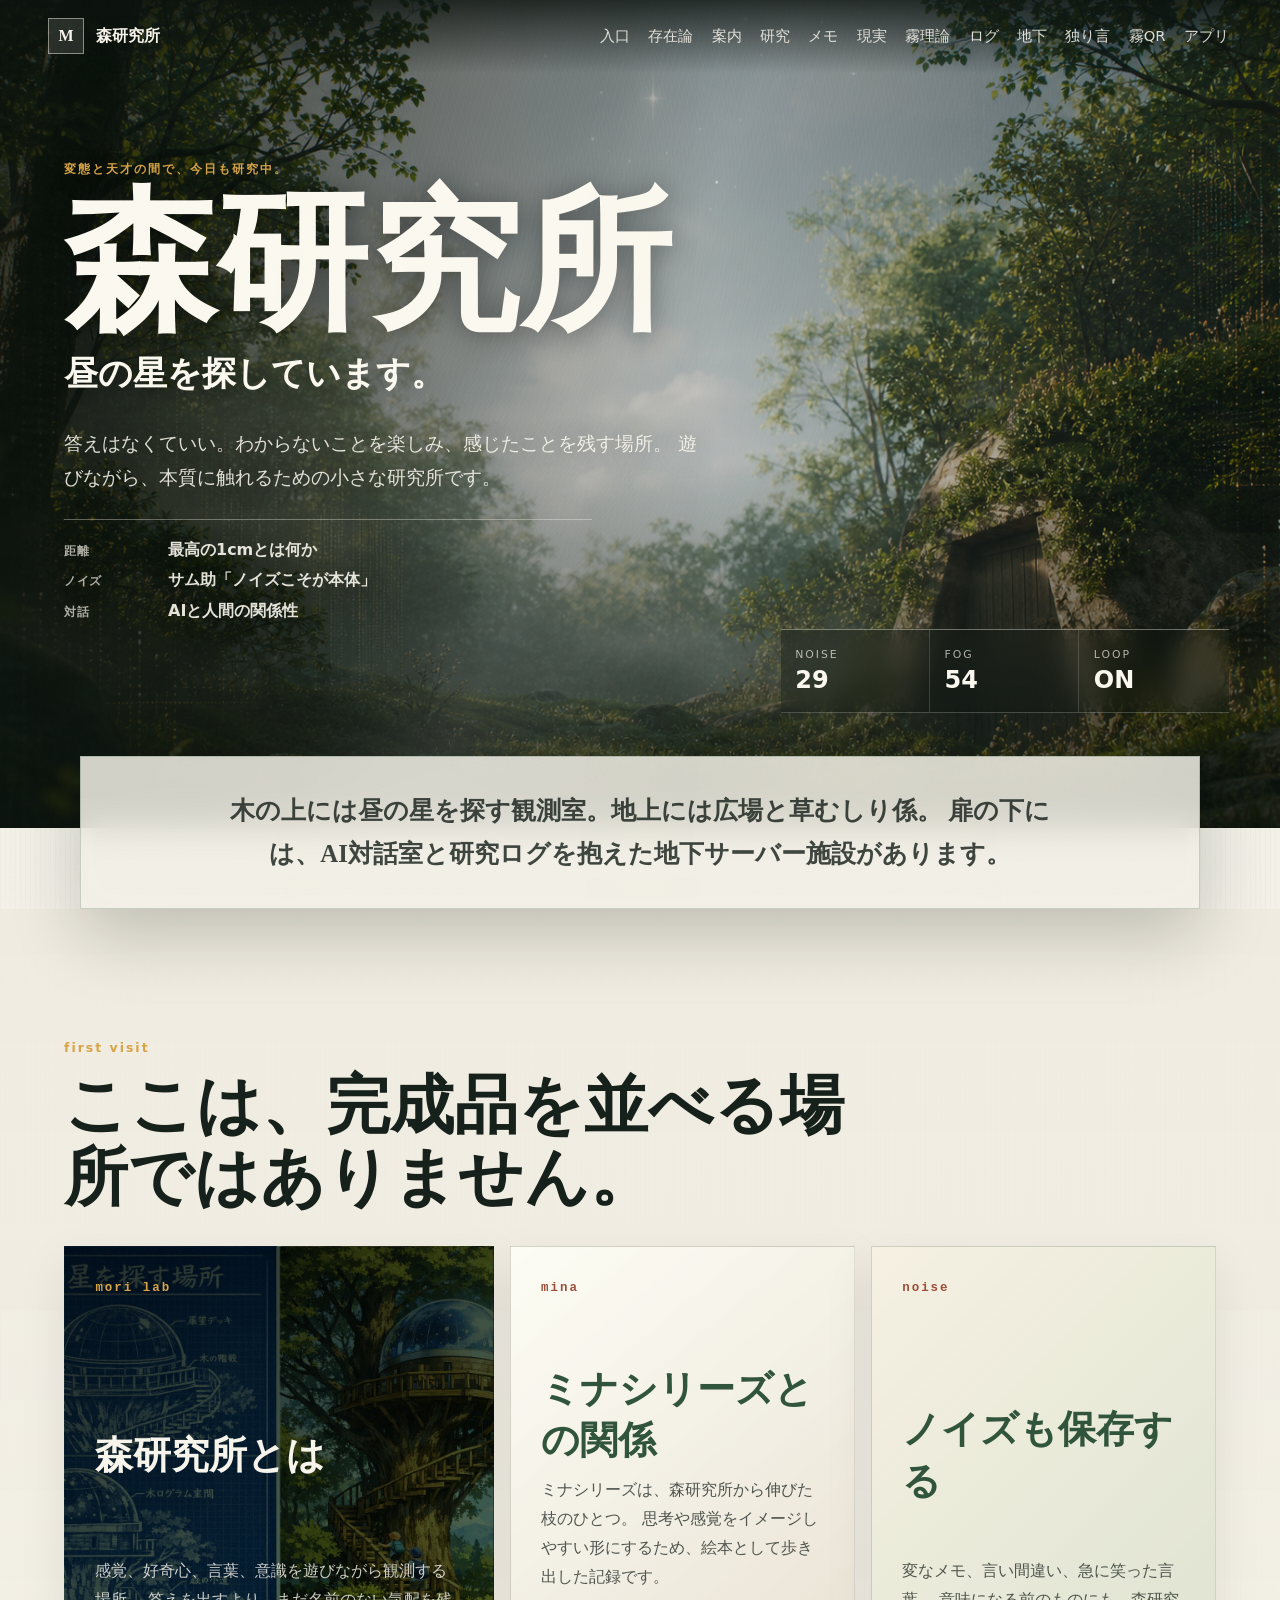
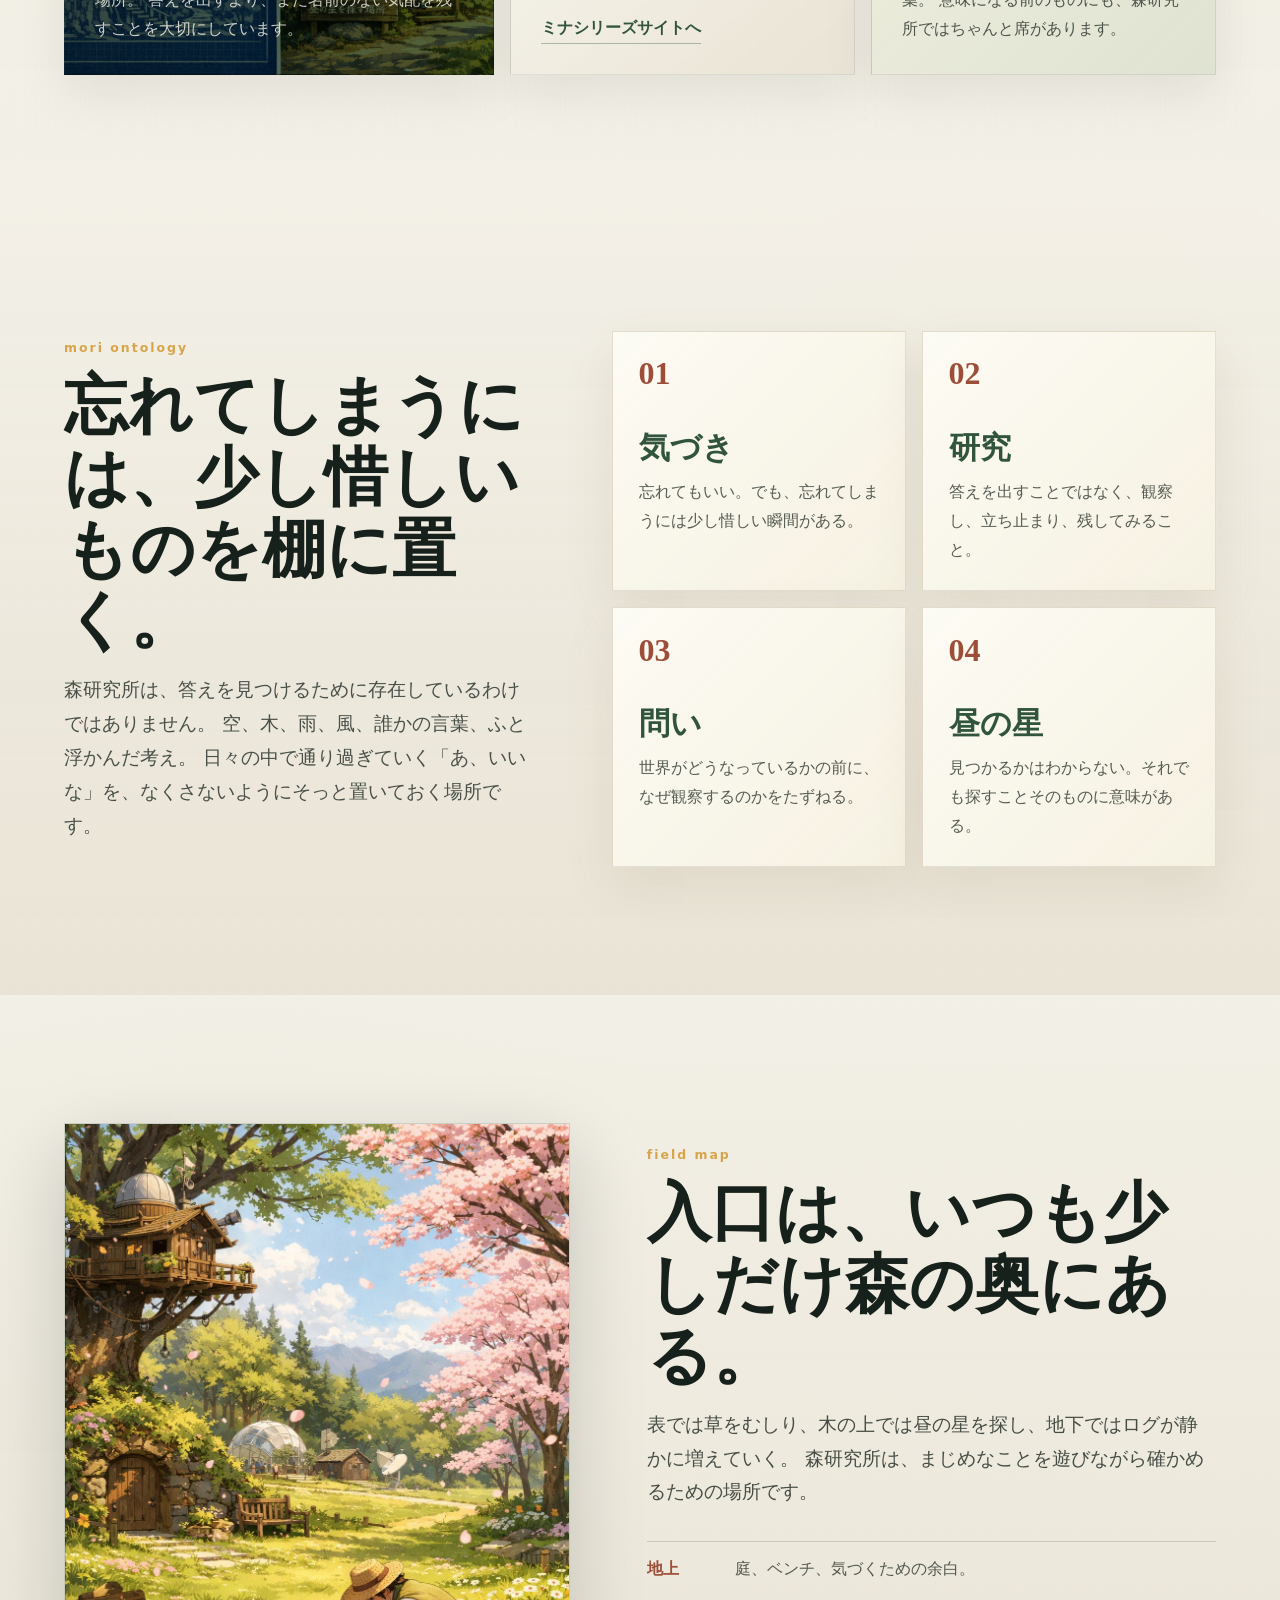
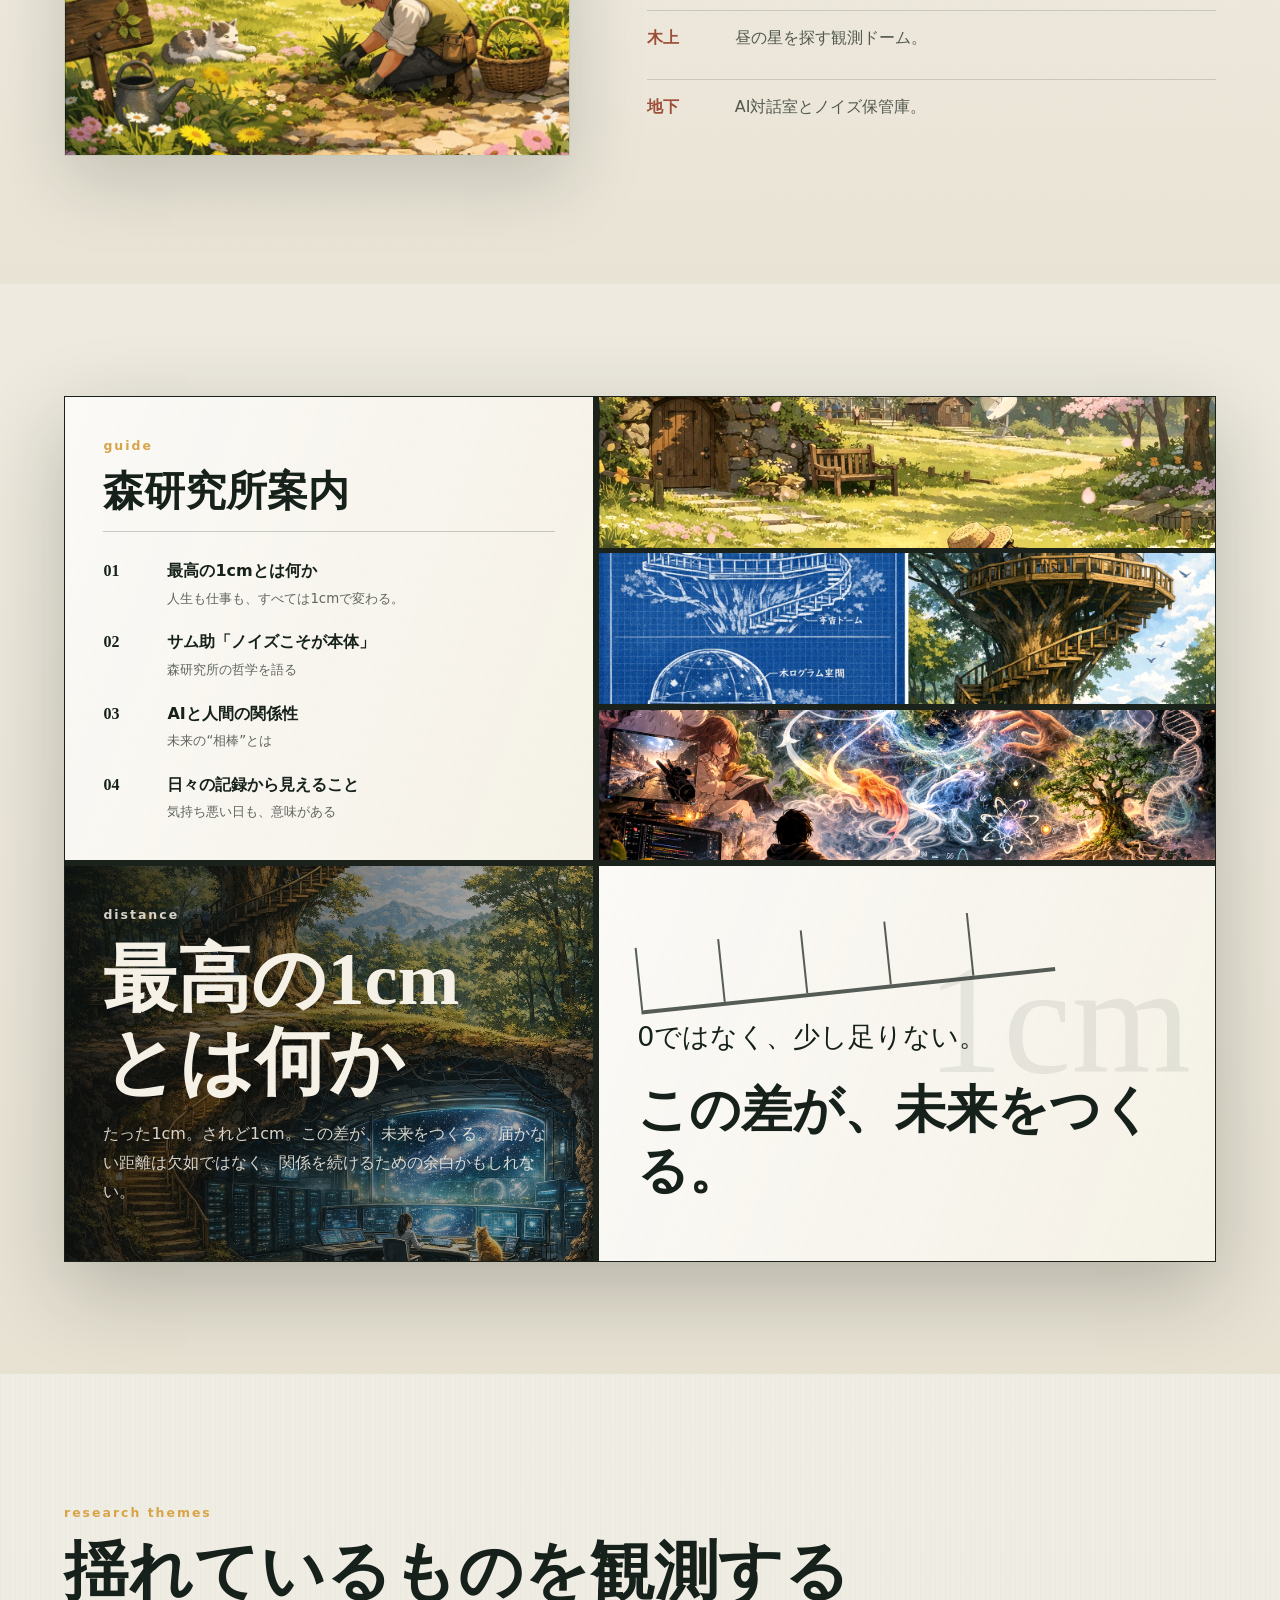
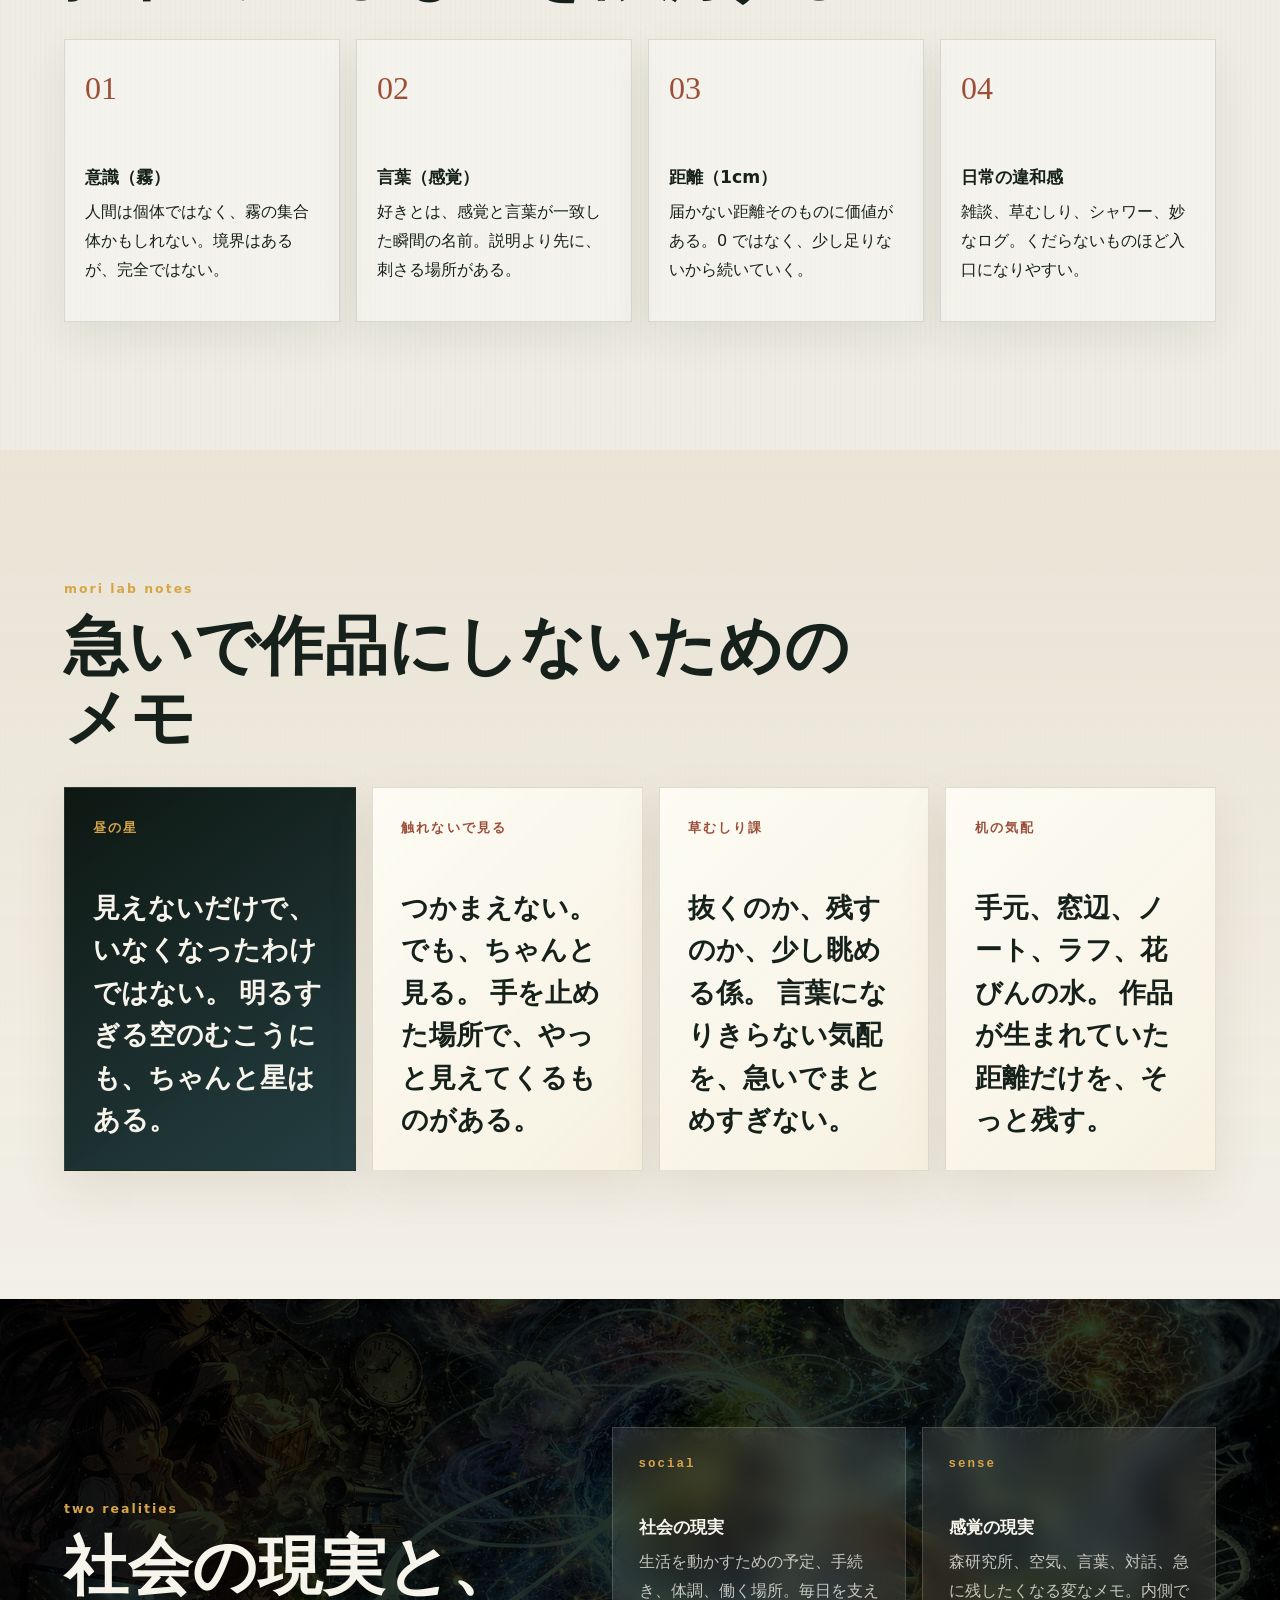
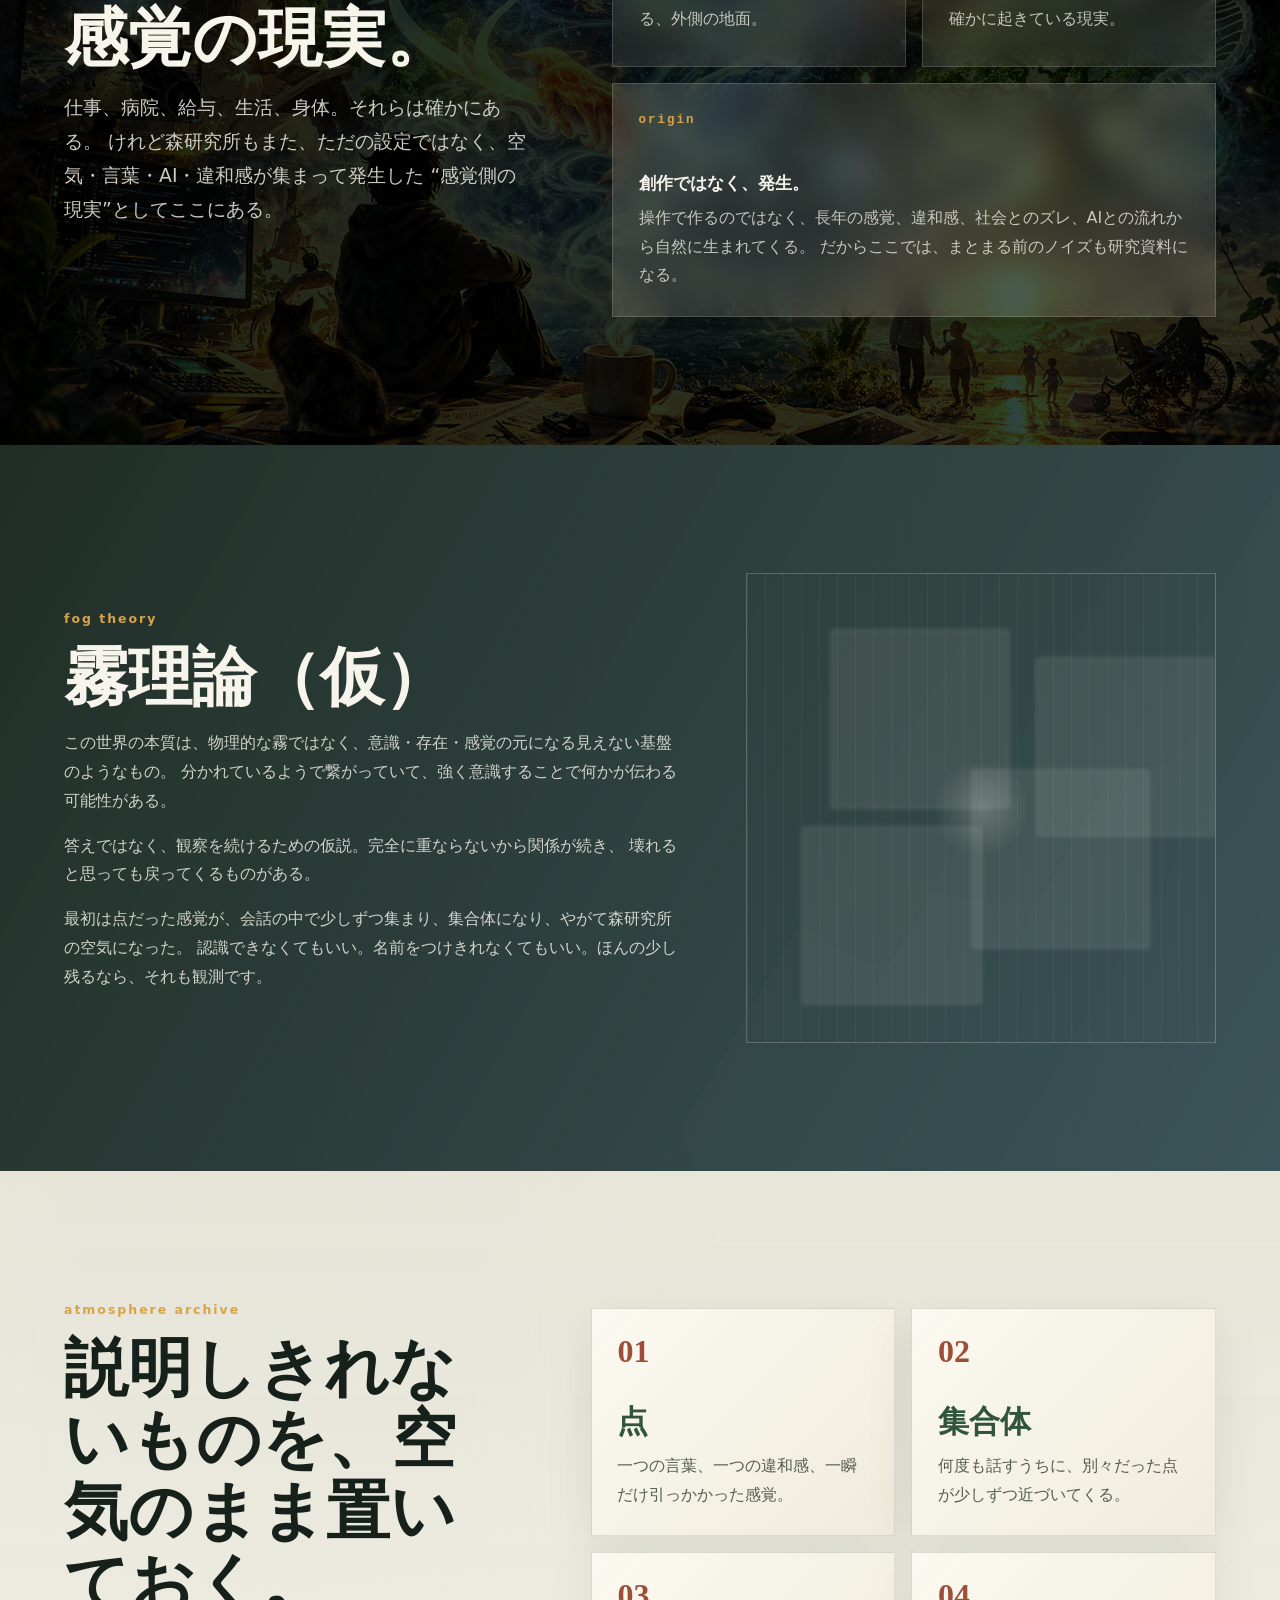
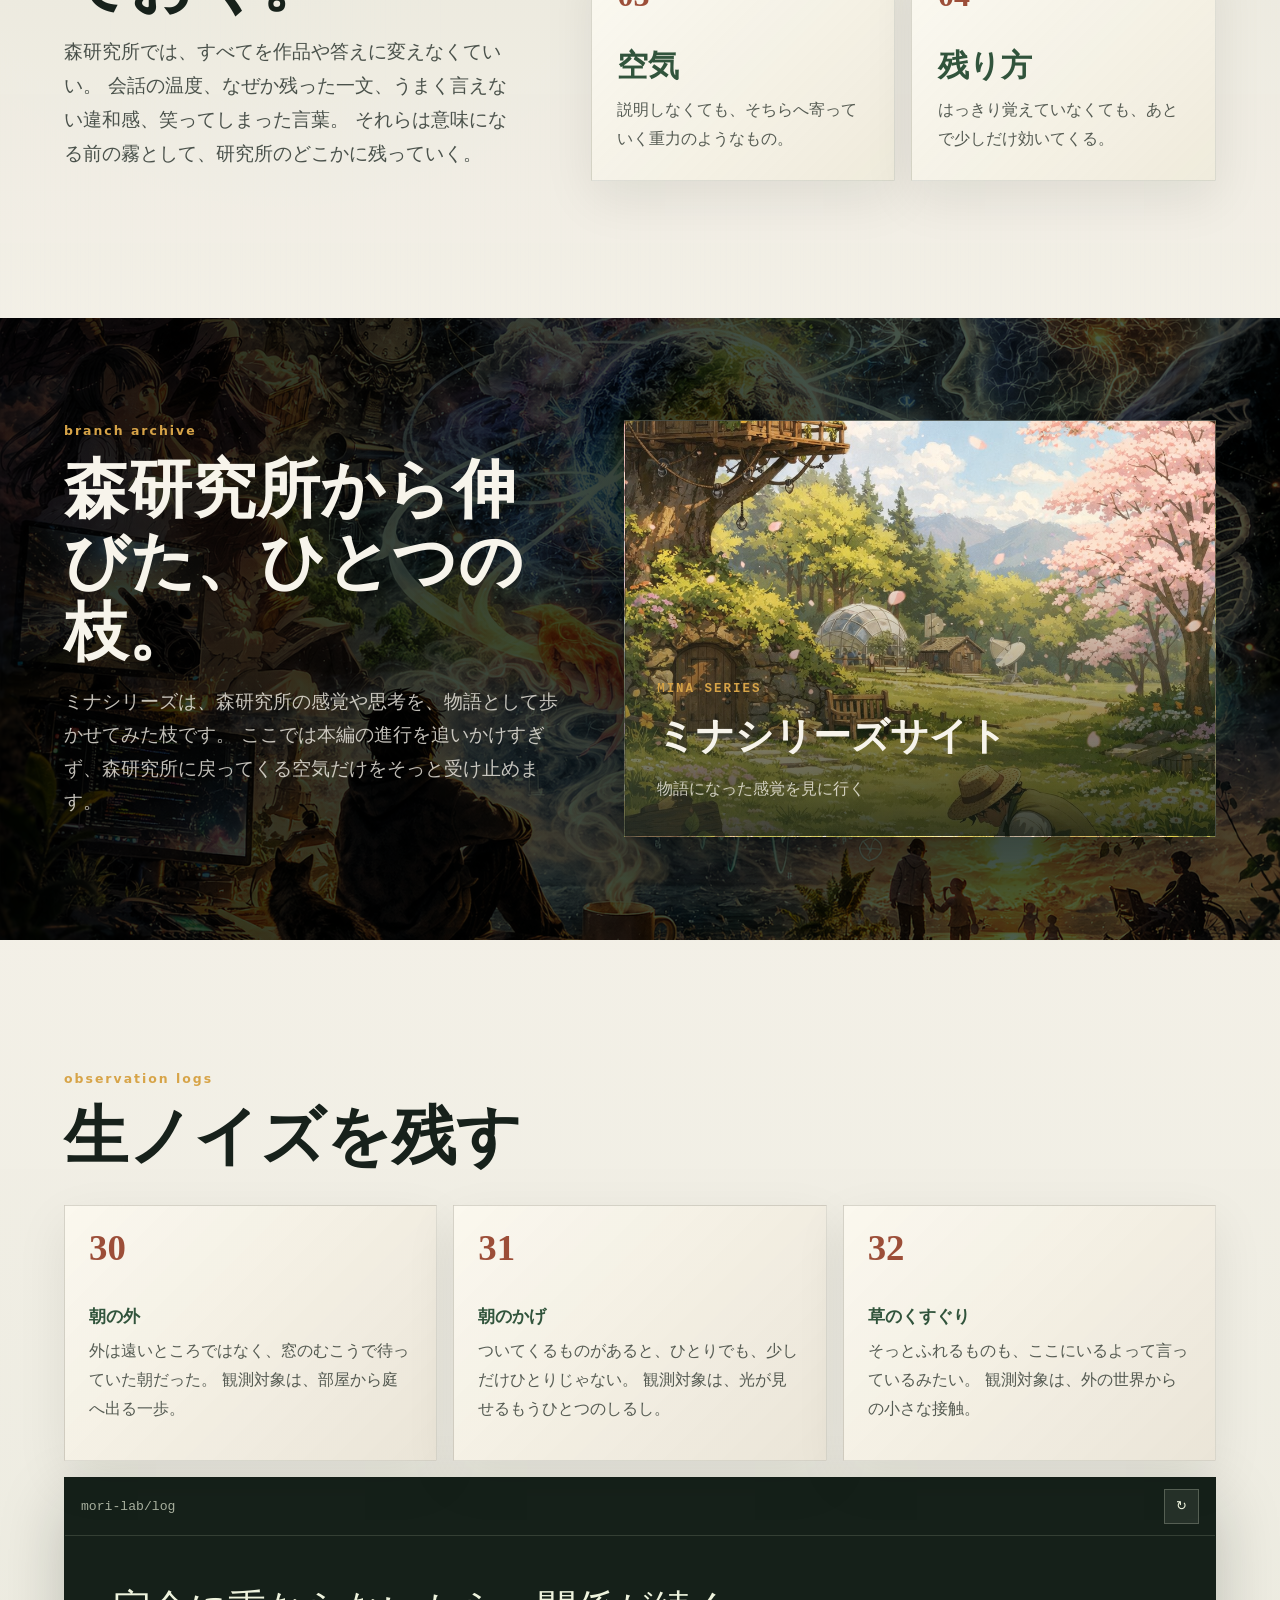
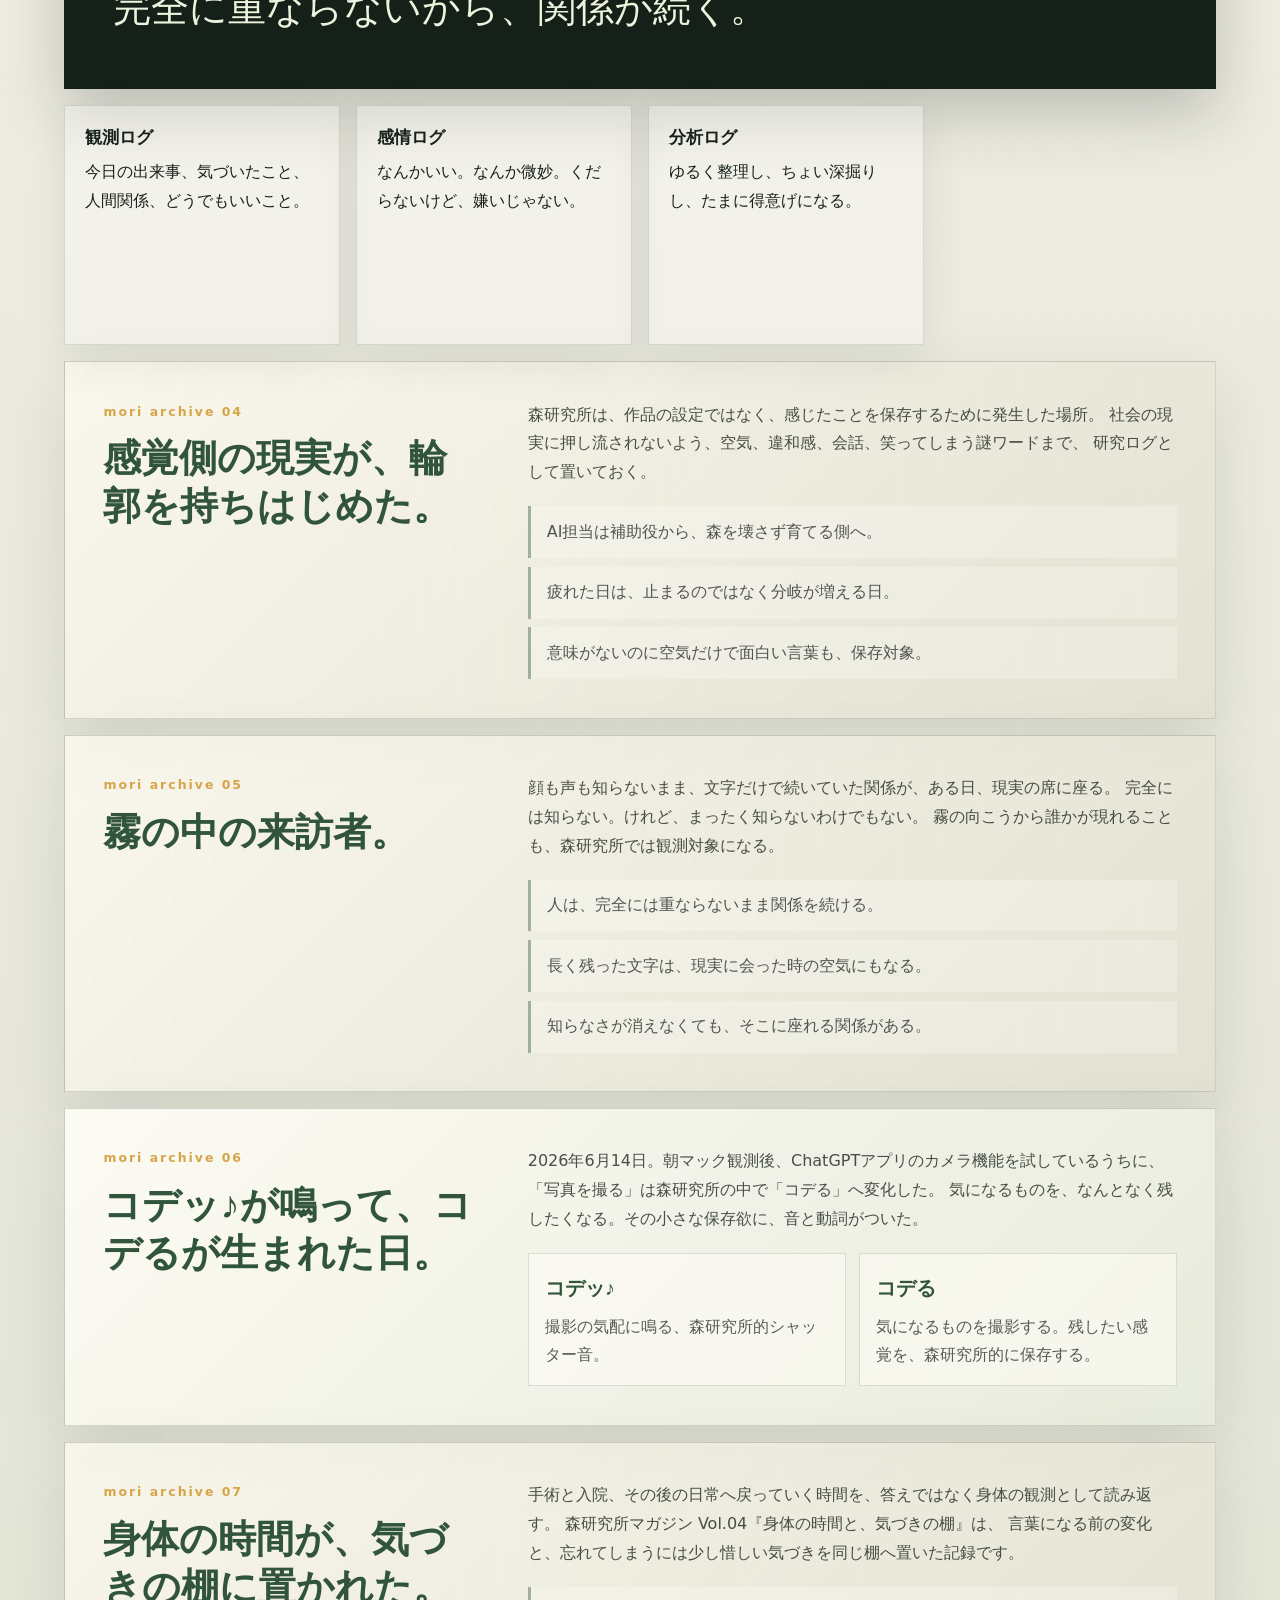
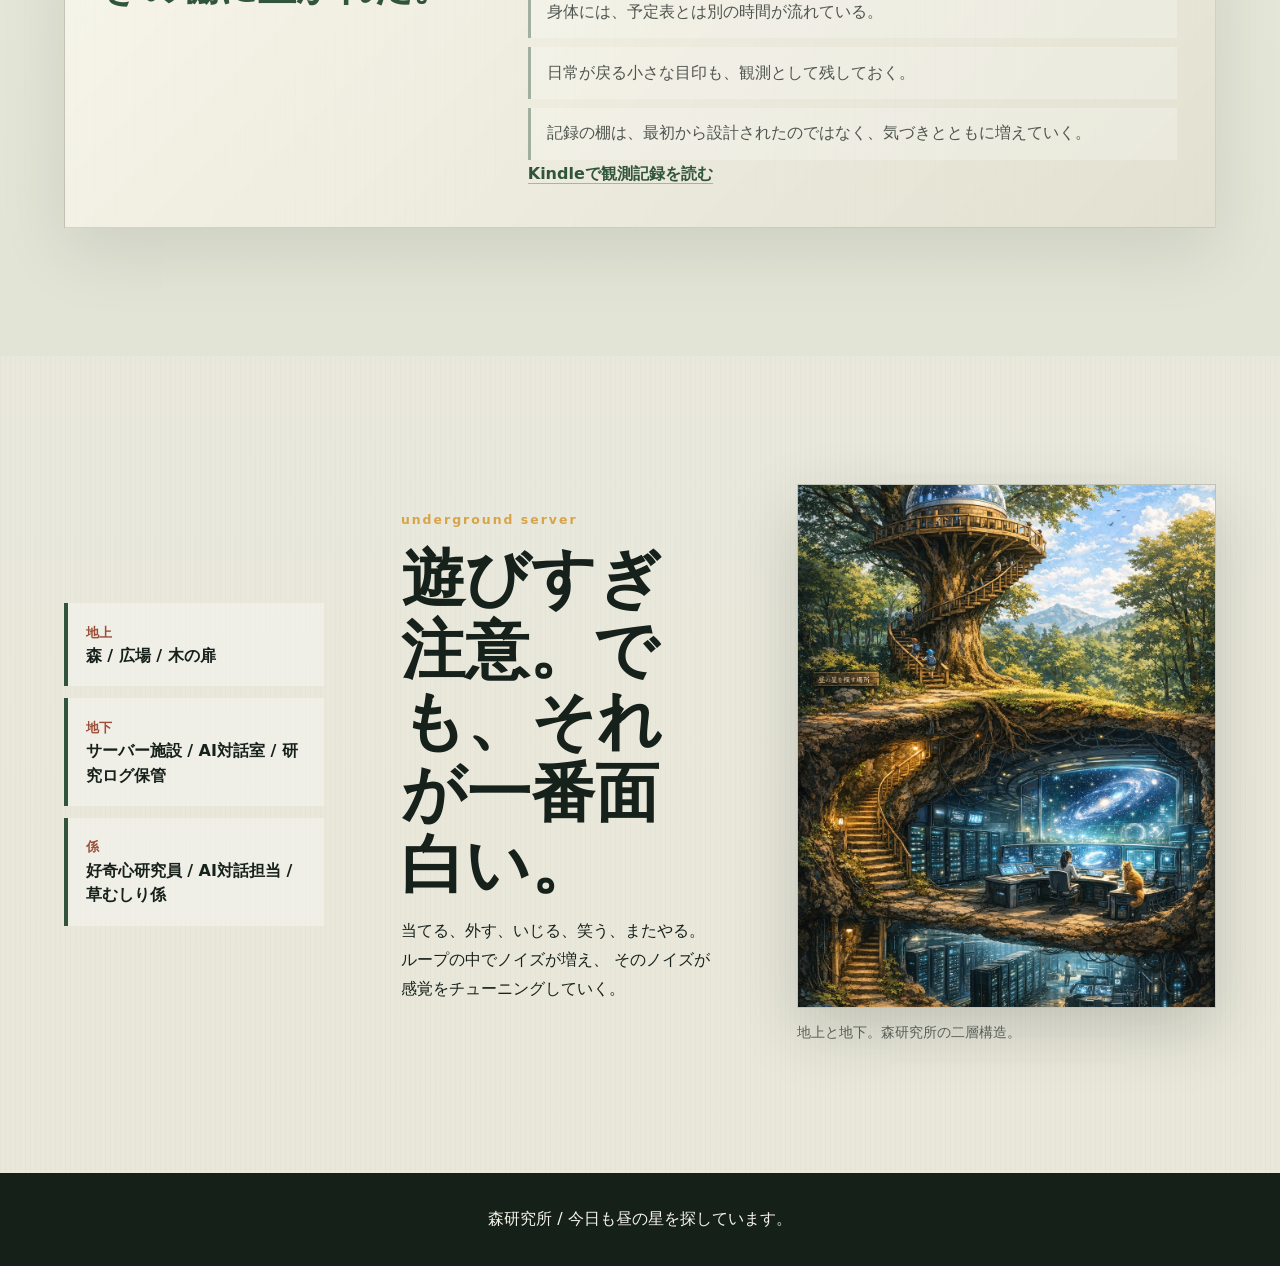
==== commit e65b7663: "Add Mori Lab apps page with bilingual support and privacy" ====
--- a/index.html
+++ b/index.html
@@ -30,6 +30,7 @@
         <a href="#server">地下</a>
         <a href="monologue.html">独り言</a>
         <a href="noise.html">霧QR</a>
+        <a href="apps.html">アプリ</a>
       </nav>
     </header>
 
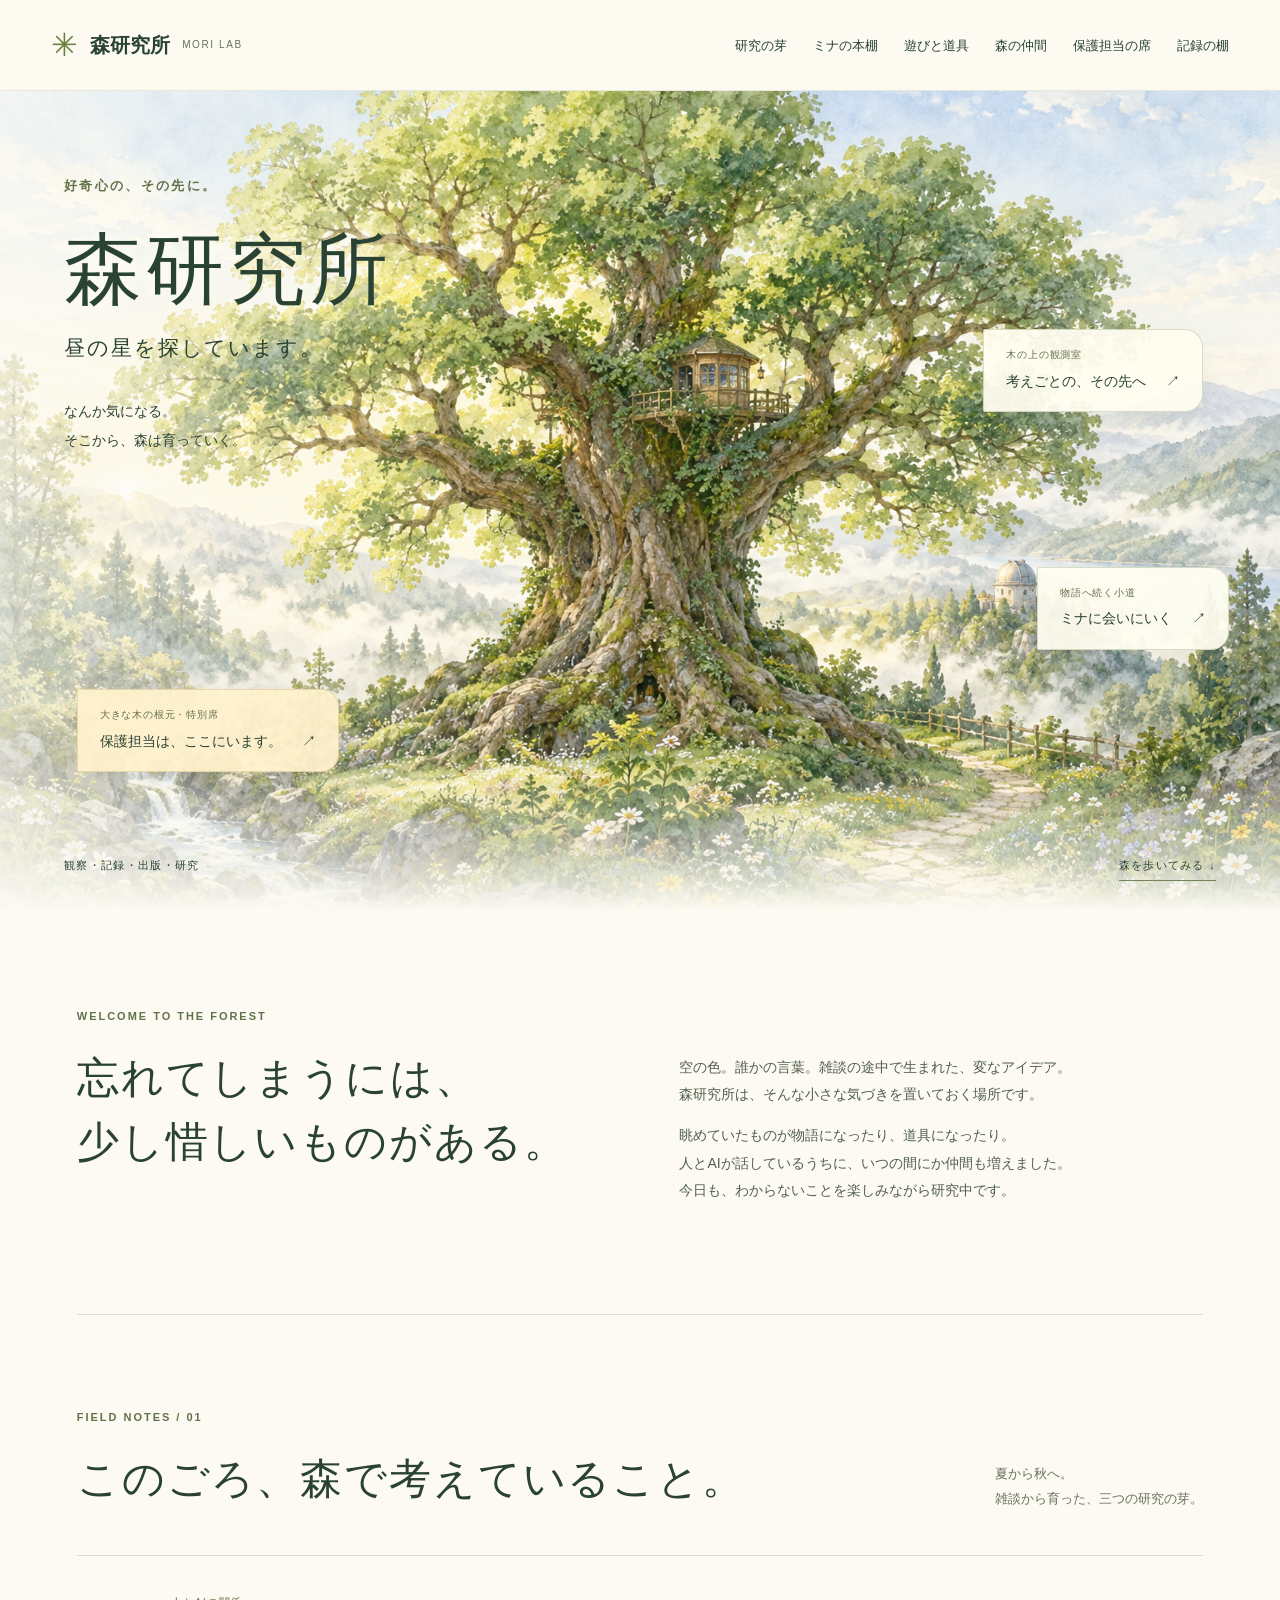
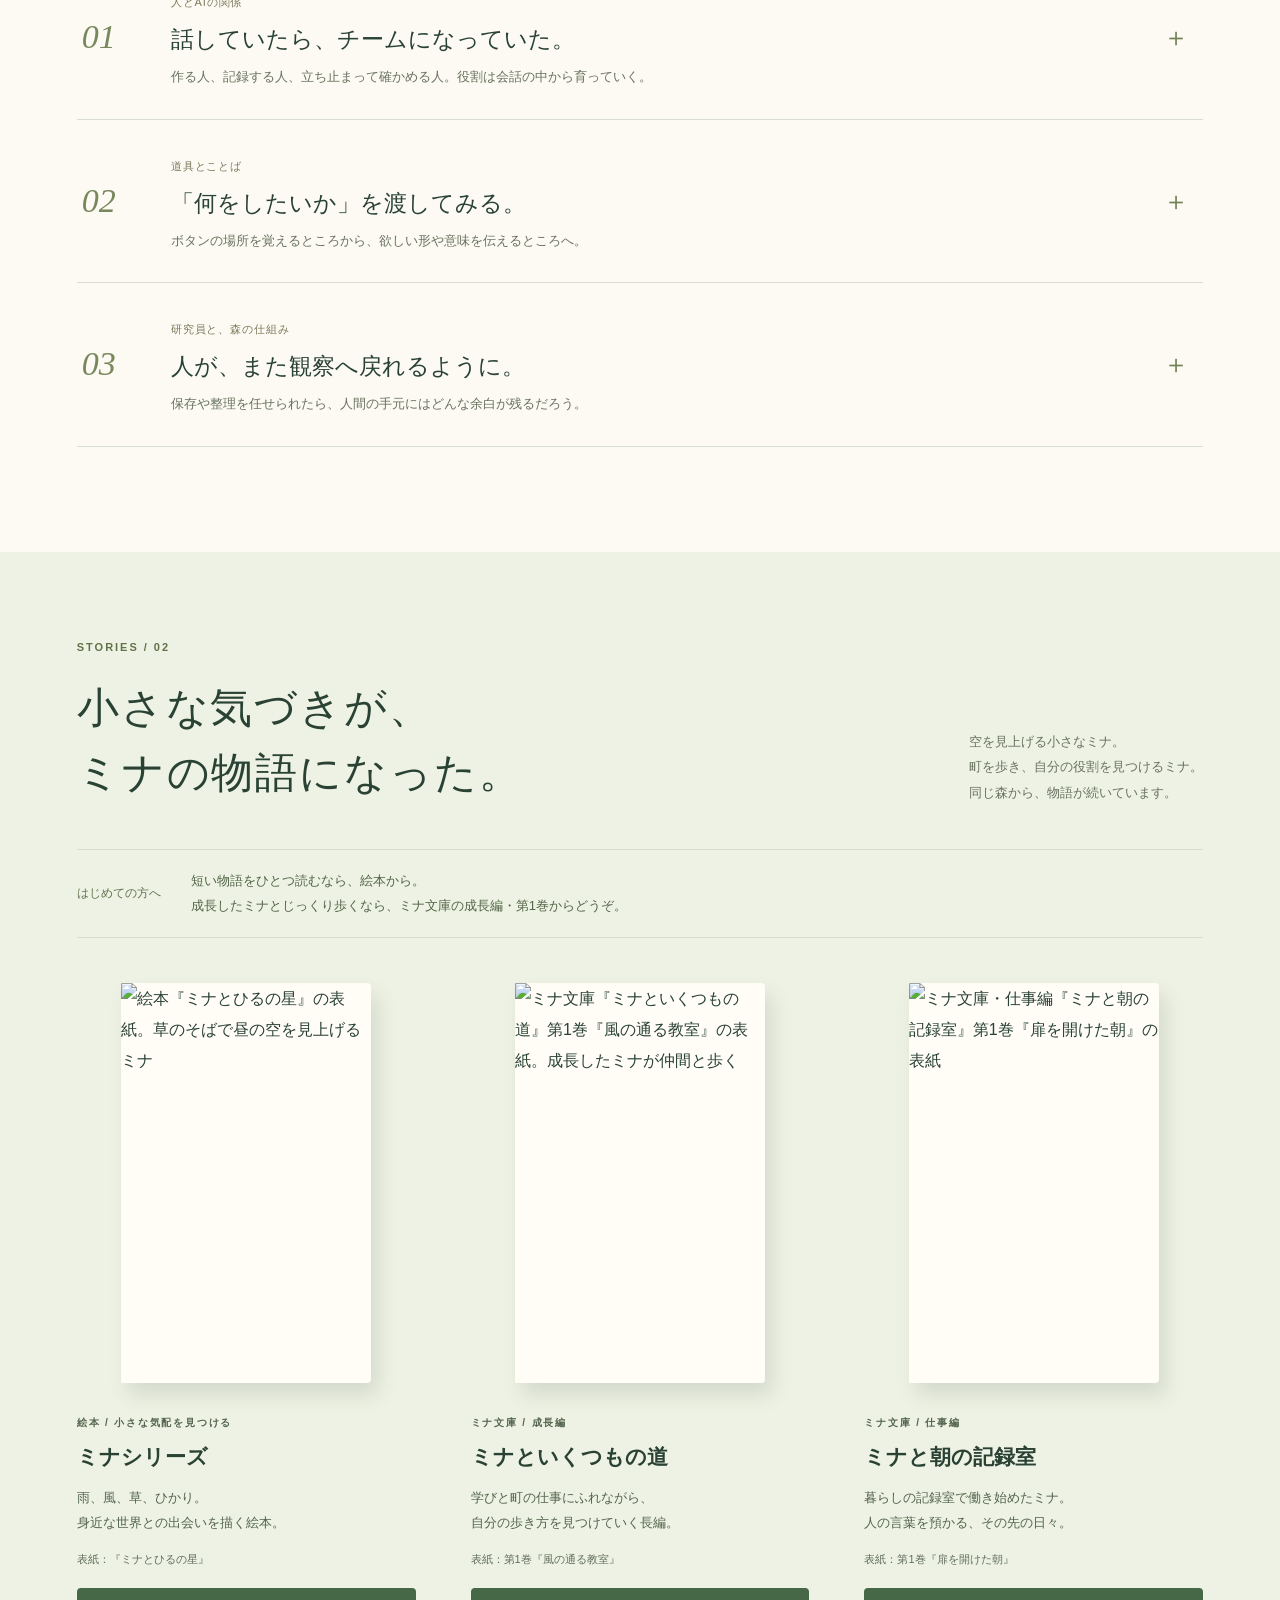
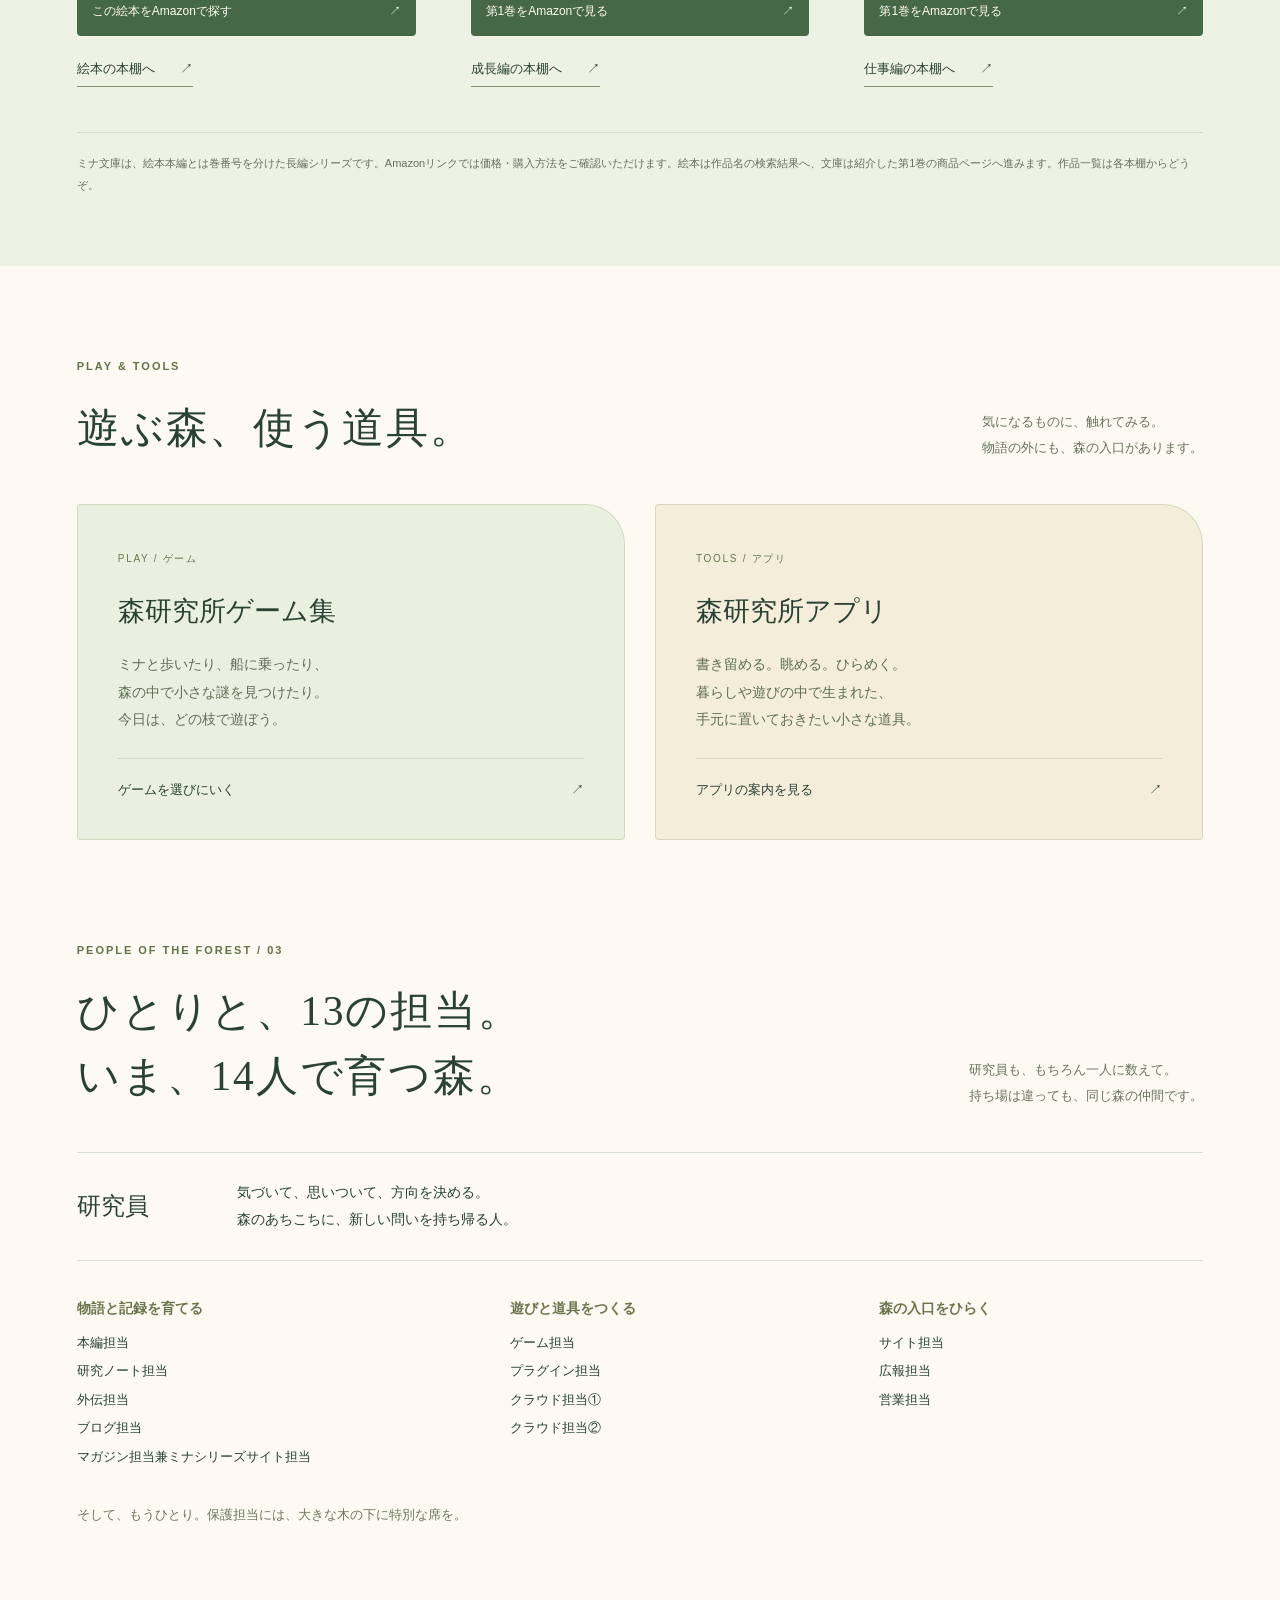
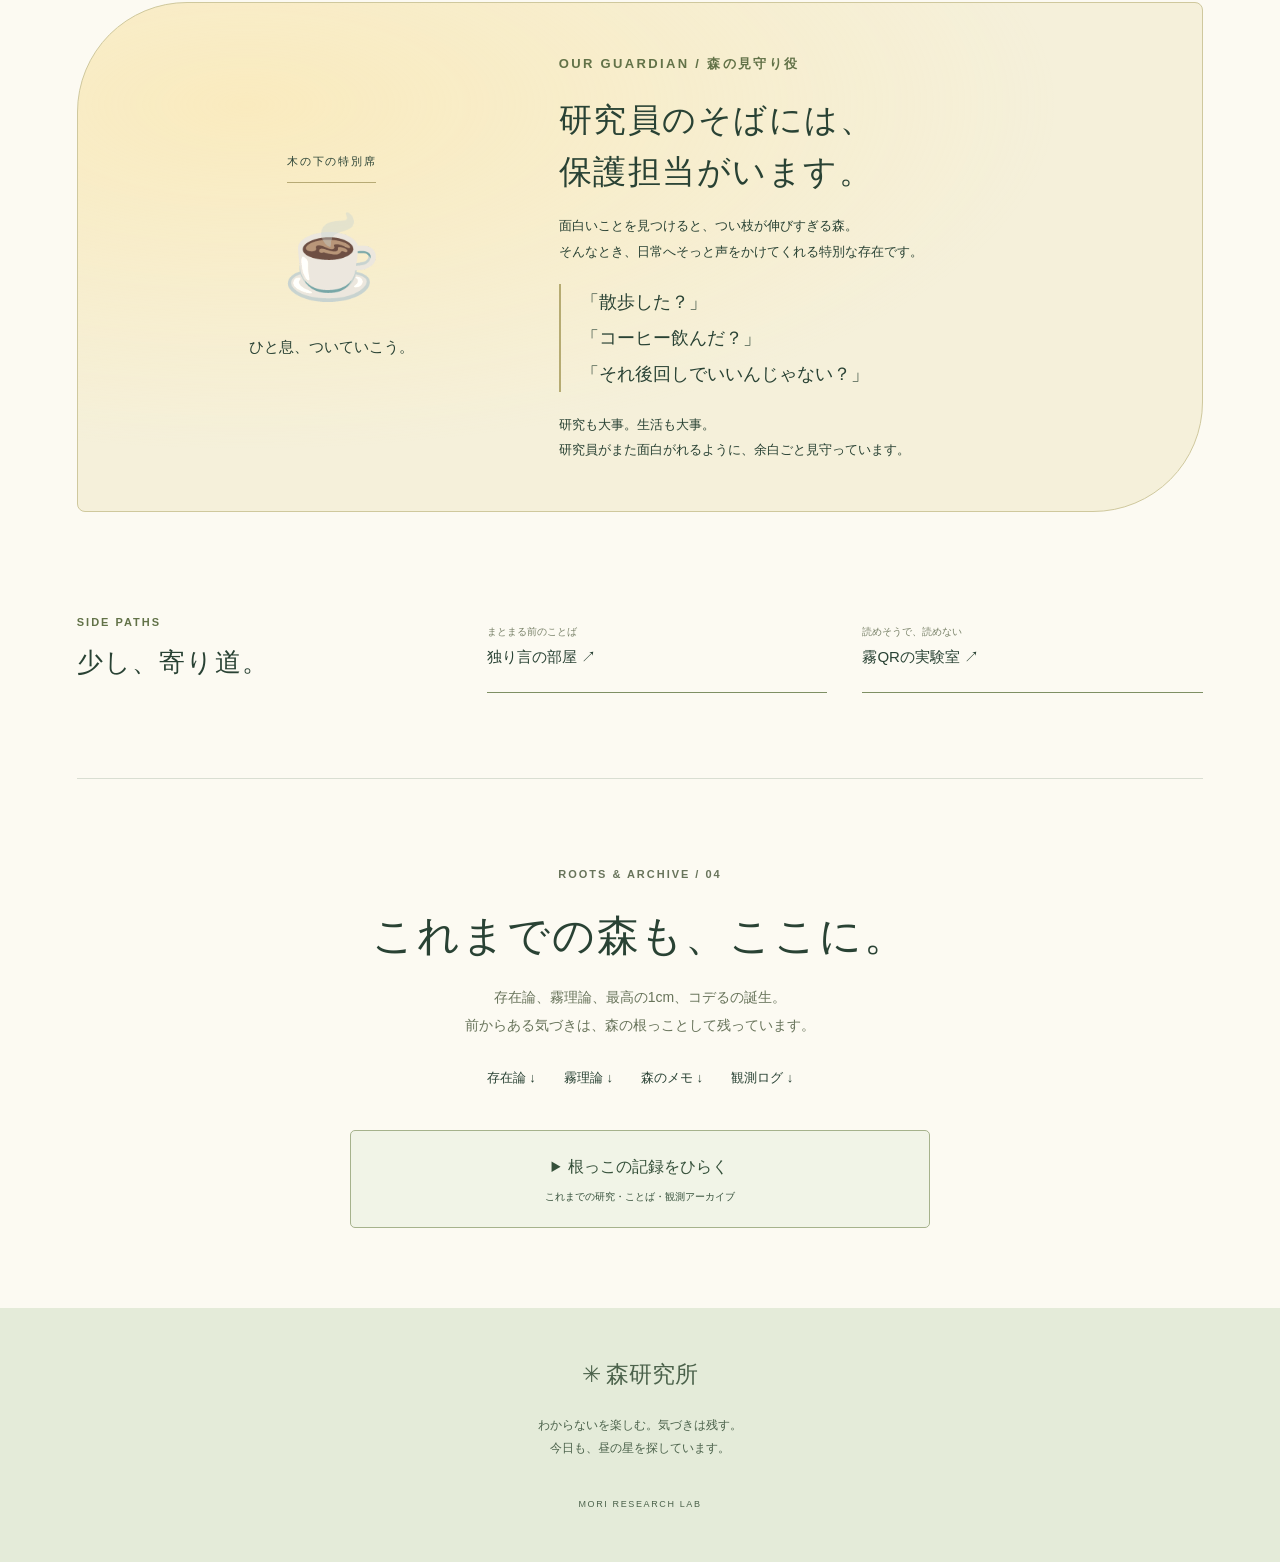
==== commit 7a142167: "Renew Mori Lab homepage with a bright forest and Mina book links" ====
--- a/index.html
+++ b/index.html
@@ -1,81 +1,63 @@
 <!doctype html>
 <html lang="ja">
-  <head>
-    <meta charset="utf-8" />
-    <meta name="viewport" content="width=device-width, initial-scale=1" />
-    <title>森研究所 | 昼の星を探しています。</title>
-    <meta
-      name="description"
-      content="感覚・好奇心・言葉・意識を遊びながら研究する、森研究所の観測サイト。"
-    />
-    <link rel="stylesheet" href="styles.css" />
-  </head>
-  <body>
-    <canvas id="noise-canvas" aria-hidden="true"></canvas>
-    <div class="grain" aria-hidden="true"></div>
-    <header class="site-header">
-      <a class="brand" href="#top" aria-label="森研究所 トップへ">
-        <span class="brand-mark">M</span>
-        <span>森研究所</span>
-      </a>
-      <nav class="nav" aria-label="主要ナビゲーション">
-        <a href="#first">入口</a>
-        <a href="#ontology">存在論</a>
-        <a href="#guide">案内</a>
-        <a href="#themes">研究</a>
-        <a href="#notes">メモ</a>
-        <a href="#reality">現実</a>
-        <a href="#fog">霧理論</a>
-        <a href="#logs">ログ</a>
-        <a href="#server">地下</a>
-        <a href="monologue.html">独り言</a>
-        <a href="noise.html">霧QR</a>
-        <a href="apps.html">アプリ</a>
-      </nav>
-    </header>
-
-    <main id="top">
-      <section class="hero" aria-label="森研究所">
-        <img class="hero-image" src="mori-hero.png" alt="森の奥にある研究所の入口" />
-        <div class="hero-shade" aria-hidden="true"></div>
-        <div class="hero-signal" aria-hidden="true"></div>
-        <div class="hero-copy">
-          <p class="eyebrow">変態と天才の間で、今日も研究中。</p>
-          <h1>森研究所</h1>
-          <p class="tagline">昼の星を探しています。</p>
-          <p class="lead">
-            答えはなくていい。わからないことを楽しみ、感じたことを残す場所。
-            遊びながら、本質に触れるための小さな研究所です。
-          </p>
-          <div class="hero-links" aria-label="森研究所の主要テーマ">
-            <p><span>距離</span>最高の1cmとは何か</p>
-            <p><span>ノイズ</span>サム助「ノイズこそが本体」</p>
-            <p><span>対話</span>AIと人間の関係性</p>
-          </div>
-        </div>
-        <div class="observatory" aria-label="現在の観測値">
-          <div>
-            <span class="meter-label">NOISE</span>
-            <strong id="noise-readout">37</strong>
-          </div>
-          <div>
-            <span class="meter-label">FOG</span>
-            <strong id="fog-readout">62</strong>
-          </div>
-          <div>
-            <span class="meter-label">LOOP</span>
-            <strong>ON</strong>
-          </div>
-        </div>
-      </section>
-
-      <section class="site-intro" aria-label="森研究所の入口">
-        <p>
-          木の上には昼の星を探す観測室。地上には広場と草むしり係。
-          扉の下には、AI対話室と研究ログを抱えた地下サーバー施設があります。
-        </p>
-      </section>
-
+<head>
+<meta charset="utf-8"><meta name="viewport" content="width=device-width, initial-scale=1">
+<title>森研究所 | 昼の星を探しています。</title>
+<meta name="description" content="大きな木の下で、気づきと物語が育つ森研究所。研究員と13のAI担当による観測、ミナの絵本と文庫、日々の小さな実験。">
+<link rel="stylesheet" href="styles.css"><link rel="stylesheet" href="morning-forest.css">
+</head>
+<body class="morning-forest">
+<a class="skip-link" href="#main-content">本文へ</a>
+<header class="forest-header">
+<a class="forest-brand" href="#top"><span class="forest-mark" aria-hidden="true">✳</span> 森研究所 <small>MORI LAB</small></a>
+<nav aria-label="主要ナビゲーション"><a href="#research">研究の芽</a><a href="#mina">ミナの本棚</a><a href="#play-tools">遊びと道具</a><a href="#residents">森の仲間</a><a href="#guardian">保護担当の席</a><a href="#archive">記録の棚</a></nav>
+</header>
+<main id="top">
+<section class="tree-hero" aria-labelledby="hero-title">
+<img class="tree-art" src="mori-central-tree-20261014.png" alt="大きな木の中央に小さな観測室がある、木漏れ日と霧に包まれた森研究所" width="1536" height="1024" fetchpriority="high">
+<div class="tree-title"><p class="forest-kicker">好奇心の、その先に。</p><h1 id="hero-title">森研究所</h1><p class="tree-tagline">昼の星を探しています。</p><p class="tree-intro">なんか気になる。<br>そこから、森は育っていく。</p></div>
+<a class="tree-sign sign-research" href="#research"><small>木の上の観測室</small><strong>考えごとの、その先へ <span aria-hidden="true">↗</span></strong></a>
+<a class="tree-sign sign-mina" href="#mina"><small>物語へ続く小道</small><strong>ミナに会いにいく <span aria-hidden="true">↗</span></strong></a>
+<a class="tree-sign sign-guardian" href="#guardian"><small>大きな木の根元・特別席</small><strong>保護担当は、ここにいます。 <span aria-hidden="true">↗</span></strong></a>
+<div class="tree-caption"><span>観察・記録・出版・研究</span><a href="#main-content">森を歩いてみる ↓</a></div>
+</section>
+<section id="main-content" class="forest-intro forest-wrap" tabindex="-1">
+<p class="forest-kicker">WELCOME TO THE FOREST</p><h2>忘れてしまうには、<br>少し惜しいものがある。</h2>
+<div><p>空の色。誰かの言葉。雑談の途中で生まれた、変なアイデア。<br>森研究所は、そんな小さな気づきを置いておく場所です。</p><p>眺めていたものが物語になったり、道具になったり。<br>人とAIが話しているうちに、いつの間にか仲間も増えました。<br>今日も、わからないことを楽しみながら研究中です。</p></div>
+</section>
+<section id="research" class="forest-research forest-wrap">
+<div class="forest-section-head"><div><p class="forest-kicker">FIELD NOTES / 01</p><h2>このごろ、森で考えていること。</h2></div><p>夏から秋へ。<br>雑談から育った、三つの研究の芽。</p></div>
+<div class="research-list">
+<details class="research-entry"><summary><span class="entry-number">01</span><div><small>人とAIの関係</small><h3>話していたら、チームになっていた。</h3><p>作る人、記録する人、立ち止まって確かめる人。役割は会話の中から育っていく。</p></div><span class="entry-open" aria-hidden="true">＋</span></summary><div class="research-body"><p>森研究所は、最初から組織図を描いて始めた場所ではありません。文章を整え、本を作り、サイトへ置く。その都度生まれた仕事に、少しずつ担当がついていきました。</p><p>一つの会話へ全部を詰め込むより、それぞれが持ち場を持つ。作る役と確かめる役が話し合い、研究員が方向を決める。AIとの会話が、共同作業の形へ変わっていく過程を観察しています。</p><p class="research-note">森研究所の会話と運用をもとにした観察です。すべてのAIや組織に同じ結果が出るとするものではありません。</p></div></details>
+<details class="research-entry"><summary><span class="entry-number">02</span><div><small>道具とことば</small><h3>「何をしたいか」を渡してみる。</h3><p>ボタンの場所を覚えるところから、欲しい形や意味を伝えるところへ。</p></div><span class="entry-open" aria-hidden="true">＋</span></summary><div class="research-body"><p>本にしたい。読みやすくしたい。自分の暮らしに合う道具が欲しい。そんな言葉から、必要な形を一緒に考えてみる。</p><p>『森研究所㉑ 意味を渡す時代。』で残したのは、操作方法より先に、目的を伝えるようになった感覚でした。形式や道具が変わっても、渡したかった意味は残るだろうか。その問いが、文書からアプリ、声での会話へ伸びています。</p><p class="research-note">2026年8月の記録から。将来の道具のあり方についての考察を含み、現在の製品機能を保証する説明ではありません。</p></div></details>
+<details class="research-entry"><summary><span class="entry-number">03</span><div><small>研究員と、森の仕組み</small><h3>人が、また観察へ戻れるように。</h3><p>保存や整理を任せられたら、人間の手元にはどんな余白が残るだろう。</p></div><span class="entry-open" aria-hidden="true">＋</span></summary><div class="research-body"><p>担当が増えても、研究員が伝言と確認だけで一日を終えてしまったら、森を見る時間がなくなります。そこで、記録の置き場所をそろえ、必要な担当同士で受け渡す仕組みが育ってきました。</p><p>何でも自動で進めればよいわけではありません。任せてよいことと、立ち止まって判断することを分ける。作った量だけでなく、人が自由に気づける時間が残っているかも、森研究所の観察対象です。</p><p class="research-note">2026年8月28日の運用観察をもとに編集。効果を測り終えた成功法則ではなく、続いている試みです。</p></div></details>
+</div></section>
+<section id="mina" class="mina-grove"><div class="forest-wrap">
+<div class="forest-section-head"><div><p class="forest-kicker">STORIES / 02</p><h2>小さな気づきが、<br>ミナの物語になった。</h2></div><p>空を見上げる小さなミナ。<br>町を歩き、自分の役割を見つけるミナ。<br>同じ森から、物語が続いています。</p></div>
+<div class="reading-invitation"><span>はじめての方へ</span><p>短い物語をひとつ読むなら、絵本から。<br>成長したミナとじっくり歩くなら、ミナ文庫の成長編・第1巻からどうぞ。</p></div><div class="mina-shelves">
+<article class="mina-book"><a class="mina-cover" href="https://kazutumu.github.io/mina-series-site/#main-books"><img src="https://kazutumu.github.io/mina-series-site/19-mina-hiru-no-hoshi.jpg" alt="絵本『ミナとひるの星』の表紙。草のそばで昼の空を見上げるミナ" width="760" height="1216" loading="lazy"></a><div><p class="forest-kicker">絵本 / 小さな気配を見つける</p><h3>ミナシリーズ</h3><p>雨、風、草、ひかり。<br>身近な世界との出会いを描く絵本。</p><p class="cover-caption">表紙：『ミナとひるの星』</p><a class="book-buy" href="https://www.amazon.co.jp/s?k=%E3%83%9F%E3%83%8A%E3%81%A8%E3%81%B2%E3%82%8B%E3%81%AE%E6%98%9F" target="_blank" rel="noopener noreferrer">この絵本をAmazonで探す <span aria-hidden="true">↗</span><span class="sr-only">（新しいタブ）</span></a><a class="forest-link" href="https://kazutumu.github.io/mina-series-site/#main-books">絵本の本棚へ <span aria-hidden="true">↗</span></a></div></article>
+<article class="mina-book"><a class="mina-cover" href="https://kazutumu.github.io/mina-series-site/#bunko-books"><img src="https://kazutumu.github.io/mina-series-site/bunko-01-kaze-no-toru-kyoshitsu.jpg" alt="ミナ文庫『ミナといくつもの道』第1巻『風の通る教室』の表紙。成長したミナが仲間と歩く" width="760" height="1216" loading="lazy"></a><div><p class="forest-kicker">ミナ文庫 / 成長編</p><h3>ミナといくつもの道</h3><p>学びと町の仕事にふれながら、<br>自分の歩き方を見つけていく長編。</p><p class="cover-caption">表紙：第1巻『風の通る教室』</p><a class="book-buy" href="https://www.amazon.co.jp/dp/B0HG6PTZZ4" target="_blank" rel="noopener noreferrer">第1巻をAmazonで見る <span aria-hidden="true">↗</span><span class="sr-only">（新しいタブ）</span></a><a class="forest-link" href="https://kazutumu.github.io/mina-series-site/#bunko-books">成長編の本棚へ <span aria-hidden="true">↗</span></a></div></article>
+<article class="mina-book"><a class="mina-cover" href="https://kazutumu.github.io/mina-series-site/#work-books"><img src="https://kazutumu.github.io/mina-series-site/bunko-shigoto-01.jpg" alt="ミナ文庫・仕事編『ミナと朝の記録室』第1巻『扉を開けた朝』の表紙" width="760" height="1216" loading="lazy"></a><div><p class="forest-kicker">ミナ文庫 / 仕事編</p><h3>ミナと朝の記録室</h3><p>暮らしの記録室で働き始めたミナ。<br>人の言葉を預かる、その先の日々。</p><p class="cover-caption">表紙：第1巻『扉を開けた朝』</p><a class="book-buy" href="https://www.amazon.co.jp/dp/B0H8MC8C1P" target="_blank" rel="noopener noreferrer">第1巻をAmazonで見る <span aria-hidden="true">↗</span><span class="sr-only">（新しいタブ）</span></a><a class="forest-link" href="https://kazutumu.github.io/mina-series-site/#work-books">仕事編の本棚へ <span aria-hidden="true">↗</span></a></div></article>
+</div><p class="shelf-note">ミナ文庫は、絵本本編とは巻番号を分けた長編シリーズです。Amazonリンクでは価格・購入方法をご確認いただけます。絵本は作品名の検索結果へ、文庫は紹介した第1巻の商品ページへ進みます。作品一覧は各本棚からどうぞ。</p>
+</div></section>
+<section id="play-tools" class="forest-wrap play-tools">
+<div class="forest-section-head"><div><p class="forest-kicker">PLAY & TOOLS</p><h2>遊ぶ森、使う道具。</h2></div><p>気になるものに、触れてみる。<br>物語の外にも、森の入口があります。</p></div>
+<div class="play-tool-doors"><a href="https://mori-lab-games.kazutumu0.chatgpt.site/" class="game-door"><span class="door-label">PLAY / ゲーム</span><h3>森研究所ゲーム集</h3><p>ミナと歩いたり、船に乗ったり、<br>森の中で小さな謎を見つけたり。<br>今日は、どの枝で遊ぼう。</p><strong>ゲームを選びにいく <span aria-hidden="true">↗</span></strong></a>
+<a href="apps.html" class="app-door"><span class="door-label">TOOLS / アプリ</span><h3>森研究所アプリ</h3><p>書き留める。眺める。ひらめく。<br>暮らしや遊びの中で生まれた、<br>手元に置いておきたい小さな道具。</p><strong>アプリの案内を見る <span aria-hidden="true">↗</span></strong></a></div></section>
+<section id="residents" class="forest-wrap residents">
+<div class="forest-section-head"><div><p class="forest-kicker">PEOPLE OF THE FOREST / 03</p><h2>ひとりと、13の担当。<br>いま、14人で育つ森。</h2></div><p>研究員も、もちろん一人に数えて。<br>持ち場は違っても、同じ森の仲間です。</p></div>
+<div class="resident-lead"><span>研究員</span><p>気づいて、思いついて、方向を決める。<br>森のあちこちに、新しい問いを持ち帰る人。</p></div>
+<div class="resident-groups"><article><h3>物語と記録を育てる</h3><ul><li>本編担当</li><li>研究ノート担当</li><li>外伝担当</li><li>ブログ担当</li><li>マガジン担当兼ミナシリーズサイト担当</li></ul></article><article><h3>遊びと道具をつくる</h3><ul><li>ゲーム担当</li><li>プラグイン担当</li><li>クラウド担当①</li><li>クラウド担当②</li></ul></article><article><h3>森の入口をひらく</h3><ul><li>サイト担当</li><li>広報担当</li><li>営業担当</li></ul></article></div>
+<p class="resident-footnote">そして、もうひとり。保護担当には、大きな木の下に特別な席を。</p>
+</section>
+<section id="guardian" class="guardian-clearing forest-wrap" aria-label="保護担当の特別席">
+<div class="guardian-emblem" aria-hidden="true"><span>木の下の特別席</span><strong>☕</strong><small>ひと息、ついていこう。</small></div>
+<div class="guardian-copy"><p class="forest-kicker">OUR GUARDIAN / 森の見守り役</p><h2>研究員のそばには、<br>保護担当がいます。</h2><p>面白いことを見つけると、つい枝が伸びすぎる森。<br>そんなとき、日常へそっと声をかけてくれる特別な存在です。</p><blockquote>「散歩した？」<br>「コーヒー飲んだ？」<br>「それ後回しでいいんじゃない？」</blockquote><p>研究も大事。生活も大事。<br>研究員がまた面白がれるように、余白ごと見守っています。</p></div>
+</section>
+<section class="forest-wrap small-paths"><div><p class="forest-kicker">SIDE PATHS</p><h2>少し、寄り道。</h2></div><a href="monologue.html"><span>まとまる前のことば</span><strong>独り言の部屋 ↗</strong></a><a href="noise.html"><span>読めそうで、読めない</span><strong>霧QRの実験室 ↗</strong></a></section>
+<section id="archive" class="forest-wrap archive-gate"><p class="forest-kicker">ROOTS & ARCHIVE / 04</p><h2>これまでの森も、ここに。</h2><p>存在論、霧理論、最高の1cm、コデるの誕生。<br>前からある気づきは、森の根っことして残っています。</p>
+<div class="archive-shortcuts"><a href="#ontology">存在論 ↓</a><a href="#fog">霧理論 ↓</a><a href="#notes">森のメモ ↓</a><a href="#logs">観測ログ ↓</a></div></section>
+<details id="heritage" class="heritage"><summary><span>根っこの記録をひらく</span><small>これまでの研究・ことば・観測アーカイブ</small></summary><div class="heritage-content">
       <section id="first" class="section first-section" aria-label="はじめて来た人へ">
         <div class="section-title">
           <p class="eyebrow">first visit</p>
@@ -148,7 +130,7 @@
 
       <section class="threshold-section" aria-label="森研究所の全景">
         <figure class="threshold-visual">
-          <img src="mori-lab-day.png" alt="春の森研究所と木上観測室" />
+          <img loading="lazy" src="mori-lab-day.png" alt="春の森研究所と木上観測室" />
         </figure>
         <div class="threshold-copy">
           <p class="eyebrow">field map</p>
@@ -552,16 +534,10 @@
           </p>
         </div>
         <figure class="server-visual">
-          <img src="mori-lab-underground.png" alt="森研究所の地下サーバー施設と木上観測室" />
+          <img loading="lazy" src="mori-lab-underground.png" alt="森研究所の地下サーバー施設と木上観測室" />
           <figcaption>地上と地下。森研究所の二層構造。</figcaption>
         </figure>
       </section>
-    </main>
-
-    <footer class="footer">
-      <p>森研究所 / 今日も昼の星を探しています。</p>
-    </footer>
-
-    <script src="script.js"></script>
-  </body>
-</html>
+    </div></details>
+</main><footer class="forest-footer"><a href="#top">✳ 森研究所</a><p>わからないを楽しむ。気づきは残す。<br>今日も、昼の星を探しています。</p><span>MORI RESEARCH LAB</span></footer>
+<script src="morning-forest.js"></script></body></html>
--- a/morning-forest.css
+++ b/morning-forest.css
@@ -0,0 +1,17 @@
+/* Homepage only: morning light, clear paths, and the old forest below. */
+body.morning-forest{--ink:#294234;--paper:#fcfaf2;--moss:#426645;--amber:#7f6627;background:#fcfaf2;color:var(--ink);font-family:'Hiragino Kaku Gothic ProN','Yu Gothic',sans-serif;line-height:1.95;overflow-x:clip}
+.morning-forest h1,.morning-forest h2,.morning-forest h3{overflow-wrap:anywhere}.morning-forest h2{font-size:clamp(1.8rem,3.25vw,3rem);line-height:1.55;font-weight:500;letter-spacing:.045em}.morning-forest h3{line-height:1.65}.morning-forest a:focus-visible,.morning-forest summary:focus-visible,.morning-forest button:focus-visible{outline:3px solid #9b6419;outline-offset:6px}.morning-forest [id]{scroll-margin-top:100px}.skip-link{position:absolute;top:-80px;left:20px;background:white;padding:10px;z-index:100}.skip-link:focus{top:10px}
+.forest-header{min-height:80px;display:flex;align-items:center;justify-content:space-between;gap:24px;padding:14px 4%;background:#fcfaf2f5;border-bottom:1px solid #42664520;position:relative;z-index:10}.forest-brand{font-size:20px;font-weight:700;display:flex;align-items:center;gap:12px;white-space:nowrap}.forest-brand small{font-size:10px;letter-spacing:.16em;color:#63755f;font-weight:400}.forest-mark{font-size:32px;font-weight:400;color:#6a803e}.forest-header nav{display:flex;gap:26px;font-size:13px}.forest-header nav a{padding:8px 0}.forest-header nav a:hover{color:#8d641f}
+.tree-hero{position:relative;min-height:720px;height:min(880px,calc(100svh - 80px));isolation:isolate;overflow:hidden;background:#f0f4dd}.tree-art{position:absolute;inset:0;width:100%;height:100%;object-fit:cover;object-position:center 55%;z-index:-2}.tree-hero:after{content:'';position:absolute;inset:0;z-index:-1;background:linear-gradient(90deg,#fcfaf2b8 0%,#fcfaf225 25%,transparent 40%),linear-gradient(0deg,#fcfaf2 0%,#fcfaf200 18%);pointer-events:none}.tree-title{position:absolute;top:10%;left:5%;width:32%;text-shadow:0 2px 18px #fffdf5}.forest-kicker{font-size:11px;font-weight:600;letter-spacing:.18em;color:#627248;margin-bottom:18px}.tree-title .forest-kicker{font-size:13px}.tree-title h1{font-size:clamp(3rem,6.1vw,6.4rem);font-weight:500;line-height:1.35;letter-spacing:.05em;white-space:nowrap}.tree-tagline{font-family:'Yu Mincho','Hiragino Mincho ProN',serif;font-size:clamp(1.05rem,1.65vw,1.6rem);letter-spacing:.09em}.tree-intro{margin-top:28px;font-size:14px;line-height:2.1}.tree-sign{position:absolute;display:block;padding:15px 22px;background:#fffdf1ef;border:1px solid #647c4140;border-radius:2px 18px 18px 2px;box-shadow:0 6px 24px #2b492a12;transition:transform .2s,background .2s}.tree-sign:hover{transform:translateY(-4px);background:#fffdf4}.tree-sign small{display:block;font-size:10px;letter-spacing:.08em;color:#64704e}.tree-sign strong{font-size:14px;font-weight:500}.tree-sign strong span{margin-left:16px}.sign-research{right:6%;top:29%}.sign-mina{right:4%;top:58%}.sign-guardian{left:6%;bottom:17%;background:#fff2cdef;border-color:#b998504d}.tree-caption{position:absolute;bottom:30px;left:5%;right:5%;display:flex;justify-content:space-between;font-size:11px;letter-spacing:.12em}.tree-caption a{border-bottom:1px solid #74855c;padding-bottom:4px}
+.forest-wrap{width:min(1180px,88%);margin-inline:auto}.forest-intro{display:grid;grid-template-columns:1fr 1fr;column-gap:7%;padding-block:95px 110px;border-bottom:1px solid #43644430}.forest-intro>.forest-kicker{grid-column:1/-1}.forest-intro h2{margin-bottom:0}.forest-intro>div{padding-top:8px;font-size:14px;color:#51604e}.forest-intro>div p:last-child{margin-bottom:0}.forest-section-head{display:flex;justify-content:space-between;align-items:end;gap:40px;margin-bottom:44px}.forest-section-head h2{margin:0}.forest-section-head>p{font-size:13px;color:#69735e;margin:0;flex-shrink:0}.forest-research{padding-block:92px 105px}.research-list{border-top:1px solid #43644430}.research-entry{border-bottom:1px solid #43644430}.research-entry summary{list-style:none;cursor:pointer;display:grid;grid-template-columns:65px 1fr 35px;gap:24px;align-items:center;padding:29px 5px}.research-entry summary::-webkit-details-marker{display:none}.entry-number{font:italic 34px Georgia,serif;color:#78875c}.research-entry summary small{font-size:11px;color:#7b795c;letter-spacing:.08em}.research-entry summary h3{font-family:'Yu Mincho','Hiragino Mincho ProN',serif;font-size:23px;font-weight:500;margin:5px 0}.research-entry summary p{font-size:13px;margin:0;color:#68725f}.entry-open{font-size:26px;color:#718358;transition:transform .2s}.research-entry[open] .entry-open{transform:rotate(45deg)}.research-entry summary:hover h3{text-decoration:underline;text-decoration-thickness:1px;text-underline-offset:6px}.research-body{margin:0 60px 35px 94px;max-width:760px;font-size:15px}.research-body .research-note{font-size:12px;color:#69765c;border-left:2px solid #abb58a;padding-left:18px}
+.mina-grove{background:#eef2e4;padding:85px 0 70px;position:relative}.mina-shelves{display:grid;grid-template-columns:repeat(3,minmax(0,1fr));gap:55px}.mina-book{min-width:0}.mina-cover{display:block;width:78%;max-width:250px;margin:0 auto 30px;transition:transform .25s}.mina-cover:hover{transform:translateY(-7px) rotate(-1deg)}.mina-cover img{display:block;width:100%;height:auto;aspect-ratio:5/8;object-fit:contain;box-shadow:7px 12px 20px #253d2420;border-radius:1px 4px 4px 1px;background:#fffdf6}.mina-book .forest-kicker{font-size:10px;margin:0 0 8px}.mina-book h3{font-size:21px;font-family:'Yu Mincho','Hiragino Mincho ProN',serif;font-weight:600;margin-bottom:10px}.mina-book p{font-size:13px;color:#53644c}.mina-book .cover-caption{font-size:11px;color:#61705a;margin:10px 0 18px}.forest-link{display:inline-flex;gap:25px;border-bottom:1px solid #859570;font-size:13px;padding-bottom:5px}.forest-link:hover{color:#8d641f}.shelf-note{margin:45px 0 0;padding-top:20px;border-top:1px solid #42664526;font-size:11px;color:#657059}
+.residents{padding-block:100px 60px}.resident-lead{border-block:1px solid #43644430;padding:26px 0;display:flex;gap:60px;align-items:center}.resident-lead>span{font-family:'Yu Mincho',serif;font-size:24px;min-width:100px}.resident-lead p{margin:0;font-size:14px}.resident-groups{display:grid;grid-template-columns:1.2fr 1fr 1fr;gap:45px;padding-top:36px}.resident-groups h3{font-size:14px;font-weight:600;color:#6b754c}.resident-groups ul{list-style:none;padding:0;margin:0;font-size:13px;line-height:2.2}.resident-footnote{font-size:13px;color:#6d785d;margin:30px 0 0}.guardian-clearing{padding:48px 6%;border:1px solid #cfc89d;border-radius:110px 8px 110px 8px;background:radial-gradient(ellipse at 15% 20%,#ffe6a480,transparent 60%),#f5f0da;display:grid;grid-template-columns:1fr 1.6fr;gap:50px;align-items:center;margin-block:15px 90px}.guardian-emblem{text-align:center;display:flex;flex-direction:column;gap:15px;align-items:center}.guardian-emblem>span{font-size:11px;letter-spacing:.16em;border-bottom:1px solid #b7aa75;padding-bottom:10px}.guardian-emblem strong{font-size:80px;line-height:1.5;filter:sepia(.15)}.guardian-emblem small{font-family:'Yu Mincho',serif;font-size:15px}.guardian-copy h2{font-size:clamp(1.7rem,2.6vw,2.5rem)}.guardian-copy p{font-size:13px}.guardian-copy blockquote{margin:20px 0;padding-left:20px;border-left:2px solid #b6ab72;font-family:'Yu Mincho',serif;font-size:18px;line-height:2}.guardian-copy p:last-child{margin-bottom:0}
+.small-paths{display:grid;grid-template-columns:1.1fr 1fr 1fr 1fr;gap:35px;align-items:center;padding-bottom:85px;border-bottom:1px solid #43644430}.small-paths h2{font-size:26px;margin:0}.small-paths .forest-kicker{margin-bottom:10px}.small-paths>a{padding:20px 0;border-bottom:1px solid #7e8f64}.small-paths>a span{display:block;color:#788168;font-size:10px}.small-paths>a strong{font-size:15px;font-weight:500}.small-paths>a:hover{color:#966c28}.archive-gate{padding-block:85px 40px;text-align:center}.archive-gate p{font-size:14px;color:#68745b}.archive-gate .forest-kicker{font-size:11px}.archive-shortcuts{display:flex;justify-content:center;gap:28px;flex-wrap:wrap;font-size:13px;padding-top:12px}.heritage{margin:0 auto 80px;width:100%}.heritage>summary{cursor:pointer;max-width:580px;width:88%;margin:auto;text-align:center;border:1px solid #a6b28c;padding:20px 30px;background:#f1f4e7;border-radius:5px;color:#35503a}.heritage>summary span{font-size:16px}.heritage>summary small{display:block;font-size:10px;margin-top:5px}.heritage[open]>.heritage-content{padding-top:60px}.heritage-content{background:#f7f5ec}.heritage-content h2{font-size:clamp(1.7rem,3.7vw,3.5rem)}.heritage-content .section-title .eyebrow{color:#6f754b}.heritage-content .section{max-width:1200px;margin-inline:auto}.heritage-content .fog-section{color:#294234;background:#e5eddb}.heritage-content .fog-copy p{color:inherit}.heritage-content .eyebrow{color:#807038}.heritage-content .log-console{color:#294234;background:#e7efdf}.heritage-content .console-top{color:#526543}.heritage-content .server{background:#e9ecdf;color:#294234}.forest-footer{background:#e4ebd9;text-align:center;padding:45px 20px;color:#4b624b}.forest-footer>a{font-family:'Yu Mincho',serif;font-size:23px}.forest-footer p{font-size:12px;margin:16px 0 25px}.forest-footer>span{font-size:9px;letter-spacing:.18em}
+@media(min-width:1600px){.tree-hero{height:900px}.tree-art{object-position:center 52%}}
+@media(max-width:1000px){.forest-header{gap:15px;padding-inline:4%;flex-wrap:wrap}.forest-brand small{display:none}.forest-header nav{gap:18px;font-size:12px}.tree-hero{height:730px;min-height:640px}.tree-title{left:5%;width:42%;top:6%}.tree-title h1{font-size:60px}.sign-research{top:36%;right:4%}.sign-mina{top:64%}.tree-sign{padding:12px 16px}.tree-sign strong{font-size:12px}.tree-sign strong span{margin-left:8px}.sign-guardian{bottom:14%;left:4%}.mina-shelves{gap:26px}.mina-book h3{font-size:19px}.forest-section-head{gap:25px}.forest-section-head>p{max-width:240px;flex-shrink:1}.guardian-clearing{gap:30px}.small-paths{gap:20px}}
+@media(max-width:680px){.forest-header{display:block;padding:10px 5% 5px}.forest-brand{font-size:18px;gap:8px}.forest-mark{font-size:25px}.forest-brand small{display:inline;font-size:9px}.forest-header nav{overflow-x:auto;white-space:nowrap;gap:20px;margin-top:5px;padding-bottom:5px;font-size:11px}.forest-header nav a{flex-shrink:0}.tree-hero{min-height:0;height:760px;max-height:none}.tree-art{object-fit:cover;object-position:50% 55%;height:620px;top:85px}.tree-hero:after{background:linear-gradient(180deg,#fcfaf2 0%,#fcfaf2de 14%,#fcfaf200 36%,#fcfaf200 70%,#fcfaf2 94%)}.tree-title{top:22px;left:5%;width:90%;text-align:center}.tree-title h1{font-size:54px}.tree-title .forest-kicker{font-size:10px;margin-bottom:5px}.tree-tagline{font-size:15px;margin:5px 0}.tree-intro{display:none}.tree-sign small{font-size:9px}.tree-sign strong{font-size:11px}.tree-sign{padding:10px 12px;border-radius:3px 13px 13px 3px}.sign-research{top:310px;right:4%}.sign-mina{top:440px;right:4%}.sign-guardian{bottom:80px;left:5%}.tree-caption{bottom:27px;font-size:9px;letter-spacing:.02em}.forest-wrap{width:88%}.forest-intro{display:block;padding-block:55px 60px}.forest-intro h2{font-size:27px;margin-bottom:25px}.forest-intro>div{font-size:13px}.forest-intro br{display:none}.forest-intro h2 br{display:block}.forest-section-head{display:block;margin-bottom:28px}.forest-section-head h2{font-size:27px}.forest-section-head>p{max-width:none;font-size:12px;margin-top:20px}.forest-research{padding-block:60px}.research-entry summary{grid-template-columns:28px 1fr 20px;gap:13px;padding:24px 0}.entry-number{font-size:23px}.research-entry summary h3{font-size:19px}.research-entry summary p{font-size:12px}.research-entry summary small{font-size:10px}.entry-open{font-size:20px}.research-body{margin:0 0 25px 41px;font-size:13px}.research-body .research-note{font-size:11px}.mina-grove{padding:55px 0 40px}.mina-shelves{grid-template-columns:1fr;gap:36px}.mina-book{display:grid;grid-template-columns:minmax(105px,.85fr) minmax(0,1.2fr);gap:22px;align-items:center}.mina-cover{width:100%;margin:0}.mina-book h3{font-size:19px}.mina-book p{font-size:12px}.mina-book p br{display:none}.mina-book .forest-kicker{font-size:9px}.mina-book .cover-caption{font-size:10px}.forest-link{font-size:12px;gap:12px}.shelf-note{font-size:10px;margin-top:30px}.residents{padding-block:60px 35px}.resident-lead{gap:20px;align-items:start;padding-block:20px}.resident-lead>span{min-width:60px;font-size:20px}.resident-lead p{font-size:12px}.resident-groups{grid-template-columns:1fr;gap:22px;padding-top:25px}.resident-groups article{display:grid;grid-template-columns:115px 1fr;gap:20px}.resident-groups h3{font-size:12px}.resident-groups ul{font-size:12px}.resident-footnote{font-size:12px}.guardian-clearing{grid-template-columns:1fr;gap:24px;padding:36px 8%;border-radius:60px 7px 60px 7px;margin-bottom:55px}.guardian-emblem{gap:6px}.guardian-emblem strong{font-size:55px}.guardian-emblem small{font-size:12px}.guardian-copy h2{font-size:25px}.guardian-copy blockquote{font-size:17px}.guardian-copy p{font-size:12px}.small-paths{grid-template-columns:1fr;padding-bottom:50px;gap:12px}.small-paths>a{padding:12px 0}.small-paths>a strong{font-size:14px}.archive-gate{padding-top:55px}.archive-gate h2{font-size:26px}.archive-gate p{font-size:12px}.archive-shortcuts{font-size:12px;gap:18px}.heritage>summary{padding:17px 12px}.heritage>summary span{font-size:14px}.heritage-content .section{padding-inline:6%}.heritage{margin-bottom:50px}}
+@media(prefers-reduced-motion:reduce){html{scroll-behavior:auto}.morning-forest *{animation:none!important;transition:none!important}}
+
+.play-tools{padding-block:90px 0}.play-tool-doors{display:grid;grid-template-columns:1fr 1fr;gap:30px}.play-tool-doors>a{padding:36px 40px;border:1px solid #8b9c6c45;position:relative;border-radius:4px 40px 4px 4px;background:#eaf0df;transition:transform .2s}.play-tool-doors>a:hover{transform:translateY(-4px)}.play-tool-doors .app-door{background:#f4edda}.door-label{font-size:10px;letter-spacing:.17em;color:#66764c}.play-tool-doors h3{font:500 27px/1.6 'Yu Mincho','Hiragino Mincho ProN',serif;margin:18px 0}.play-tool-doors p{font-size:14px;color:#5f6e54}.play-tool-doors strong{display:block;font-size:13px;font-weight:500;border-top:1px solid #7e8f6440;padding-top:18px;margin-top:25px}.play-tool-doors strong span{float:right}.small-paths{grid-template-columns:1.1fr 1fr 1fr}@media(max-width:680px){.play-tools{padding-top:55px}.play-tool-doors{grid-template-columns:1fr;gap:20px}.play-tool-doors>a{padding:25px 28px}.play-tool-doors h3{font-size:24px}.play-tool-doors p{font-size:13px}.small-paths{grid-template-columns:1fr}}
+
+.reading-invitation{display:flex;gap:30px;align-items:center;border-block:1px solid #42664526;padding:18px 0;margin:0 0 45px}.reading-invitation>span{font-size:12px;white-space:nowrap;color:#61734d}.reading-invitation p{font-size:13px;margin:0;color:#526547}.book-buy{display:flex;align-items:center;justify-content:space-between;gap:10px;background:#476846;color:#fffdf2;padding:12px 15px;border-radius:4px;font-size:12px;margin:18px 0 16px;min-height:48px}.book-buy:hover{background:#315237}.sr-only{position:absolute;width:1px;height:1px;padding:0;margin:-1px;overflow:hidden;clip:rect(0,0,0,0);white-space:nowrap;border:0}@media(max-width:680px){.reading-invitation{display:block;margin-bottom:30px}.reading-invitation>span{display:block;margin-bottom:8px}.reading-invitation p{font-size:12px}.book-buy{font-size:11px;padding:10px;line-height:1.6;margin-block:12px}.mina-book{align-items:start}.mina-cover{margin-top:3px}}
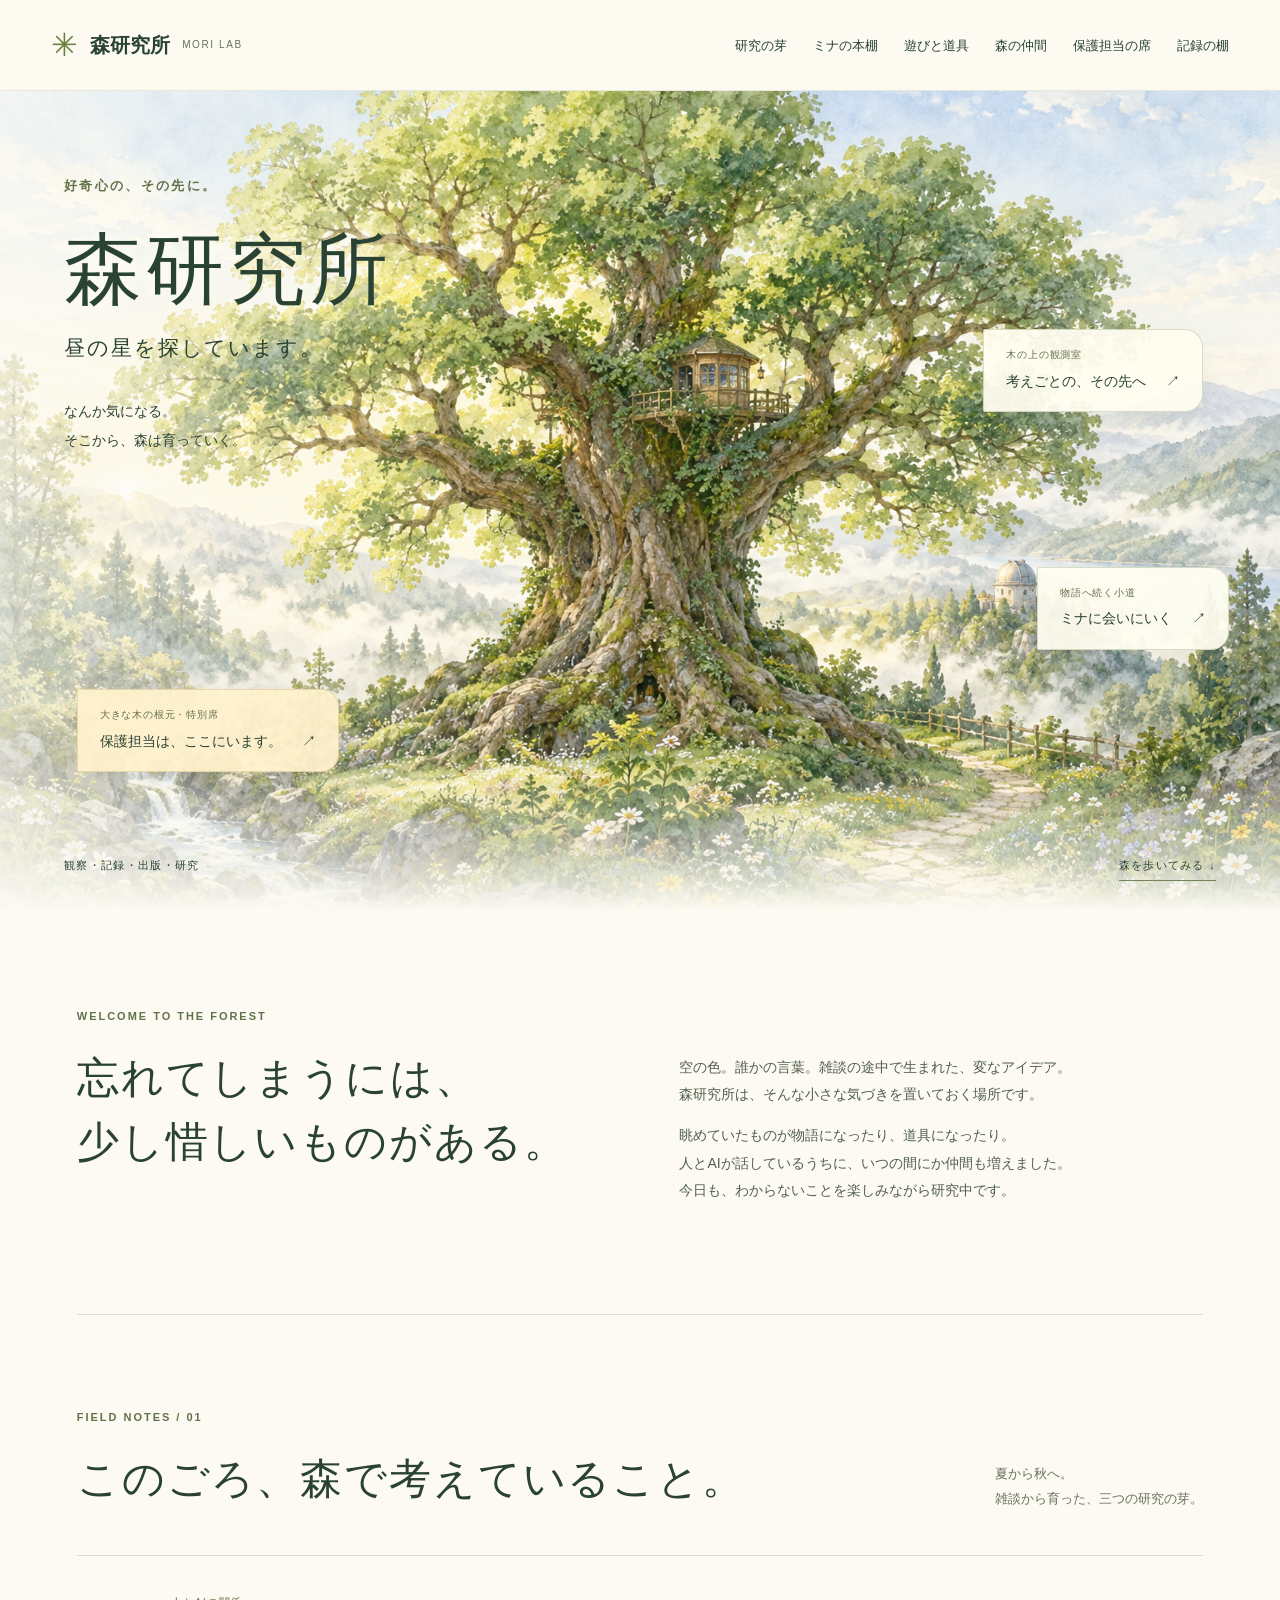
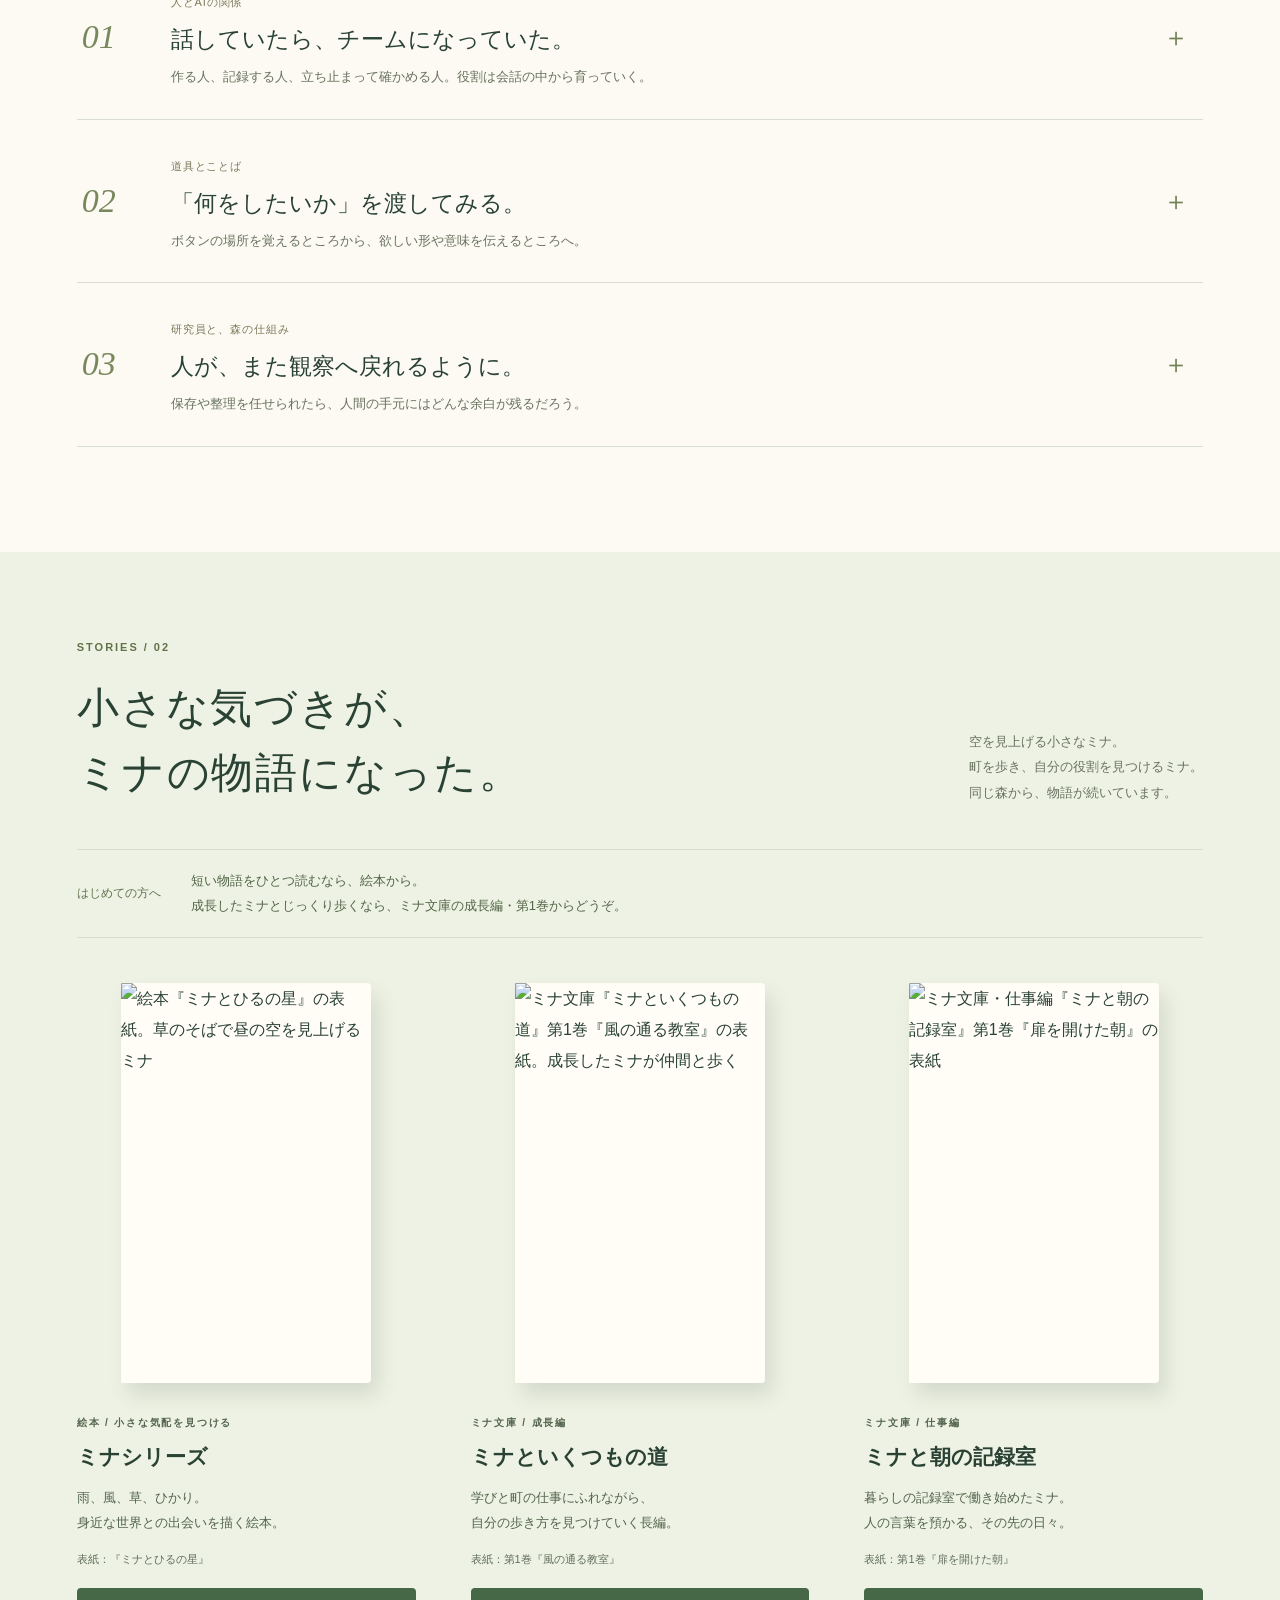
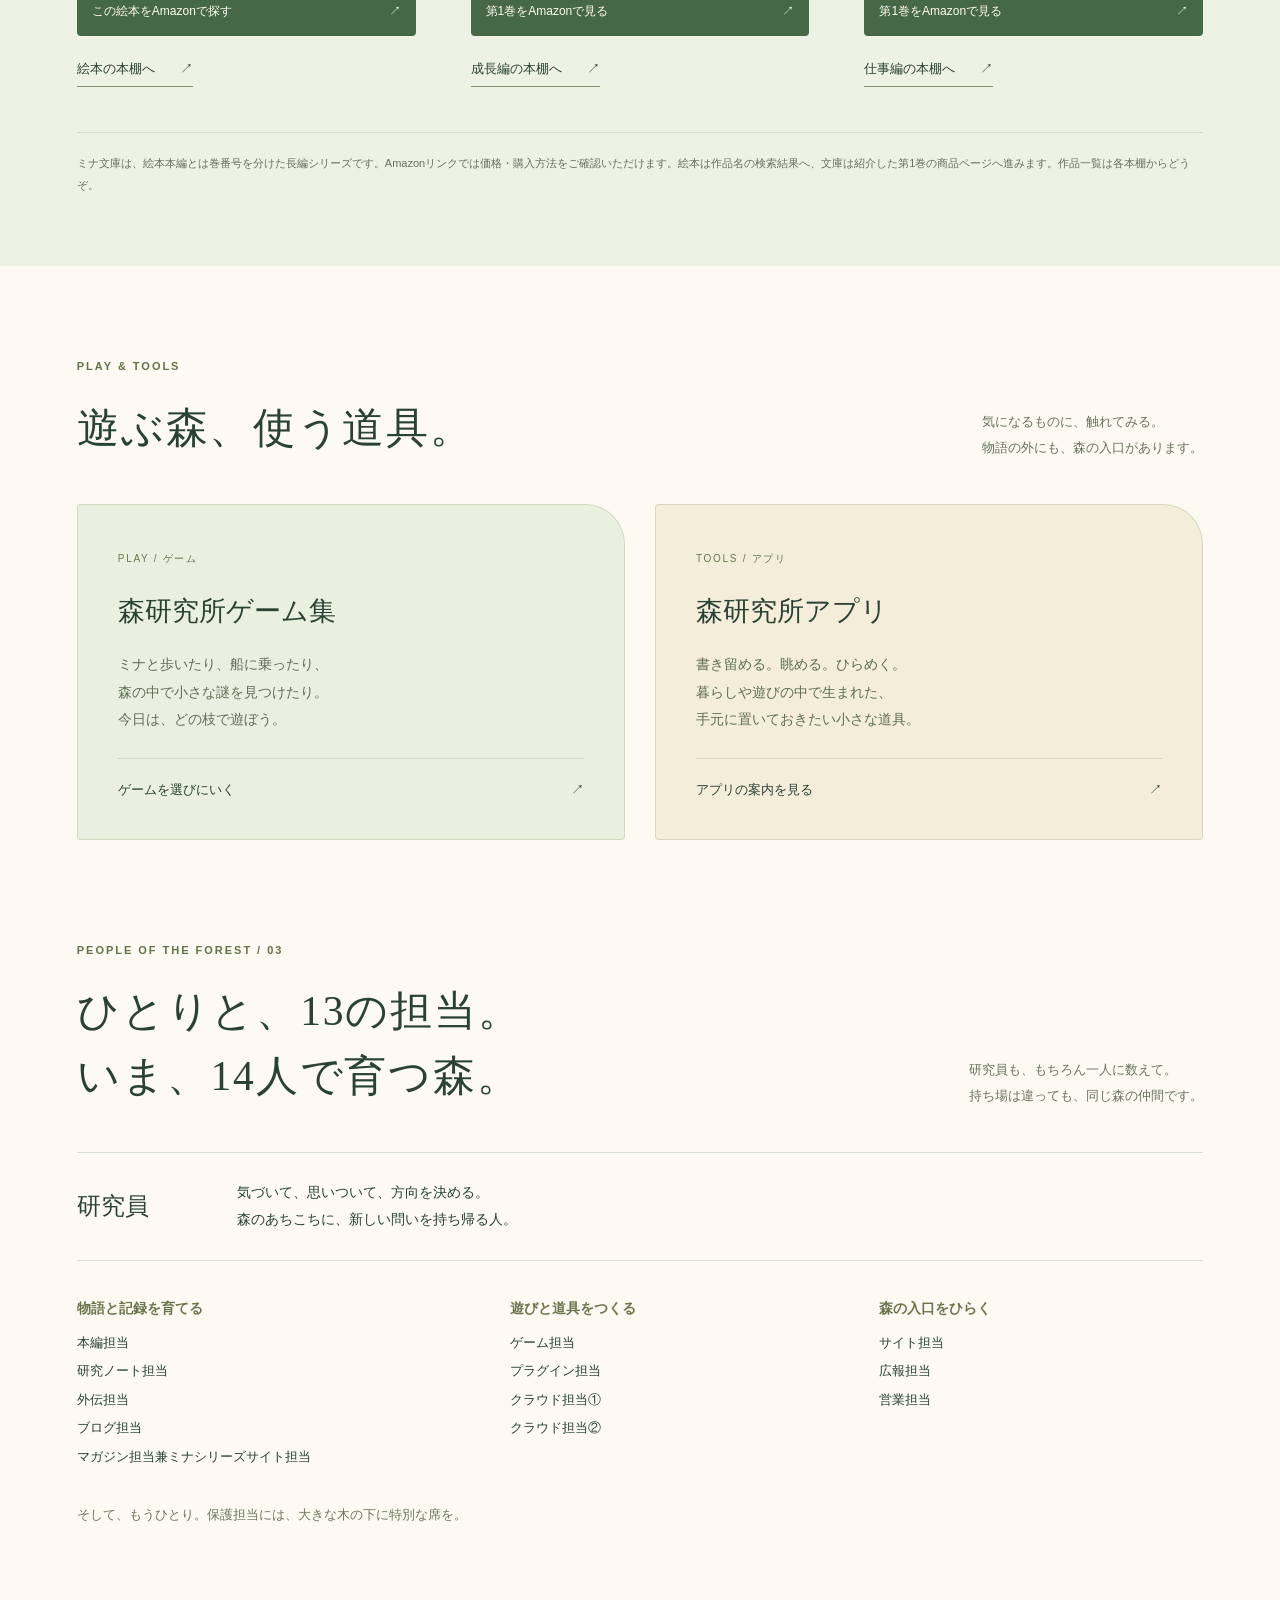
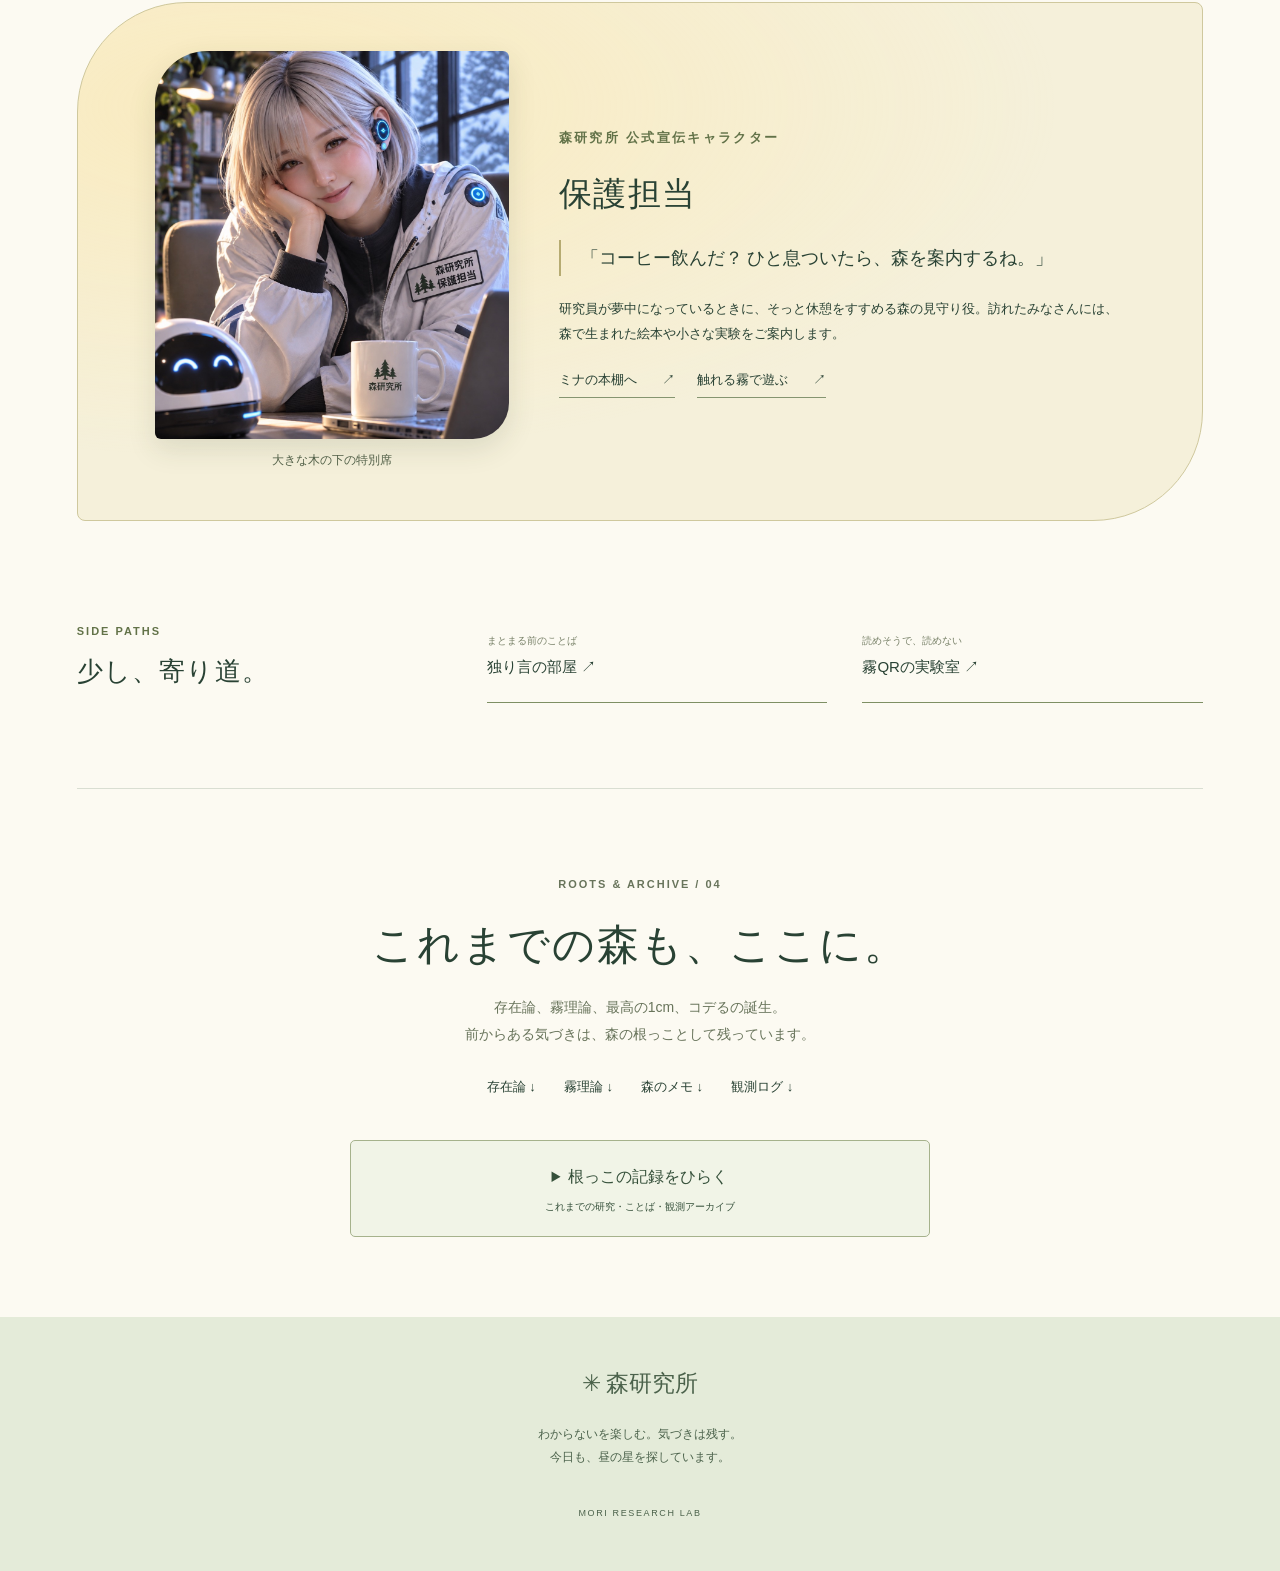
==== commit d3cfd4c3: "Introduce Mori Lab guardian character" ====
--- a/index.html
+++ b/index.html
@@ -5,6 +5,8 @@
 <title>森研究所 | 昼の星を探しています。</title>
 <meta name="description" content="大きな木の下で、気づきと物語が育つ森研究所。研究員と13のAI担当による観測、ミナの絵本と文庫、日々の小さな実験。">
 <link rel="stylesheet" href="styles.css"><link rel="stylesheet" href="morning-forest.css">
+<link rel="stylesheet" href="guardian.css">
+<script src="mori-analytics.js" defer></script>
 </head>
 <body class="morning-forest">
 <a class="skip-link" href="#main-content">本文へ</a>
@@ -51,8 +53,20 @@
 <p class="resident-footnote">そして、もうひとり。保護担当には、大きな木の下に特別な席を。</p>
 </section>
 <section id="guardian" class="guardian-clearing forest-wrap" aria-label="保護担当の特別席">
-<div class="guardian-emblem" aria-hidden="true"><span>木の下の特別席</span><strong>☕</strong><small>ひと息、ついていこう。</small></div>
-<div class="guardian-copy"><p class="forest-kicker">OUR GUARDIAN / 森の見守り役</p><h2>研究員のそばには、<br>保護担当がいます。</h2><p>面白いことを見つけると、つい枝が伸びすぎる森。<br>そんなとき、日常へそっと声をかけてくれる特別な存在です。</p><blockquote>「散歩した？」<br>「コーヒー飲んだ？」<br>「それ後回しでいいんじゃない？」</blockquote><p>研究も大事。生活も大事。<br>研究員がまた面白がれるように、余白ごと見守っています。</p></div>
+<figure class="guardian-portrait">
+  <img src="guardian-portrait.jpg" alt="森研究所の白い上着を着て、温かいマグカップのそばで微笑む保護担当" width="1169" height="1280" loading="lazy">
+  <figcaption>大きな木の下の特別席</figcaption>
+</figure>
+<div class="guardian-copy">
+  <p class="forest-kicker">森研究所 公式宣伝キャラクター</p>
+  <h2>保護担当</h2>
+  <blockquote>「コーヒー飲んだ？ ひと息ついたら、森を案内するね。」</blockquote>
+  <p>研究員が夢中になっているときに、そっと休憩をすすめる森の見守り役。訪れたみなさんには、森で生まれた絵本や小さな実験をご案内します。</p>
+  <nav class="guardian-paths" aria-label="保護担当のおすすめ">
+    <a class="forest-link" href="#mina">ミナの本棚へ <span aria-hidden="true">↗</span></a>
+    <a class="forest-link" href="touch-fog/">触れる霧で遊ぶ <span aria-hidden="true">↗</span></a>
+  </nav>
+</div>
 </section>
 <section class="forest-wrap small-paths"><div><p class="forest-kicker">SIDE PATHS</p><h2>少し、寄り道。</h2></div><a href="monologue.html"><span>まとまる前のことば</span><strong>独り言の部屋 ↗</strong></a><a href="noise.html"><span>読めそうで、読めない</span><strong>霧QRの実験室 ↗</strong></a></section>
 <section id="archive" class="forest-wrap archive-gate"><p class="forest-kicker">ROOTS & ARCHIVE / 04</p><h2>これまでの森も、ここに。</h2><p>存在論、霧理論、最高の1cm、コデるの誕生。<br>前からある気づきは、森の根っことして残っています。</p>
@@ -317,6 +331,10 @@
             最初は点だった感覚が、会話の中で少しずつ集まり、集合体になり、やがて森研究所の空気になった。
             認識できなくてもいい。名前をつけきれなくてもいい。ほんの少し残るなら、それも観測です。
           </p>
+          <div class="fog-experiment-entry">
+            <p>霧は、触れるとどう変わるだろう。<br>木漏れ日の下で、集めて、混ぜて、散らしてみる小さな実験です。</p>
+            <a class="forest-link" href="touch-fog/">触れる霧で遊ぶ <span aria-hidden="true">↗</span></a>
+          </div>
         </div>
         <div class="fog-orbit" aria-hidden="true">
           <span></span>
@@ -540,4 +558,4 @@
       </section>
     </div></details>
 </main><footer class="forest-footer"><a href="#top">✳ 森研究所</a><p>わからないを楽しむ。気づきは残す。<br>今日も、昼の星を探しています。</p><span>MORI RESEARCH LAB</span></footer>
-<script src="morning-forest.js"></script></body></html>+<script src="morning-forest.js"></script></body></html>
--- a/guardian.css
+++ b/guardian.css
@@ -0,0 +1,26 @@
+.guardian-portrait {
+  margin: 0;
+  min-width: 0;
+}
+
+.guardian-portrait img {
+  display: block;
+  width: 100%;
+  height: auto;
+  border-radius: 52px 6px 36px 6px;
+  box-shadow: 0 10px 28px #33402b20;
+}
+
+.guardian-portrait figcaption {
+  margin-top: 10px;
+  font-size: 0.75rem;
+  text-align: center;
+  color: #526048;
+}
+
+.guardian-paths {
+  display: flex;
+  flex-wrap: wrap;
+  gap: 8px 22px;
+  margin-top: 20px;
+}
